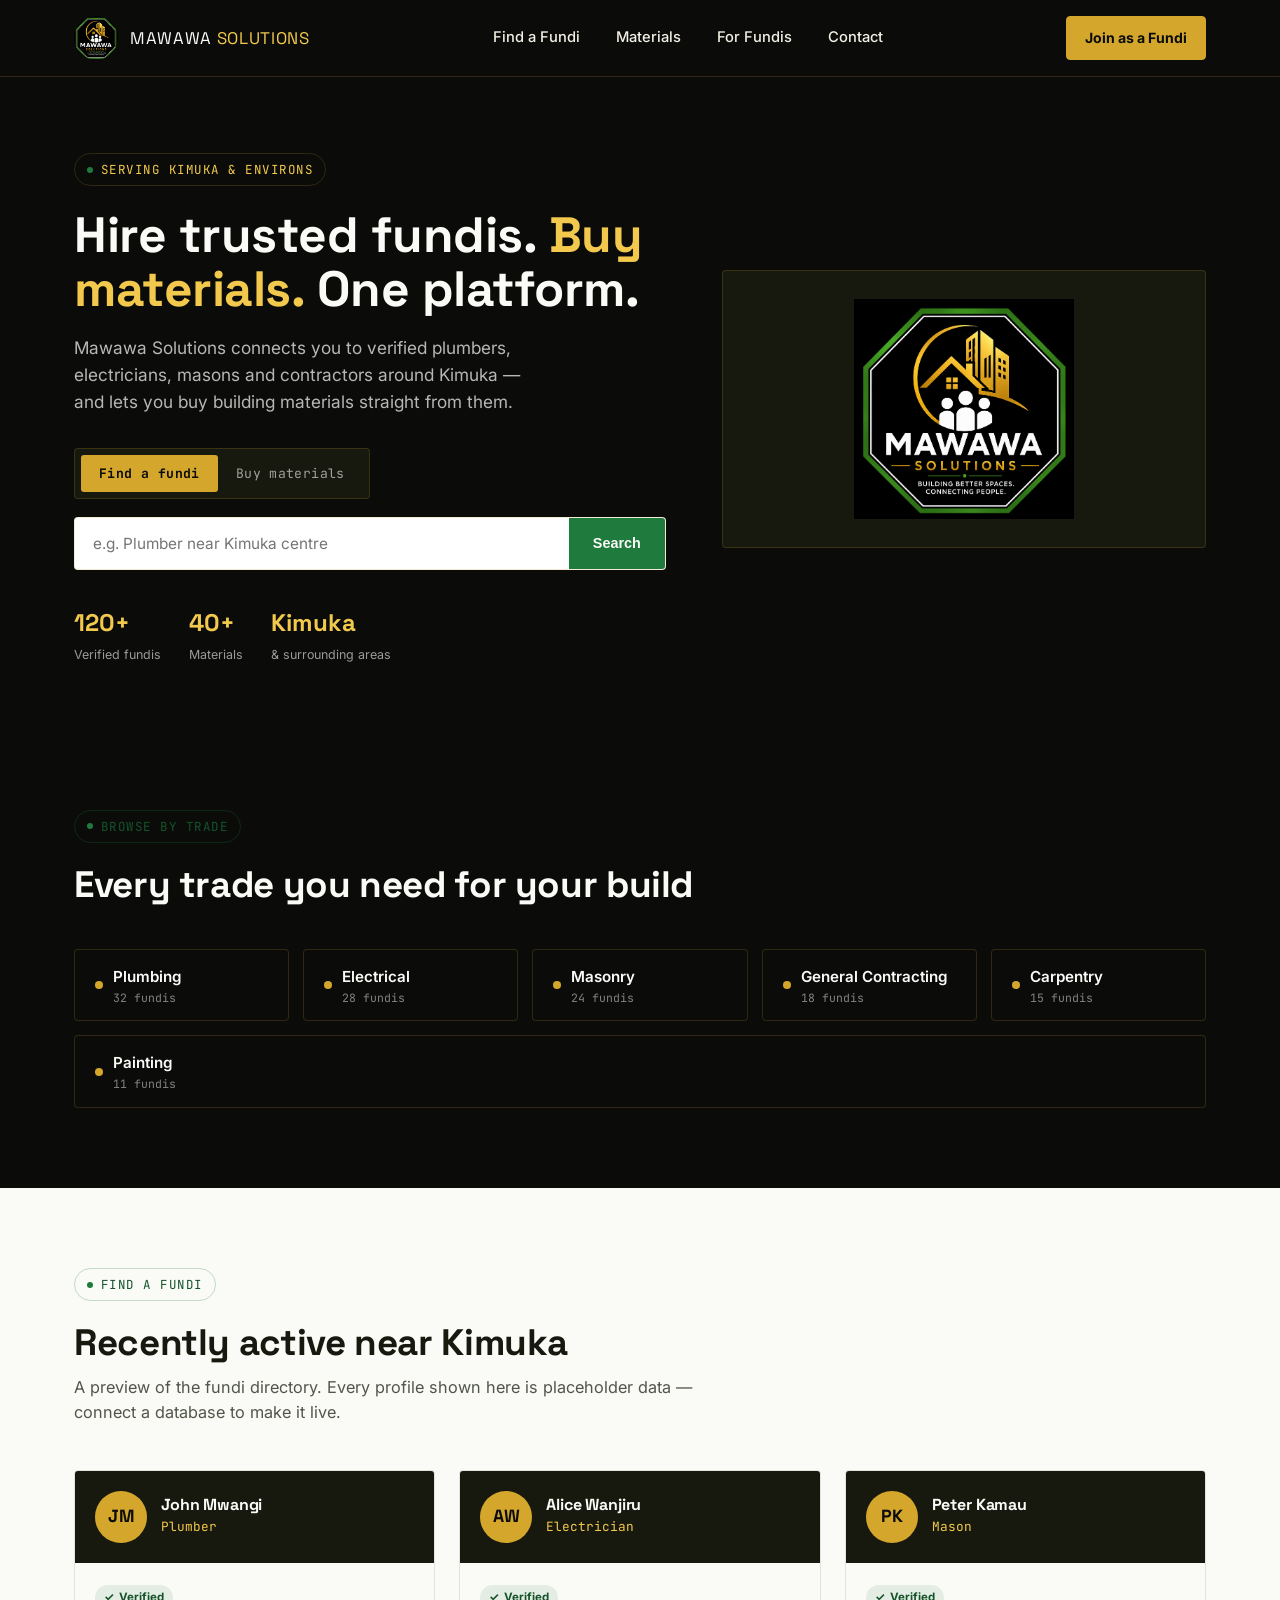
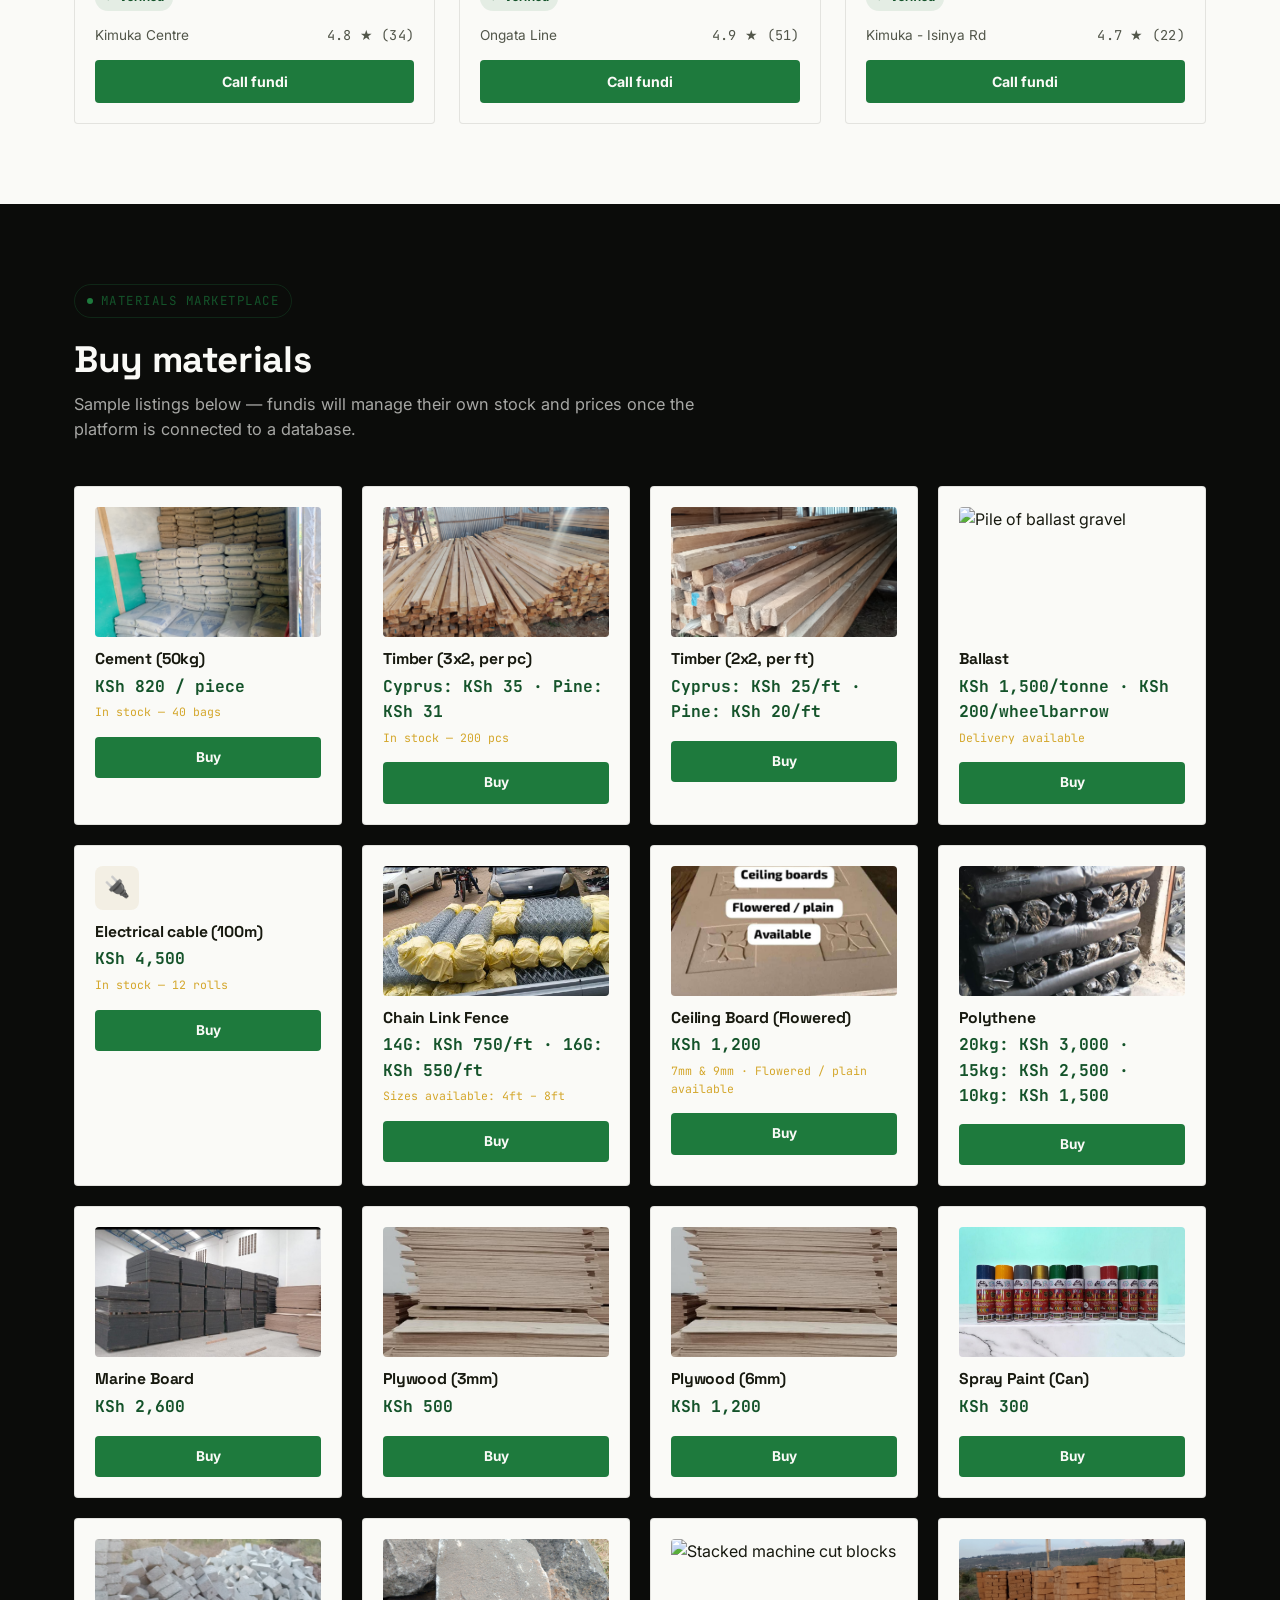
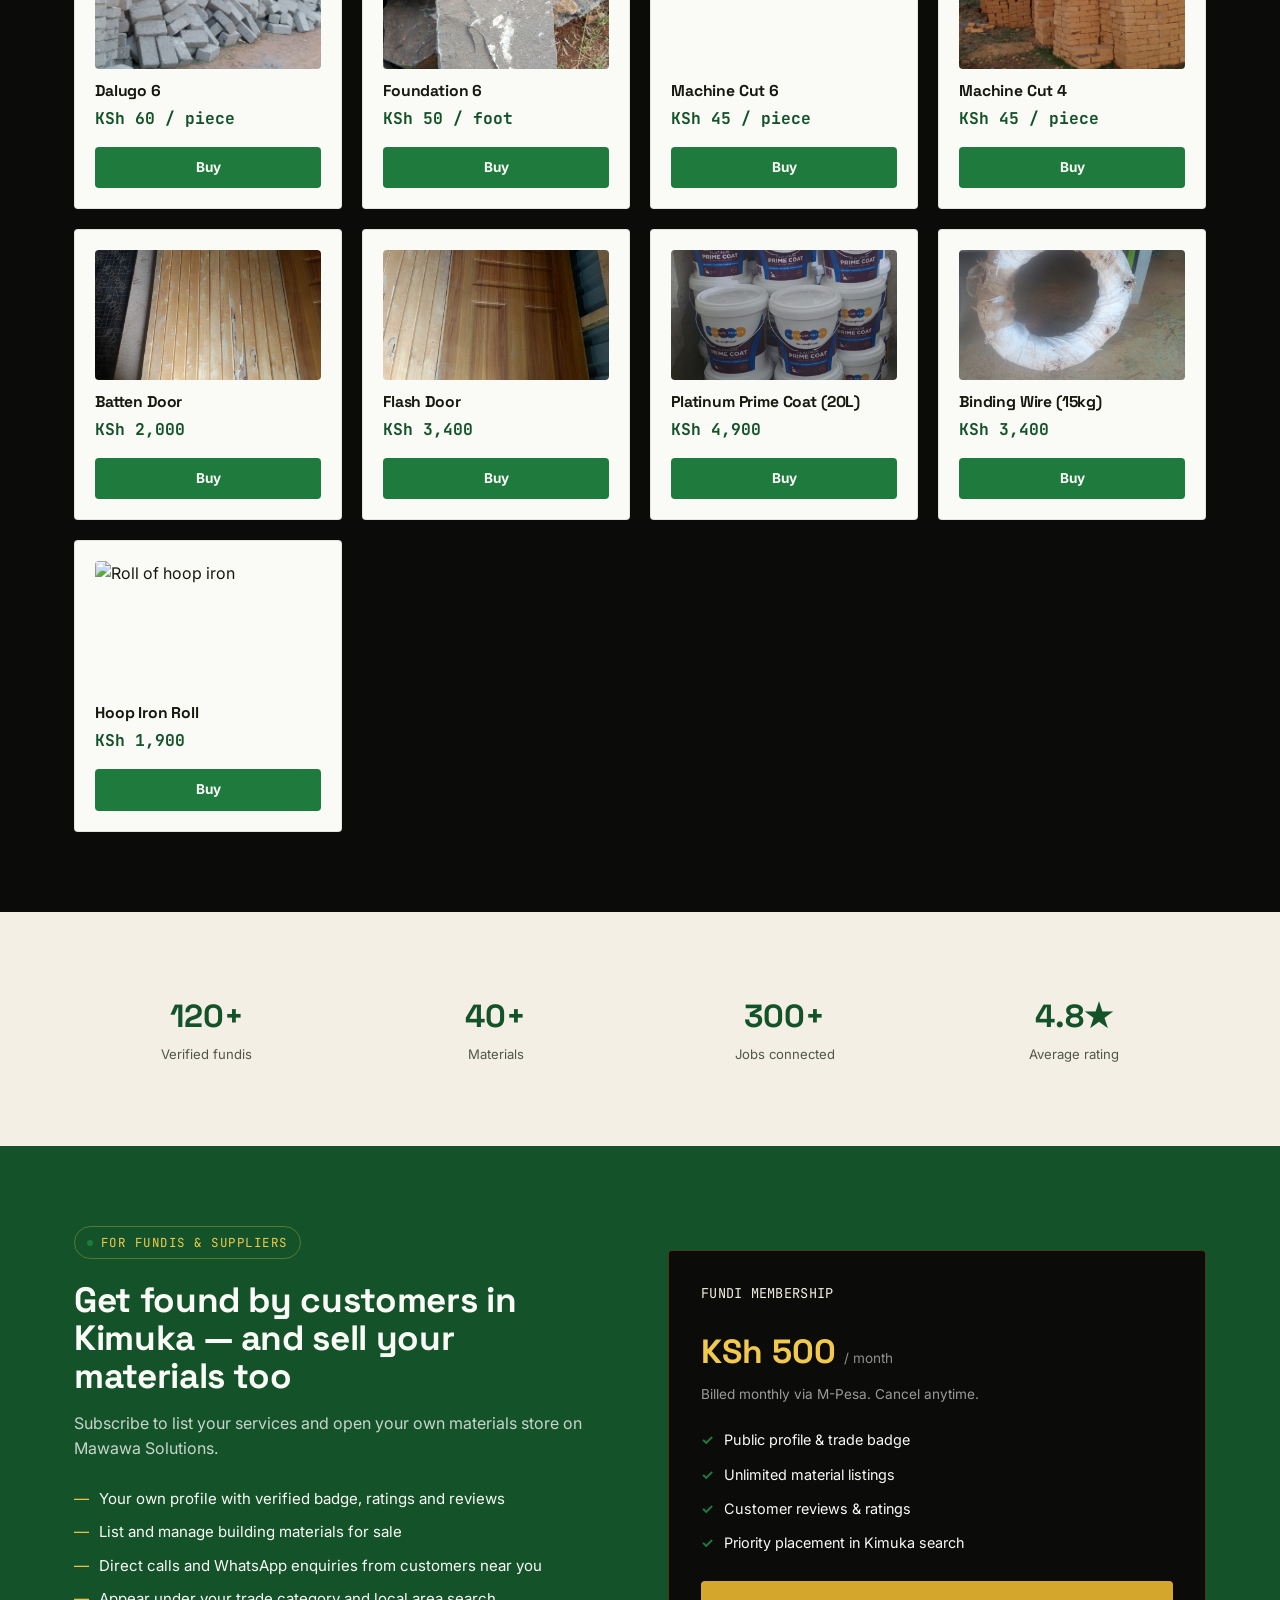
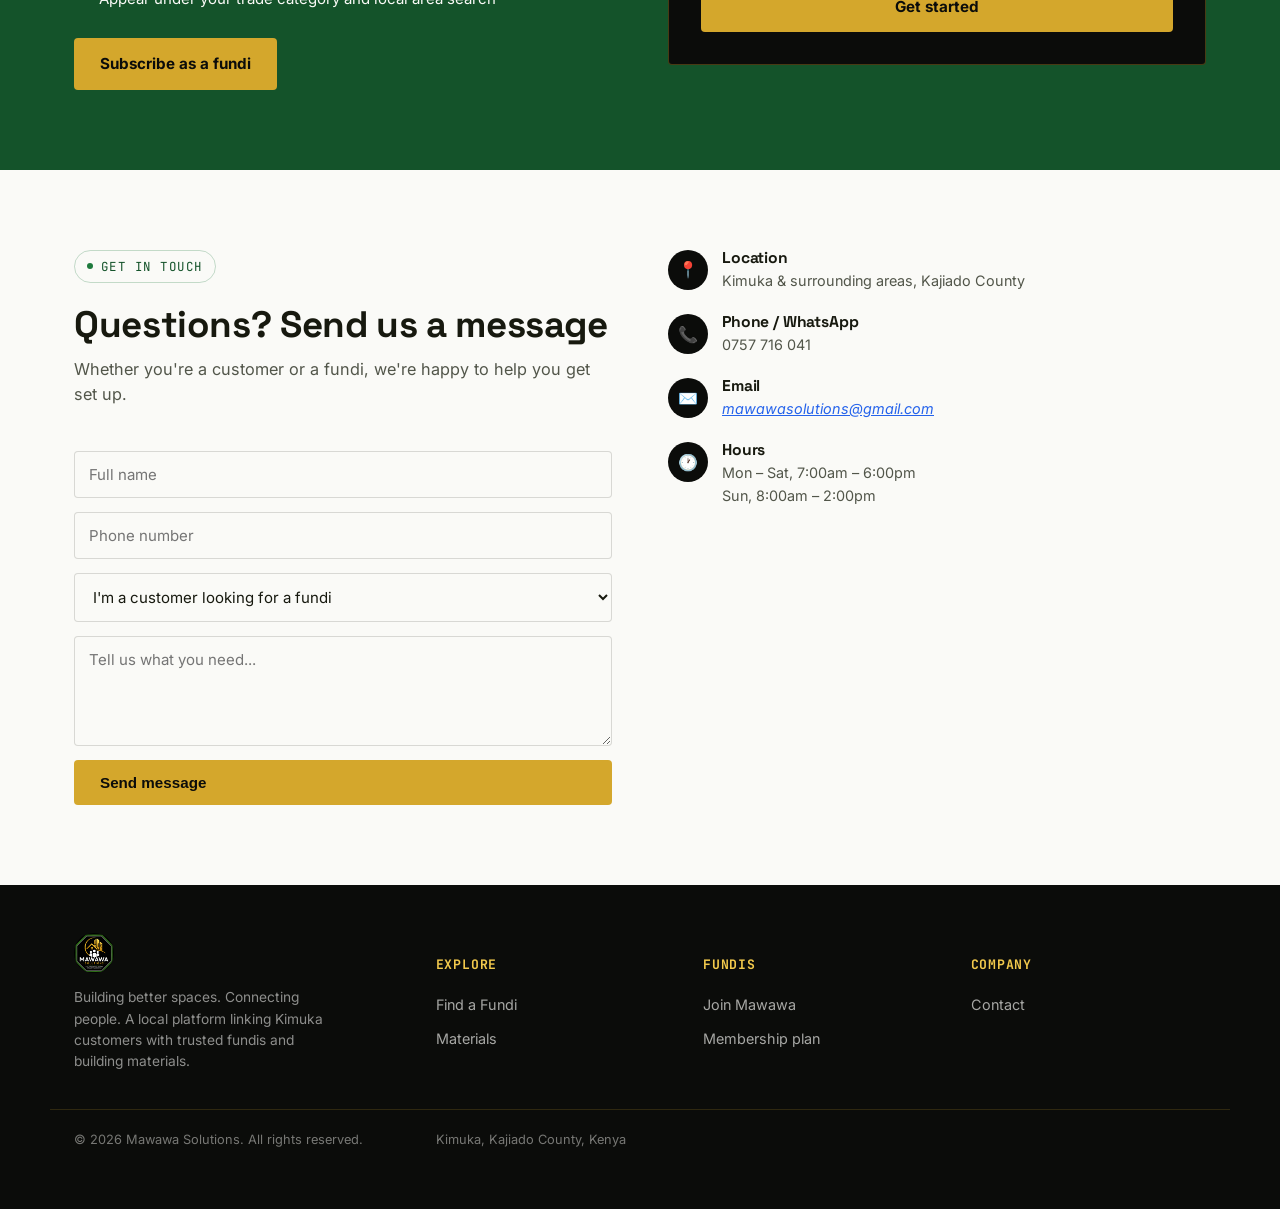
==== index.html @ 97bba00c "Add Hoop Iron Roll product section to index.html" ====
<!DOCTYPE html>
<html lang="en">
<head>
<meta charset="UTF-8">
<meta name="viewport" content="width=device-width, initial-scale=1.0">
<title>Mawawa Solutions | Find Fundis & Building Materials in Kimuka</title>
<meta name="description" content="Mawawa Solutions connects Kimuka and surrounding areas with verified plumbers, electricians, masons and contractors — and a marketplace to buy building materials directly from them.">
<link rel="icon" href="images/logo.png">
<link rel="preconnect" href="https://fonts.googleapis.com">
<link href="https://fonts.googleapis.com/css2?family=Space+Grotesk:wght@500;700&family=Inter:wght@400;500;600;700&family=JetBrains+Mono:wght@400;600&display=swap" rel="stylesheet">
<link rel="stylesheet" href="css/style.css">
</head>
<body>

<header class="site-header">
  <div class="wrap">
    <a href="#" class="brand">
      <img src="images/logo.png" alt="Mawawa Solutions logo">
      <span class="brand-name">MAWAWA <span>SOLUTIONS</span></span>
    </a>
    <nav class="nav-links">
      <a href="#fundis">Find a Fundi</a>
      <a href="#materials">Materials</a>
      <a href="#join">For Fundis</a>
      <a href="#contact">Contact</a>
    </nav>
    <a href="https://wa.me/254757716041?text=Hi%2C%20I%27d%20like%20to%20join%20Mawawa%20Solutions%20as%20a%20fundi" target="_blank" rel="noopener" class="nav-cta">Join as a Fundi</a>
  </div>
</header>

<!-- HERO -->
<section class="hero blueprint">
  <div class="wrap">
    <div>
      <span class="eyebrow">Serving Kimuka &amp; environs</span>
      <h1>Hire trusted fundis. <em>Buy materials.</em> One platform.</h1>
      <p class="lead">Mawawa Solutions connects you to verified plumbers, electricians, masons and contractors around Kimuka — and lets you buy building materials straight from them.</p>

      <div class="finder" role="tablist" aria-label="Search type">
        <button class="active" id="tab-fundi" role="tab" aria-selected="true">Find a fundi</button>
        <button id="tab-materials" role="tab" aria-selected="false">Buy materials</button>
      </div>
      <form class="search-box" role="search">
        <input id="search-input" type="text" placeholder="e.g. Plumber near Kimuka centre" aria-label="Search">
        <button type="submit">Search</button>
      </form>

      <div class="hero-stats">
        <div><strong>120+</strong><span>Verified fundis</span></div>
        <div><strong>40+</strong><span>Materials</span></div>
        <div><strong>Kimuka</strong><span>& surrounding areas</span></div>
      </div>
    </div>
    <div class="hero-art">
      <img src="images/logo.png" alt="">
    </div>
  </div>
</section>

<!-- TRADES -->
<section class="blueprint on-dark">
  <div class="wrap">
    <div class="section-head">
      <span class="eyebrow">Browse by trade</span>
      <h2>Every trade you need for your build</h2>
    </div>
    <div class="trades">
      <a class="trade-badge" href="#fundis"><span class="dot"></span><span><span class="name">Plumbing</span><span class="count">32 fundis</span></span></a>
      <a class="trade-badge" href="#fundis"><span class="dot"></span><span><span class="name">Electrical</span><span class="count">28 fundis</span></span></a>
      <a class="trade-badge" href="#fundis"><span class="dot"></span><span><span class="name">Masonry</span><span class="count">24 fundis</span></span></a>
      <a class="trade-badge" href="#fundis"><span class="dot"></span><span><span class="name">General Contracting</span><span class="count">18 fundis</span></span></a>
      <a class="trade-badge" href="#fundis"><span class="dot"></span><span><span class="name">Carpentry</span><span class="count">15 fundis</span></span></a>
      <a class="trade-badge" href="#fundis"><span class="dot"></span><span><span class="name">Painting</span><span class="count">11 fundis</span></span></a>
    </div>
  </div>
</section>

<!-- FUNDI DIRECTORY PREVIEW -->
<section id="fundis">
  <div class="wrap">
    <div class="section-head">
      <span class="eyebrow">Find a fundi</span>
      <h2>Recently active near Kimuka</h2>
      <p>A preview of the fundi directory. Every profile shown here is placeholder data — connect a database to make it live.</p>
    </div>
    <div class="grid-3">
      <div class="fundi-card">
        <a href="fundis/john-mwangi.html" class="fundi-top" style="text-decoration:none;color:inherit;">
          <div class="fundi-avatar">JM</div>
          <div><h3>John Mwangi</h3><span class="trade">Plumber</span></div>
        </a>
        <div class="fundi-body">
          <span class="badge-verified">Verified</span>
          <div class="meta"><span>Kimuka Centre</span><span class="mono">4.8 ★ (34)</span></div>
          <a class="contact" href="tel:+254700000000">Call fundi</a>
        </div>
      </div>
      <div class="fundi-card">
        <a href="fundis/alice-wanjiru.html" class="fundi-top" style="text-decoration:none;color:inherit;">
          <div class="fundi-avatar">AW</div>
          <div><h3>Alice Wanjiru</h3><span class="trade">Electrician</span></div>
        </a>
        <div class="fundi-body">
          <span class="badge-verified">Verified</span>
          <div class="meta"><span>Ongata Line</span><span class="mono">4.9 ★ (51)</span></div>
          <a class="contact" href="tel:+254700000000">Call fundi</a>
        </div>
      </div>
      <div class="fundi-card">
        <a href="fundis/peter-kamau.html" class="fundi-top" style="text-decoration:none;color:inherit;">
          <div class="fundi-avatar">PK</div>
          <div><h3>Peter Kamau</h3><span class="trade">Mason</span></div>
        </a>
        <div class="fundi-body">
          <span class="badge-verified">Verified</span>
          <div class="meta"><span>Kimuka - Isinya Rd</span><span class="mono">4.7 ★ (22)</span></div>
          <a class="contact" href="tel:+254700000000">Call fundi</a>
        </div>
      </div>
    </div>
  </div>
</section>

<!-- MATERIALS PREVIEW -->
<section id="materials" class="blueprint on-dark">
  <div class="wrap">
    <div class="section-head">
      <span class="eyebrow">Materials marketplace</span>
      <h2>Buy materials</h2>
      <p>Sample listings below — fundis will manage their own stock and prices once the platform is connected to a database.</p>
    </div>
    <div class="materials-grid">
      <div class="material-card">
        <img src="images/cement.jpg" alt="Stacked bags of cement" class="material-photo">
        <h3>Cement (50kg)</h3>
        <p class="price">KSh 820 / piece</p>
        <p class="stock">In stock — 40 bags</p>
        <a class="buy-btn" href="https://wa.me/254757716041?text=Hi%2C%20I%27m%20interested%20in%20Cement%20(50kg)" target="_blank" rel="noopener">Buy</a>
      </div>
      <div class="material-card">
        <img src="images/timber.jpg" alt="Stacked timber planks" class="material-photo">
        <h3>Timber (3x2, per pc)</h3>
        <p class="price">Cyprus: KSh 35 · Pine: KSh 31</p>
        <p class="stock">In stock — 200 pcs</p>
        <a class="buy-btn" href="https://wa.me/254757716041?text=Hi%2C%20I%27m%20interested%20in%20Timber%20(3x2)" target="_blank" rel="noopener">Buy</a>
      </div>
      <div class="material-card">
        <img src="images/timber-2x2.jpg" alt="Stacked 2x2 timber planks" class="material-photo">
        <h3>Timber (2x2, per ft)</h3>
        <p class="price">Cyprus: KSh 25/ft · Pine: KSh 20/ft</p>
        <a class="buy-btn" href="https://wa.me/254757716041?text=Hi%2C%20I%27m%20interested%20in%20Timber%20(2x2)" target="_blank" rel="noopener">Buy</a>
      </div>
      <div class="material-card">
        <img src="images/ballast.jpg" alt="Pile of ballast gravel" class="material-photo">
        <h3>Ballast</h3>
        <p class="price">KSh 1,500/tonne · KSh 200/wheelbarrow</p>
        <p class="stock">Delivery available</p>
        <a class="buy-btn" href="https://wa.me/254757716041?text=Hi%2C%20I%27m%20interested%20in%20Ballast" target="_blank" rel="noopener">Buy</a>
      </div>
      <div class="material-card">
        <div class="icon">🔌</div>
        <h3>Electrical cable (100m)</h3>
        <p class="price">KSh 4,500</p>
        <p class="stock">In stock — 12 rolls</p>
        <a class="buy-btn" href="https://wa.me/254757716041?text=Hi%2C%20I%27m%20interested%20in%20Electrical%20cable%20(100m)" target="_blank" rel="noopener">Buy</a>
      </div>
      <div class="material-card">
        <img src="images/chain-link.jpg" alt="Rolls of chain link fencing" class="material-photo">
        <h3>Chain Link Fence</h3>
        <p class="price">14G: KSh 750/ft · 16G: KSh 550/ft</p>
        <p class="stock">Sizes available: 4ft – 8ft</p>
        <a class="buy-btn" href="https://wa.me/254757716041?text=Hi%2C%20I%27m%20interested%20in%20Chain%20Link%20Fence" target="_blank" rel="noopener">Buy</a>
      </div>
      <div class="material-card">
        <img src="images/ceiling-board.jpg" alt="Flowered ceiling board" class="material-photo">
        <h3>Ceiling Board (Flowered)</h3>
        <p class="price">KSh 1,200</p>
        <p class="stock">7mm & 9mm · Flowered / plain available</p>
        <a class="buy-btn" href="https://wa.me/254757716041?text=Hi%2C%20I%27m%20interested%20in%20Ceiling%20Board%20(Flowered)" target="_blank" rel="noopener">Buy</a>
      </div>
      <div class="material-card">
        <img src="images/polythene.jpg" alt="Rolls of polythene sheeting" class="material-photo">
        <h3>Polythene</h3>
        <p class="price">20kg: KSh 3,000 · 15kg: KSh 2,500 · 10kg: KSh 1,500</p>
        <a class="buy-btn" href="https://wa.me/254757716041?text=Hi%2C%20I%27m%20interested%20in%20Polythene" target="_blank" rel="noopener">Buy</a>
      </div>
      <div class="material-card">
        <img src="images/marine-board.jpg" alt="Stacked marine boards" class="material-photo">
        <h3>Marine Board</h3>
        <p class="price">KSh 2,600</p>
        <a class="buy-btn" href="https://wa.me/254757716041?text=Hi%2C%20I%27m%20interested%20in%20Marine%20Board" target="_blank" rel="noopener">Buy</a>
      </div>
      <div class="material-card">
        <img src="images/plywood-3mm.jpg" alt="Stacked sheets of 3mm plywood" class="material-photo">
        <h3>Plywood (3mm)</h3>
        <p class="price">KSh 500</p>
        <a class="buy-btn" href="https://wa.me/254757716041?text=Hi%2C%20I%27m%20interested%20in%20Plywood%20(3mm)" target="_blank" rel="noopener">Buy</a>
      </div>
      <div class="material-card">
        <img src="images/plywood-6mm.jpg" alt="Stacked sheets of 6mm plywood" class="material-photo">
        <h3>Plywood (6mm)</h3>
        <p class="price">KSh 1,200</p>
        <a class="buy-btn" href="https://wa.me/254757716041?text=Hi%2C%20I%27m%20interested%20in%20Plywood%20(6mm)" target="_blank" rel="noopener">Buy</a>
      </div>
      <div class="material-card">
        <img src="images/spray-paint.jpg" alt="Assorted spray paint cans" class="material-photo">
        <h3>Spray Paint (Can)</h3>
        <p class="price">KSh 300</p>
        <a class="buy-btn" href="https://wa.me/254757716041?text=Hi%2C%20I%27m%20interested%20in%20Spray%20Paint" target="_blank" rel="noopener">Buy</a>
      </div>
      <div class="material-card">
        <img src="images/dalugo-6.jpg" alt="Stacked Dalugo 6 building blocks" class="material-photo">
        <h3>Dalugo 6</h3>
        <p class="price">KSh 60 / piece</p>
        <a class="buy-btn" href="https://wa.me/254757716041?text=Hi%2C%20I%27m%20interested%20in%20Dalugo%206" target="_blank" rel="noopener">Buy</a>
      </div>
      <div class="material-card">
        <img src="images/foundation-6.jpg" alt="Foundation stone" class="material-photo">
        <h3>Foundation 6</h3>
        <p class="price">KSh 50 / foot</p>
        <a class="buy-btn" href="https://wa.me/254757716041?text=Hi%2C%20I%27m%20interested%20in%20Foundation%206" target="_blank" rel="noopener">Buy</a>
      </div>
      <div class="material-card">
        <img src="images/machine-cut-6.jpg" alt="Stacked machine cut blocks" class="material-photo">
        <h3>Machine Cut 6</h3>
        <p class="price">KSh 45 / piece</p>
        <a class="buy-btn" href="https://wa.me/254757716041?text=Hi%2C%20I%27m%20interested%20in%20Machine%20Cut%206" target="_blank" rel="noopener">Buy</a>
      </div>
      <div class="material-card">
        <img src="images/machine-cut-4.jpg" alt="Stacked machine cut blocks" class="material-photo">
        <h3>Machine Cut 4</h3>
        <p class="price">KSh 45 / piece</p>
        <a class="buy-btn" href="https://wa.me/254757716041?text=Hi%2C%20I%27m%20interested%20in%20Machine%20Cut%204" target="_blank" rel="noopener">Buy</a>
      </div>
      <div class="material-card">
        <img src="images/batten-door.jpg" alt="Wooden batten door" class="material-photo">
        <h3>Batten Door</h3>
        <p class="price">KSh 2,000</p>
        <a class="buy-btn" href="https://wa.me/254757716041?text=Hi%2C%20I%27m%20interested%20in%20Batten%20Door" target="_blank" rel="noopener">Buy</a>
      </div>
      <div class="material-card">
        <img src="images/flash-door.jpg" alt="Glossy wood-finish flash door" class="material-photo">
        <h3>Flash Door</h3>
        <p class="price">KSh 3,400</p>
        <a class="buy-btn" href="https://wa.me/254757716041?text=Hi%2C%20I%27m%20interested%20in%20Flash%20Door" target="_blank" rel="noopener">Buy</a>
      </div>
      <div class="material-card">
        <img src="images/platinum-prime-coat.jpg" alt="Buckets of Platinum Prime Coat paint" class="material-photo">
        <h3>Platinum Prime Coat (20L)</h3>
        <p class="price">KSh 4,900</p>
        <a class="buy-btn" href="https://wa.me/254757716041?text=Hi%2C%20I%27m%20interested%20in%20Platinum%20Prime%20Coat%20(20L)" target="_blank" rel="noopener">Buy</a>
      </div>
      <div class="material-card">
        <img src="images/binding-wire.jpg" alt="Roll of binding wire" class="material-photo">
        <h3>Binding Wire (15kg)</h3>
        <p class="price">KSh 3,400</p>
        <a class="buy-btn" href="https://wa.me/254757716041?text=Hi%2C%20I%27m%20interested%20in%20Binding%20Wire%20(15kg)" target="_blank" rel="noopener">Buy</a>
      </div>
      <div class="material-card">
        <img src="images/hoop-iron.jpg" alt="Roll of hoop iron" class="material-photo">
        <h3>Hoop Iron Roll</h3>
        <p class="price">KSh 1,900</p>
        <a class="buy-btn" href="https://wa.me/254757716041?text=Hi%2C%20I%27m%20interested%20in%20Hoop%20Iron%20Roll" target="_blank" rel="noopener">Buy</a>
      </div>
    </div>
  </div>
</section>

<!-- TRUST STRIP -->
<section class="trust-strip">
  <div class="wrap">
    <div><strong>120+</strong><span>Verified fundis</span></div>
    <div><strong>40+</strong><span>Materials</span></div>
    <div><strong>300+</strong><span>Jobs connected</span></div>
    <div><strong>4.8★</strong><span>Average rating</span></div>
  </div>
</section>

<!-- JOIN AS FUNDI -->
<section id="join" class="join">
  <div class="wrap">
    <div>
      <span class="eyebrow" style="color:#F2C94C;border-color:rgba(242,201,76,0.3)">For fundis & suppliers</span>
      <h2>Get found by customers in Kimuka — and sell your materials too</h2>
      <p>Subscribe to list your services and open your own materials store on Mawawa Solutions.</p>
      <ul class="plan-list">
        <li>Your own profile with verified badge, ratings and reviews</li>
        <li>List and manage building materials for sale</li>
        <li>Direct calls and WhatsApp enquiries from customers near you</li>
        <li>Appear under your trade category and local area search</li>
      </ul>
      <a href="https://wa.me/254757716041?text=Hi%2C%20I%27d%20like%20to%20subscribe%20as%20a%20fundi%20on%20Mawawa%20Solutions" target="_blank" rel="noopener" class="btn-gold">Subscribe as a fundi</a>
    </div>
    <div class="plan-card">
      <span class="tag mono">FUNDI MEMBERSHIP</span>
      <div class="price-row"><strong>KSh 500</strong><span>/ month</span></div>
      <p style="color:rgba(250,250,247,0.6);font-size:0.85rem;margin-bottom:24px;">Billed monthly via M-Pesa. Cancel anytime.</p>
      <ul>
        <li>Public profile & trade badge</li>
        <li>Unlimited material listings</li>
        <li>Customer reviews & ratings</li>
        <li>Priority placement in Kimuka search</li>
      </ul>
      <a href="https://wa.me/254757716041?text=Hi%2C%20I%27d%20like%20to%20get%20started%20with%20the%20Fundi%20Membership%20on%20Mawawa%20Solutions" target="_blank" rel="noopener" class="btn-gold" style="width:100%;justify-content:center;">Get started</a>
    </div>
  </div>
</section>

<!-- CONTACT -->
<section id="contact" class="contact">
  <div class="wrap">
    <div>
      <div class="section-head">
        <span class="eyebrow">Get in touch</span>
        <h2>Questions? Send us a message</h2>
        <p>Whether you're a customer or a fundi, we're happy to help you get set up.</p>
      </div>
      <form class="contact-form">
        <input type="text" placeholder="Full name" required>
        <input type="tel" placeholder="Phone number" required>
        <select>
          <option>I'm a customer looking for a fundi</option>
          <option>I'm a customer looking for materials</option>
          <option>I'm a fundi / supplier wanting to join</option>
        </select>
        <textarea placeholder="Tell us what you need..."></textarea>
        <button type="submit" class="btn-gold">Send message</button>
      </form>
    </div>
    <div class="contact-info">
      <div class="item"><div class="ic">📍</div><div><h4>Location</h4><p>Kimuka &amp; surrounding areas, Kajiado County</p></div></div>
      <div class="item"><div class="ic">📞</div><div><h4>Phone / WhatsApp</h4><p>0757 716 041</p></div></div>
      <div class="item"><div class="ic">✉️</div><div><h4>Email</h4><p><a href="mailto:mawawasolutions@gmail.com" style="color:#2563EB;text-decoration:underline;font-style:italic;">mawawasolutions@gmail.com</a></p></div></div>
      <div class="item"><div class="ic">🕐</div><div><h4>Hours</h4><p>Mon – Sat, 7:00am – 6:00pm<br>Sun, 8:00am – 2:00pm</p></div></div>
    </div>
  </div>
</section>

<footer>
  <div class="wrap">
    <div class="foot-brand">
      <img src="images/logo.png" alt="Mawawa Solutions logo">
      <p>Building better spaces. Connecting people. A local platform linking Kimuka customers with trusted fundis and building materials.</p>
    </div>
    <div>
      <h5>Explore</h5>
      <ul><li><a href="#fundis">Find a Fundi</a></li><li><a href="#materials">Materials</a></li></ul>
    </div>
    <div>
      <h5>Fundis</h5>
      <ul><li><a href="#join">Join Mawawa</a></li><li><a href="#join">Membership plan</a></li></ul>
    </div>
    <div>
      <h5>Company</h5>
      <ul><li><a href="#contact">Contact</a></li></ul>
    </div>
  </div>
  <div class="wrap foot-bottom">
    <span>© 2026 Mawawa Solutions. All rights reserved.</span>
    <span>Kimuka, Kajiado County, Kenya</span>
  </div>
</footer>

<script src="js/main.js"></script>
</body>
</html>
---- css/style.css ----
/* =========================================================
   MAWAWA SOLUTIONS — Design Tokens
   Black / Gold / Green / White, blueprint-and-skyline motif
   ========================================================= */
:root{
  --black: #0B0C0A;
  --charcoal: #17190F;
  --charcoal-2: #1F2216;
  --gold: #D4A72C;
  --gold-light: #F2C94C;
  --green: #1E7A3D;
  --green-dark: #14532A;
  --white: #FAFAF7;
  --cream: #F3EFE4;
  --ink: #17190F;
  --line: rgba(212,167,44,0.18);

  --font-display: "Space Grotesk", sans-serif;
  --font-body: "Inter", sans-serif;
  --font-mono: "JetBrains Mono", monospace;

  --radius: 4px;
  --container: 1180px;
}

*,*::before,*::after{ box-sizing: border-box; }
html{ scroll-behavior: smooth; }
body{
  margin:0;
  background: var(--white);
  color: var(--ink);
  font-family: var(--font-body);
  line-height: 1.55;
  -webkit-font-smoothing: antialiased;
}
img{ max-width:100%; display:block; }
a{ color:inherit; text-decoration:none; }
ul{ margin:0; padding:0; list-style:none; }
h1,h2,h3,h4{ font-family: var(--font-display); margin:0; line-height:1.08; letter-spacing:-0.01em; }
p{ margin:0; }
.wrap{ max-width: var(--container); margin:0 auto; padding:0 24px; }
.mono{ font-family: var(--font-mono); letter-spacing: 0.02em; }

/* Focus visibility */
a:focus-visible, button:focus-visible, input:focus-visible, select:focus-visible{
  outline: 2px solid var(--gold-light);
  outline-offset: 3px;
}

/* Blueprint grid texture, used behind dark hero/sections */
.blueprint{
  background-color: var(--black);
}

/* Skyline divider echoing the logo mark */
.skyline{
  height: 46px;
  background: var(--black);
  -webkit-mask: url('data:image/svg+xml;utf8,<svg xmlns="http://www.w3.org/2000/svg" viewBox="0 0 1200 100" preserveAspectRatio="none"><path d="M0,100 L0,60 L40,60 L40,30 L80,30 L80,60 L120,60 L120,10 L150,10 L150,45 L190,45 L190,60 L230,60 L230,20 L260,20 L260,60 L310,60 L310,40 L340,40 L340,60 L390,60 L390,15 L420,15 L420,60 L470,60 L470,35 L500,35 L500,60 L560,60 L560,5 L595,5 L595,60 L650,60 L650,30 L680,30 L680,60 L730,60 L730,20 L765,20 L765,60 L820,60 L820,45 L850,45 L850,60 L900,60 L900,10 L935,10 L935,60 L990,60 L990,35 L1020,35 L1020,60 L1080,60 L1080,25 L1110,25 L1110,60 L1200,60 L1200,100 Z"/></svg>') center/cover no-repeat;
  mask: url('data:image/svg+xml;utf8,<svg xmlns="http://www.w3.org/2000/svg" viewBox="0 0 1200 100" preserveAspectRatio="none"><path d="M0,100 L0,60 L40,60 L40,30 L80,30 L80,60 L120,60 L120,10 L150,10 L150,45 L190,45 L190,60 L230,60 L230,20 L260,20 L260,60 L310,60 L310,40 L340,40 L340,60 L390,60 L390,15 L420,15 L420,60 L470,60 L470,35 L500,35 L500,60 L560,60 L560,5 L595,5 L595,60 L650,60 L650,30 L680,30 L680,60 L730,60 L730,20 L765,20 L765,60 L820,60 L820,45 L850,45 L850,60 L900,60 L900,10 L935,10 L935,60 L990,60 L990,35 L1020,35 L1020,60 L1080,60 L1080,25 L1110,25 L1110,60 L1200,60 L1200,100 Z"/></svg>') center/cover no-repeat;
}
.skyline.flip{ transform: rotate(180deg); }

/* =============== HEADER =============== */
.site-header{
  position: sticky; top:0; z-index: 50;
  background: var(--black);
  border-bottom: 1px solid var(--line);
}
.site-header .wrap{
  display:flex; align-items:center; justify-content:space-between;
  height: 76px;
}
.brand{ display:flex; align-items:center; gap:12px; }
.brand img{ height:44px; width:44px; border-radius:50%; }
.brand-name{ color: var(--white); font-family: var(--font-display); font-size:1.05rem; letter-spacing:0.04em; }
.brand-name span{ color: var(--gold-light); }
.nav-links{ display:flex; gap:32px; }
.nav-links a{
  color: var(--cream); font-size:0.92rem; font-weight:500;
  padding: 6px 2px; border-bottom: 2px solid transparent;
  transition: border-color .15s ease, color .15s ease;
}
.nav-links a:hover{ color: var(--gold-light); border-color: var(--gold); }
.nav-cta{
  display:inline-flex; align-items:center; gap:8px;
  background: var(--gold); color: var(--black); font-weight:700;
  padding: 10px 18px; border-radius: var(--radius); font-size:0.88rem;
  border:1px solid var(--gold);
  transition: background .15s ease, transform .15s ease;
}
.nav-cta:hover{ background: var(--gold-light); transform: translateY(-1px); }
.nav-toggle{ display:none; }

/* =============== HERO =============== */
.hero{ padding: 76px 0 64px; position:relative; overflow:hidden; }
.hero .wrap{ display:grid; grid-template-columns: 1.1fr 0.9fr; gap: 56px; align-items:center; }
.eyebrow{
  display:inline-flex; align-items:center; gap:8px;
  color: var(--gold-light); font-family: var(--font-mono);
  font-size: 0.78rem; letter-spacing: 0.12em; text-transform:uppercase;
  border:1px solid var(--line); padding:6px 12px; border-radius: 20px;
  margin-bottom: 22px;
}
.eyebrow::before{ content:""; width:6px; height:6px; background:var(--green); border-radius:50%; }
.hero h1{ color: var(--white); font-size: clamp(2.1rem, 4vw, 3.1rem); margin-bottom:20px; }
.hero h1 em{ font-style:normal; color: var(--gold-light); }
.hero p.lead{ color: rgba(250,250,247,0.72); font-size:1.08rem; max-width: 480px; margin-bottom: 32px; }

/* Toggle: Find a Fundi / Buy Materials */
.finder{
  background: var(--charcoal); border:1px solid var(--line); border-radius: var(--radius);
  padding: 6px; display:inline-flex; margin-bottom:18px;
}
.finder button{
  font-family: var(--font-mono); font-size:0.82rem; letter-spacing:0.03em;
  background: transparent; border:none; color: rgba(250,250,247,0.6);
  padding: 10px 18px; border-radius: 3px; cursor:pointer;
  transition: background .15s ease, color .15s ease;
}
.finder button.active{ background: var(--gold); color: var(--black); font-weight:700; }

.search-box{
  display:flex; background: var(--white); border-radius: var(--radius); overflow:hidden;
  border: 1px solid var(--line);
}
.search-box input{
  flex:1; border:none; padding:16px 18px; font-family: var(--font-body); font-size:0.96rem; outline:none;
}
.search-box button{
  background: var(--green); color: var(--white); border:none; padding: 0 24px;
  font-weight:700; font-size:0.9rem; cursor:pointer; transition: background .15s ease;
}
.search-box button:hover{ background: var(--green-dark); }

.hero-stats{ display:flex; gap:28px; margin-top:34px; }
.hero-stats div{ color: var(--white); }
.hero-stats strong{ display:block; font-family: var(--font-display); font-size:1.5rem; color: var(--gold-light); }
.hero-stats span{ font-size:0.78rem; color: rgba(250,250,247,0.6); }

.hero-art{
  border:1px solid var(--line); border-radius: var(--radius); padding: 28px;
  background: var(--charcoal);
  display:flex; align-items:center; justify-content:center;
}
.hero-art img{ width: 220px; }

/* =============== SECTION SHELL =============== */
section{ padding: 80px 0; }
.section-head{ max-width: 620px; margin-bottom: 44px; }
.section-head .eyebrow{ color: var(--green-dark); border-color: rgba(30,122,61,0.25); }
.section-head .eyebrow::before{ background: var(--green); }
.section-head h2{ font-size: clamp(1.7rem, 3vw, 2.3rem); margin-bottom: 12px; }
.section-head p{ color: #52564A; font-size:1.02rem; }
.on-dark .section-head h2{ color: var(--white); }
.on-dark .section-head p{ color: rgba(250,250,247,0.65); }

/* =============== HOW IT WORKS =============== */
.steps{ display:grid; grid-template-columns: repeat(3,1fr); gap:24px; }
.step{
  background: var(--cream); border:1px solid rgba(23,25,15,0.08); border-radius: var(--radius);
  padding: 28px; position:relative;
}
.step .num{
  font-family: var(--font-mono); color: var(--gold); font-size:0.8rem;
  border:1px solid var(--gold); display:inline-block; padding:2px 8px; border-radius:20px; margin-bottom:16px;
}
.step h3{ font-size:1.1rem; margin-bottom:10px; }
.step p{ color:#52564A; font-size:0.94rem; }

/* =============== TRADE BADGES =============== */
.trades{ display:flex; flex-wrap:wrap; gap:14px; }
.trade-badge{
  display:flex; align-items:center; gap:10px;
  background: var(--black); color: var(--white); border-radius: var(--radius);
  padding: 14px 20px; border:1px solid var(--line); flex: 1 1 200px;
  transition: border-color .15s ease, transform .15s ease;
}
.trade-badge:hover{ border-color: var(--gold); transform: translateY(-2px); }
.trade-badge .dot{ width:8px; height:8px; border-radius:50%; background: var(--gold); flex-shrink:0; }
.trade-badge span.name{ font-weight:600; font-size:0.95rem; }
.trade-badge span.count{ font-family: var(--font-mono); font-size:0.72rem; color: rgba(250,250,247,0.5); display:block; }

/* =============== FUNDI CARDS =============== */
.grid-3{ display:grid; grid-template-columns: repeat(3,1fr); gap:24px; }
.fundi-card{
  border:1px solid rgba(23,25,15,0.1); border-radius: var(--radius); overflow:hidden;
  background: var(--white); transition: box-shadow .15s ease, transform .15s ease;
}
.fundi-card:hover{ box-shadow: 0 10px 28px rgba(23,25,15,0.1); transform: translateY(-3px); }
.fundi-top{
  background: var(--charcoal); padding:20px; display:flex; gap:14px; align-items:center;
  cursor: pointer; transition: background .15s ease;
}
.fundi-top:hover{ background: var(--charcoal-2); }
.fundi-avatar{
  width:52px; height:52px; border-radius:50%; background: var(--gold);
  display:flex; align-items:center; justify-content:center; font-family: var(--font-display);
  color: var(--black); font-weight:700; font-size:1.1rem; flex-shrink:0;
}
.fundi-top h3{ color: var(--white); font-size:1rem; }
.fundi-top .trade{ color: var(--gold-light); font-size:0.8rem; font-family: var(--font-mono); }
.fundi-body{ padding:20px; }
.fundi-body .meta{ display:flex; justify-content:space-between; font-size:0.85rem; color:#52564A; margin-bottom:14px; }
.badge-verified{
  display:inline-flex; align-items:center; gap:5px; background: rgba(30,122,61,0.1); color: var(--green-dark);
  font-size:0.72rem; font-weight:700; padding:4px 9px; border-radius:20px; margin-bottom:14px;
}
.badge-verified::before{ content:"✓"; }
.fundi-body a.contact{
  display:block; text-align:center; background: var(--green); color:var(--white);
  padding:11px; border-radius: var(--radius); font-weight:700; font-size:0.88rem;
}
.fundi-body a.contact:hover{ background: var(--green-dark); }

/* =============== MATERIALS =============== */
.materials-grid{ display:grid; grid-template-columns: repeat(4,1fr); gap:20px; }
.material-card{
  border:1px solid rgba(23,25,15,0.1); border-radius: var(--radius); padding:20px;
  background: var(--white);
}
.material-card .icon{
  width:44px; height:44px; border-radius:8px; background: var(--cream);
  display:flex; align-items:center; justify-content:center; margin-bottom:14px; font-size:1.3rem;
}
.material-photo{
  width:100%; height:130px; object-fit:cover; border-radius: var(--radius); margin-bottom:14px;
}
.material-card h3{ font-size:0.98rem; margin-bottom:6px; }
.material-card .seller{ font-size:0.78rem; color:#767a6b; margin-bottom:10px; }
.material-card .price{ font-family: var(--font-mono); color: var(--green-dark); font-weight:700; font-size:1.02rem; }
.material-card .stock{ font-size:0.72rem; color: var(--gold); font-family: var(--font-mono); margin-top:4px; }
.material-card .buy-btn{
  display:block; text-align:center; background: var(--green); color: var(--white);
  padding:10px; border-radius: var(--radius); font-weight:700; font-size:0.85rem;
  margin-top:16px; transition: background .15s ease;
}
.material-card .buy-btn:hover{ background: var(--green-dark); }

/* =============== SUBSCRIBE / JOIN =============== */
.join{ background: var(--green-dark); position:relative; }
.join .wrap{ display:grid; grid-template-columns: 1fr 1fr; gap:56px; align-items:center; }
.join h2{ color: var(--white); font-size: clamp(1.7rem,3vw,2.2rem); margin-bottom:16px; }
.join p{ color: rgba(250,250,247,0.78); margin-bottom:26px; }
.plan-list{ display:flex; flex-direction:column; gap:10px; margin-bottom:28px; }
.plan-list li{ display:flex; gap:10px; color: var(--white); font-size:0.94rem; align-items:flex-start; }
.plan-list li::before{ content:"—"; color: var(--gold-light); flex-shrink:0; }
.btn-gold{
  display:inline-flex; background: var(--gold); color: var(--black); font-weight:700;
  padding: 14px 26px; border-radius: var(--radius); font-size:0.95rem; border:none; cursor:pointer;
  transition: background .15s ease, transform .15s ease;
}
.btn-gold:hover{ background: var(--gold-light); transform: translateY(-1px); }
.plan-card{
  background: var(--black); border:1px solid rgba(212,167,44,0.3); border-radius: var(--radius);
  padding: 32px;
}
.plan-card .price-row{ display:flex; align-items:baseline; gap:8px; margin-bottom:6px; }
.plan-card .price-row strong{ font-family: var(--font-display); font-size:2.1rem; color: var(--gold-light); }
.plan-card .price-row span{ color: rgba(250,250,247,0.55); font-size:0.85rem; }
.plan-card .tag{ color: var(--cream); font-size:0.85rem; margin-bottom:22px; display:block; }
.plan-card ul{ display:flex; flex-direction:column; gap:12px; margin-bottom:26px; }
.plan-card ul li{ color: var(--white); font-size:0.9rem; display:flex; gap:10px; }
.plan-card ul li::before{ content:"✓"; color: var(--green); font-weight:700; }

/* =============== TESTIMONIAL / TRUST =============== */
.trust-strip{ background: var(--cream); }
.trust-strip .wrap{ display:grid; grid-template-columns: repeat(4,1fr); gap:24px; text-align:center; }
.trust-strip strong{ display:block; font-family:var(--font-display); font-size:2rem; color: var(--green-dark); }
.trust-strip span{ font-size:0.82rem; color:#52564A; }

/* =============== CONTACT =============== */
.contact .wrap{ display:grid; grid-template-columns: 1fr 1fr; gap:56px; }
.contact-form{ display:flex; flex-direction:column; gap:14px; }
.contact-form input, .contact-form select, .contact-form textarea{
  padding:13px 14px; border:1px solid rgba(23,25,15,0.15); border-radius: var(--radius);
  font-family: var(--font-body); font-size:0.94rem; background: var(--white); color: var(--ink);
}
.contact-form textarea{ resize:vertical; min-height:110px; }
.contact-info{ display:flex; flex-direction:column; gap:22px; }
.contact-info .item{ display:flex; gap:14px; }
.contact-info .item .ic{
  width:40px; height:40px; border-radius:50%; background: var(--black); color: var(--gold-light);
  display:flex; align-items:center; justify-content:center; flex-shrink:0; font-size:1rem;
}
.contact-info h4{ font-size:0.98rem; margin-bottom:3px; }
.contact-info p{ color:#52564A; font-size:0.9rem; }

/* =============== FUNDI PROFILE PAGE =============== */
.profile-hero{ background: var(--black); padding: 48px 0; }
.profile-hero .wrap{ display:flex; align-items:center; gap:24px; flex-wrap:wrap; }
.profile-avatar-lg{
  width:88px; height:88px; border-radius:50%; background: var(--gold);
  display:flex; align-items:center; justify-content:center; font-family: var(--font-display);
  color: var(--black); font-weight:700; font-size:1.8rem; flex-shrink:0;
}
.profile-hero h1{ color: var(--white); font-size: clamp(1.6rem,3vw,2.2rem); margin-bottom:6px; }
.profile-hero .trade-line{ color: var(--gold-light); font-family: var(--font-mono); font-size:0.95rem; margin-bottom:10px; }
.profile-hero .meta-row{ display:flex; gap:18px; flex-wrap:wrap; color: rgba(250,250,247,0.7); font-size:0.9rem; }
.profile-actions{ margin-left:auto; display:flex; gap:12px; flex-wrap:wrap; }
.back-link{ display:inline-block; color: var(--gold-light); font-family: var(--font-mono); font-size:0.82rem; margin-bottom:18px; }
.back-link:hover{ text-decoration:underline; }

.gallery-grid{ display:grid; grid-template-columns: repeat(3,1fr); gap:18px; }
.gallery-item{
  aspect-ratio: 4/3; border-radius: var(--radius); border:1px solid rgba(23,25,15,0.1);
  background: linear-gradient(135deg, var(--cream), #E8E2D0);
  display:flex; flex-direction:column; align-items:center; justify-content:center; gap:8px;
  color:#8a8c7d; font-size:0.8rem;
}
.gallery-item .ph-icon{ font-size:1.8rem; }

.about-block{ max-width:680px; }
.about-block p{ color:#52564A; font-size:1rem; margin-bottom:14px; }

.review-card{
  border:1px solid rgba(23,25,15,0.1); border-radius: var(--radius); padding:20px; background: var(--white);
  margin-bottom:14px;
}
.review-card .stars{ color: var(--gold); font-family: var(--font-mono); font-size:0.85rem; margin-bottom:8px; }
.review-card p{ color:#3a3c31; font-size:0.94rem; margin-bottom:8px; }
.review-card .who{ color:#767a6b; font-size:0.8rem; font-family: var(--font-mono); }

.review-form{
  border:1px solid rgba(23,25,15,0.1); border-radius: var(--radius); padding:26px;
  background: var(--cream); margin-top:26px;
}
.review-form h3{ font-size:1.05rem; margin-bottom:6px; }
.review-form .hint{ color:#767a6b; font-size:0.82rem; margin-bottom:18px; }
.star-picker{ display:flex; gap:6px; margin-bottom:18px; }
.star-picker button{
  background:none; border:none; font-size:1.6rem; cursor:pointer; color:#ccc6b0;
  padding:0; line-height:1; transition: color .1s ease, transform .1s ease;
}
.star-picker button.filled{ color: var(--gold); }
.star-picker button:hover{ transform: scale(1.12); }
.review-form input, .review-form textarea{
  width:100%; padding:12px 14px; border:1px solid rgba(23,25,15,0.15); border-radius: var(--radius);
  font-family: var(--font-body); font-size:0.92rem; background: var(--white); color: var(--ink);
  margin-bottom:14px; box-sizing:border-box;
}
.review-form textarea{ resize:vertical; min-height:90px; }
.review-form .note{ font-size:0.76rem; color:#8a8c7d; margin-top:10px; }

/* =============== FOOTER =============== */
footer{ background: var(--black); padding: 48px 0 24px; }
footer .wrap{ display:grid; grid-template-columns: 1.4fr 1fr 1fr 1fr; gap:32px; margin-bottom:36px; }
.foot-brand img{ height:40px; margin-bottom:14px; border-radius: 50%; }
.foot-brand p{ color: rgba(250,250,247,0.55); font-size:0.86rem; max-width:260px; }
footer h5{ color: var(--gold-light); font-size:0.82rem; letter-spacing:0.06em; text-transform:uppercase; margin-bottom:16px; font-family: var(--font-mono); }
footer ul{ display:flex; flex-direction:column; gap:10px; }
footer a{ color: rgba(250,250,247,0.65); font-size:0.9rem; }
footer a:hover{ color: var(--gold-light); }
.foot-bottom{
  border-top:1px solid var(--line); padding-top:20px; display:flex; justify-content:space-between;
  color: rgba(250,250,247,0.45); font-size:0.8rem; flex-wrap:wrap; gap:10px;
}

/* =============== RESPONSIVE =============== */
@media (max-width: 900px){
  .nav-links{ display:none; }
  .hero .wrap{ grid-template-columns:1fr; }
  .hero-art{ order:-1; }
  .steps, .grid-3{ grid-template-columns:1fr; }
  .materials-grid{ grid-template-columns: repeat(2,1fr); }
  .join .wrap{ grid-template-columns:1fr; }
  .trust-strip .wrap{ grid-template-columns: repeat(2,1fr); gap:32px; }
  .contact .wrap{ grid-template-columns:1fr; }
  footer .wrap{ grid-template-columns: 1fr 1fr; }
}
@media (max-width: 520px){
  .materials-grid{ grid-template-columns: 1fr; }
  .hero-stats{ flex-wrap:wrap; gap:20px; }
  footer .wrap{ grid-template-columns: 1fr; }
}

@media (prefers-reduced-motion: reduce){
  *{ transition: none !important; scroll-behavior:auto !important; }
}
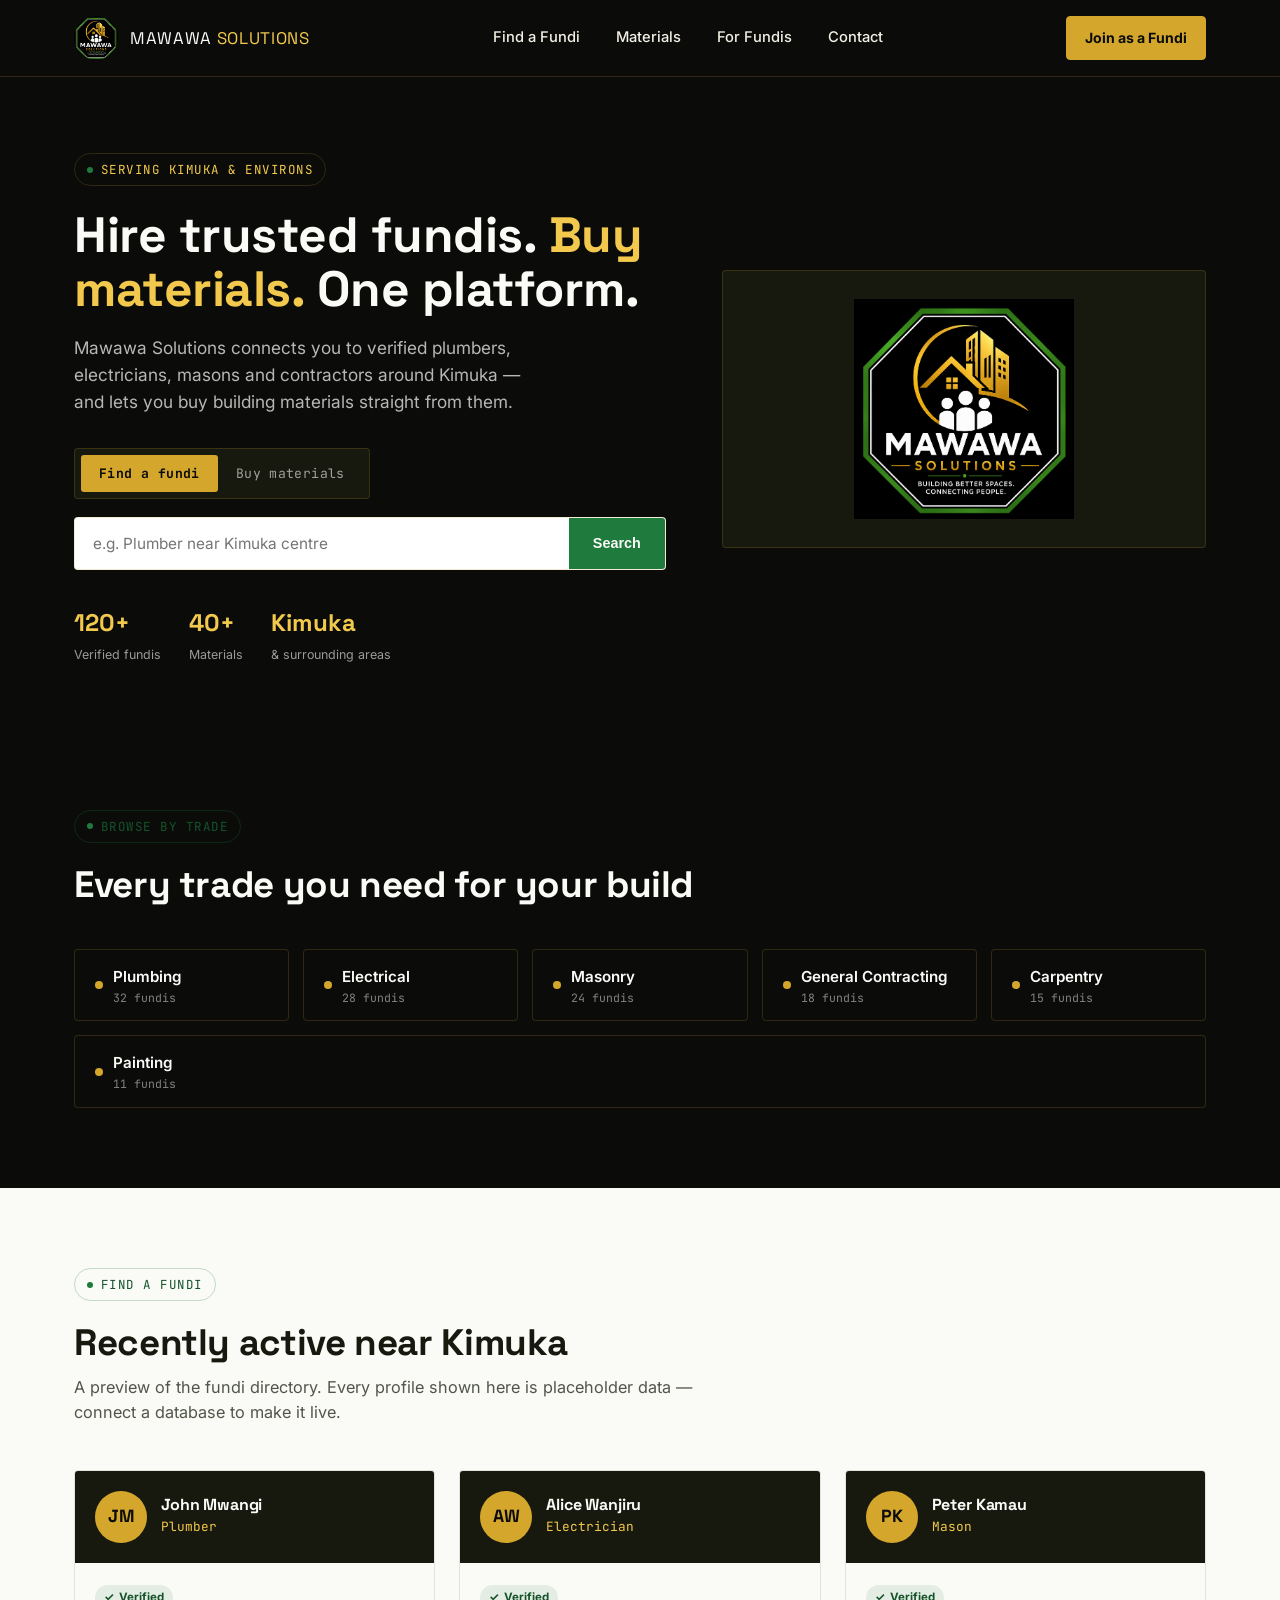
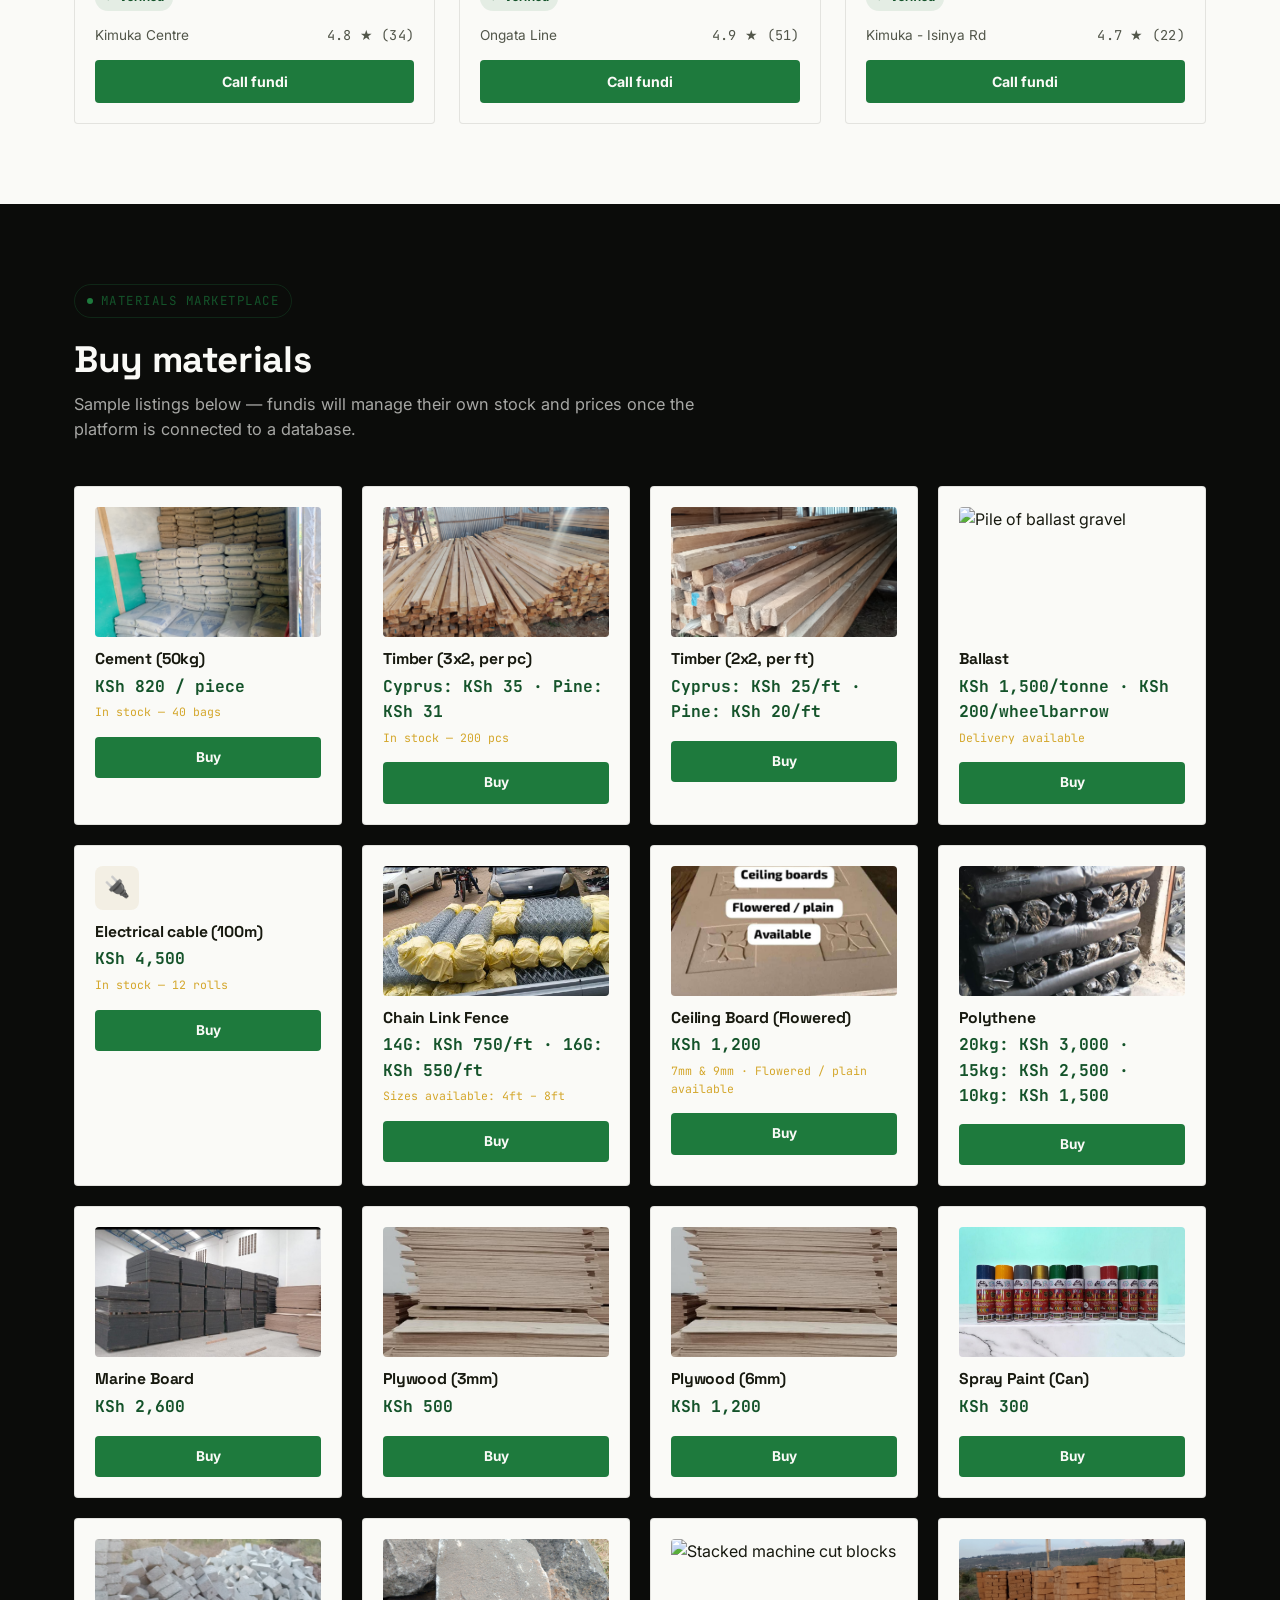
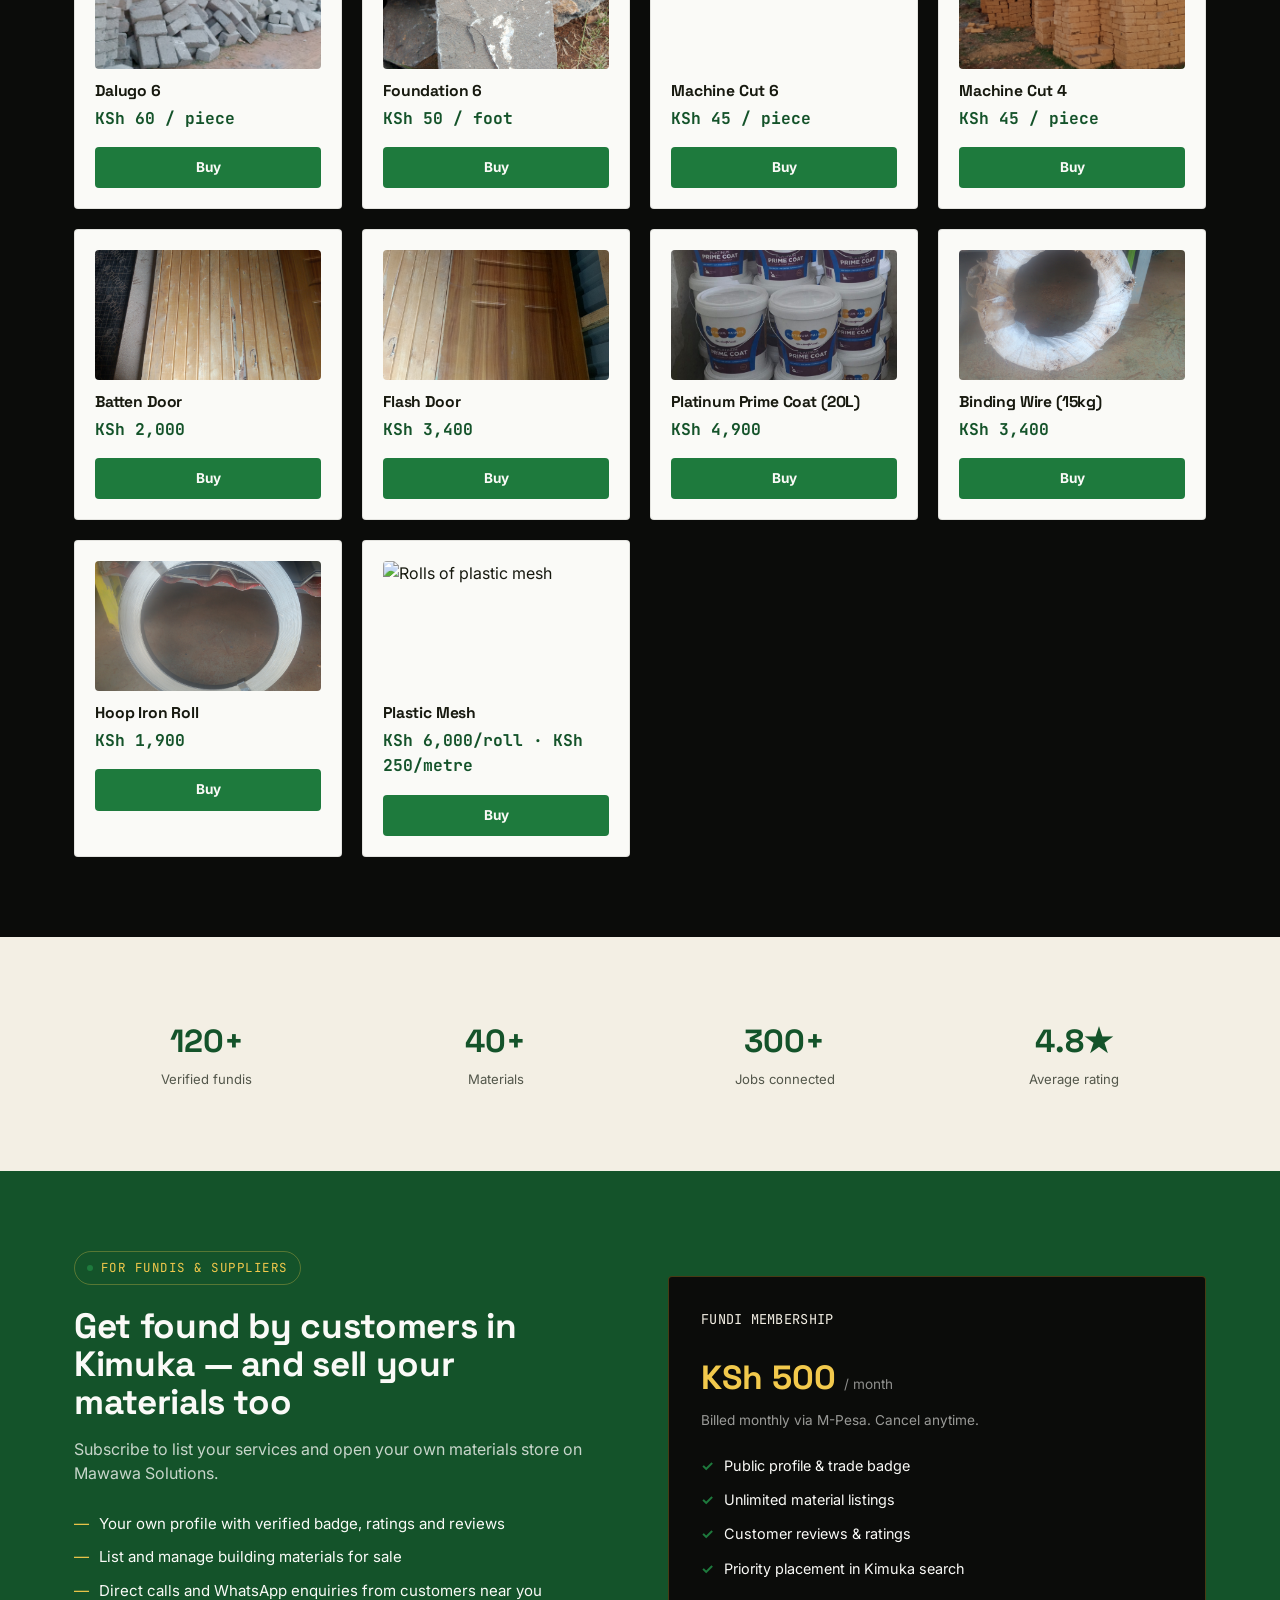
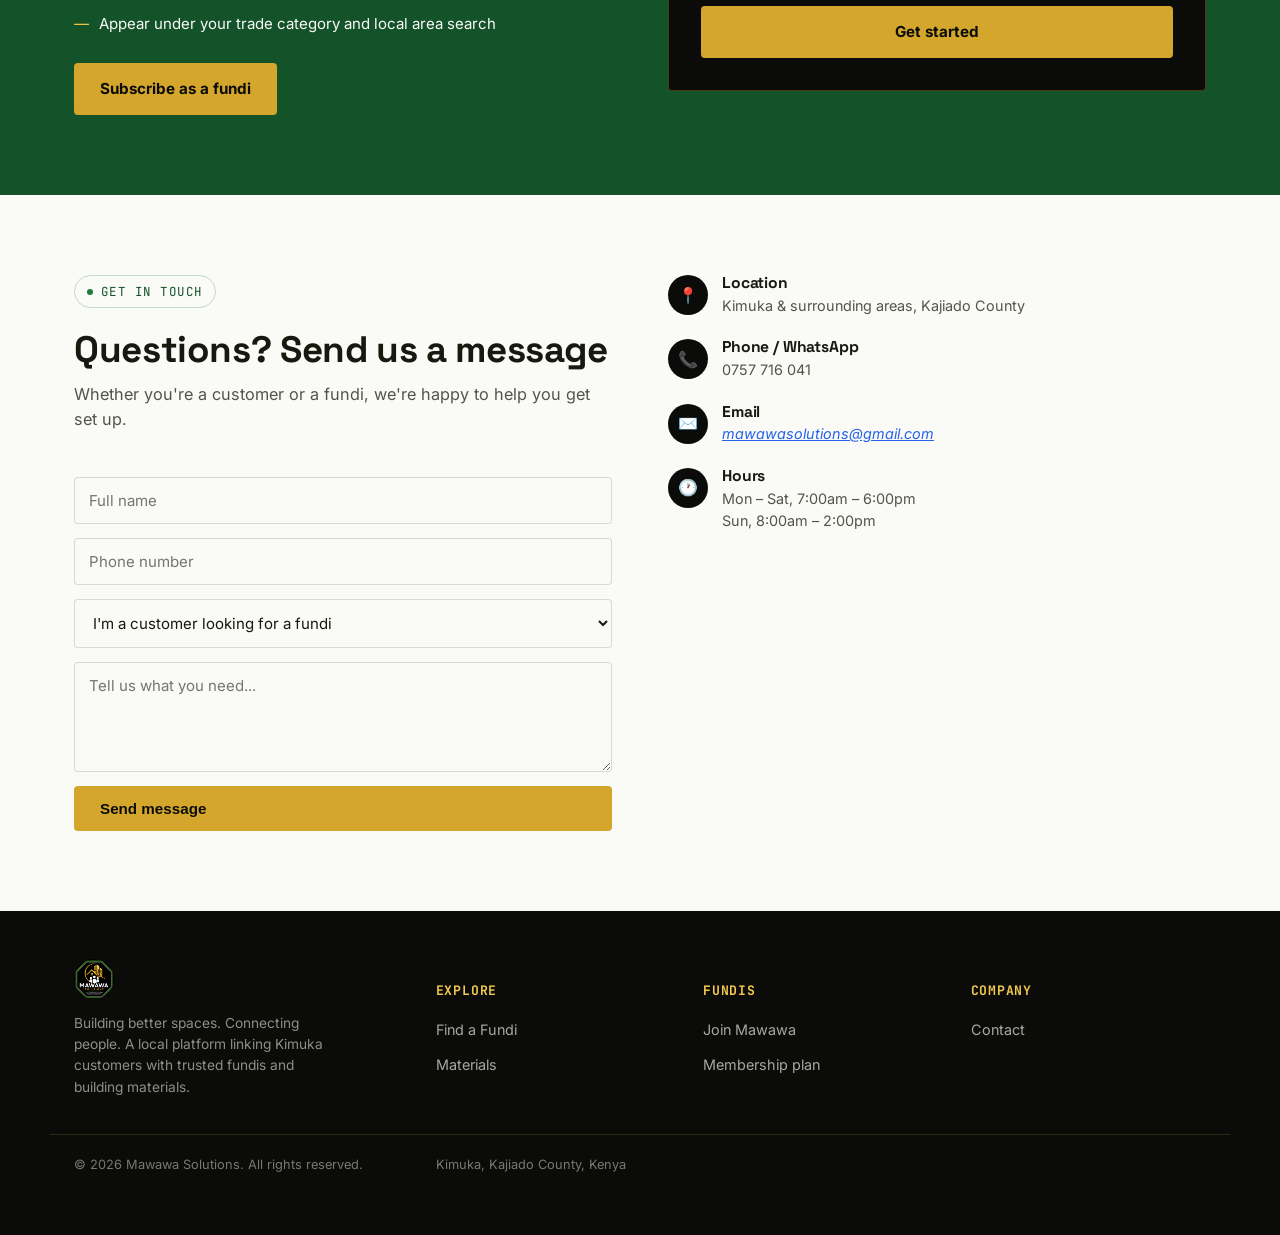
==== commit 4e5d0f10: "Add Plastic Mesh product section to index.html" ====
--- a/index.html
+++ b/index.html
@@ -262,6 +262,12 @@
         <p class="price">KSh 1,900</p>
         <a class="buy-btn" href="https://wa.me/254757716041?text=Hi%2C%20I%27m%20interested%20in%20Hoop%20Iron%20Roll" target="_blank" rel="noopener">Buy</a>
       </div>
+      <div class="material-card">
+        <img src="images/plastic-mesh.jpg" alt="Rolls of plastic mesh" class="material-photo">
+        <h3>Plastic Mesh</h3>
+        <p class="price">KSh 6,000/roll · KSh 250/metre</p>
+        <a class="buy-btn" href="https://wa.me/254757716041?text=Hi%2C%20I%27m%20interested%20in%20Plastic%20Mesh" target="_blank" rel="noopener">Buy</a>
+      </div>
     </div>
   </div>
 </section>
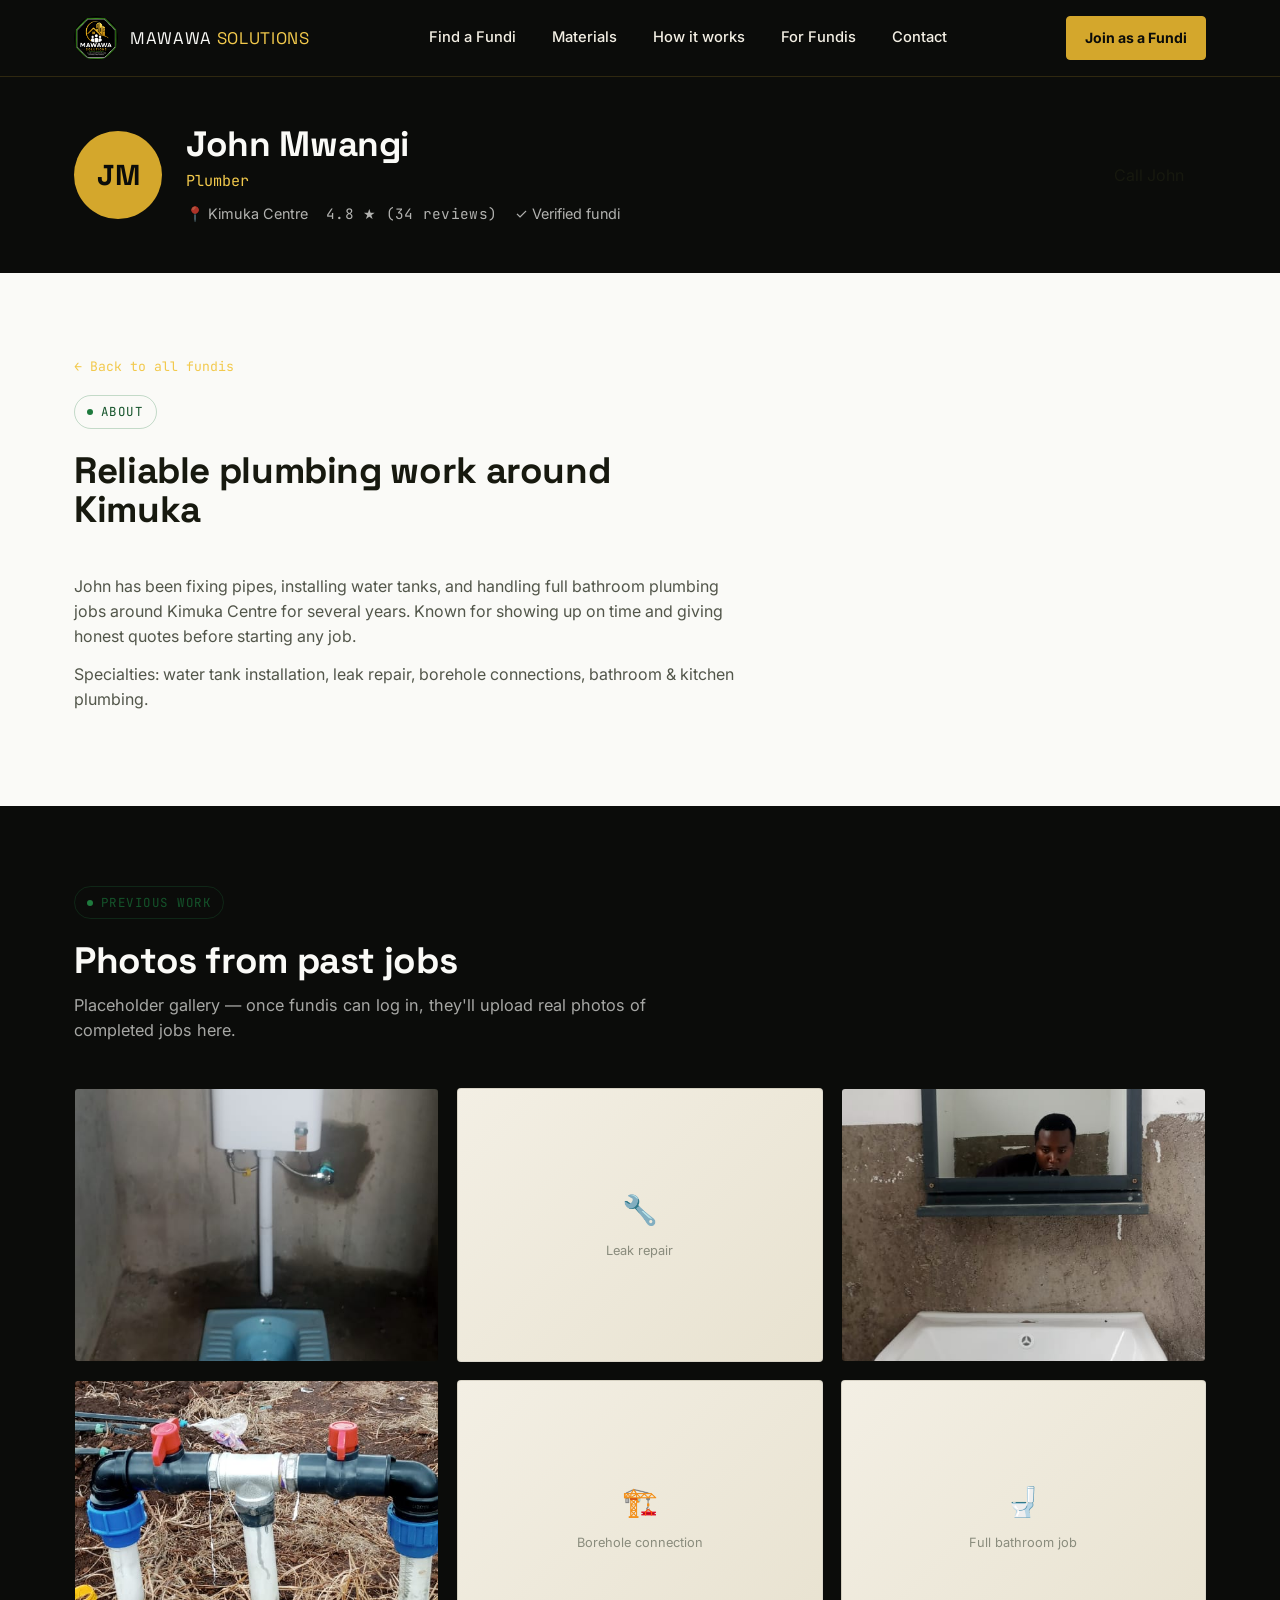
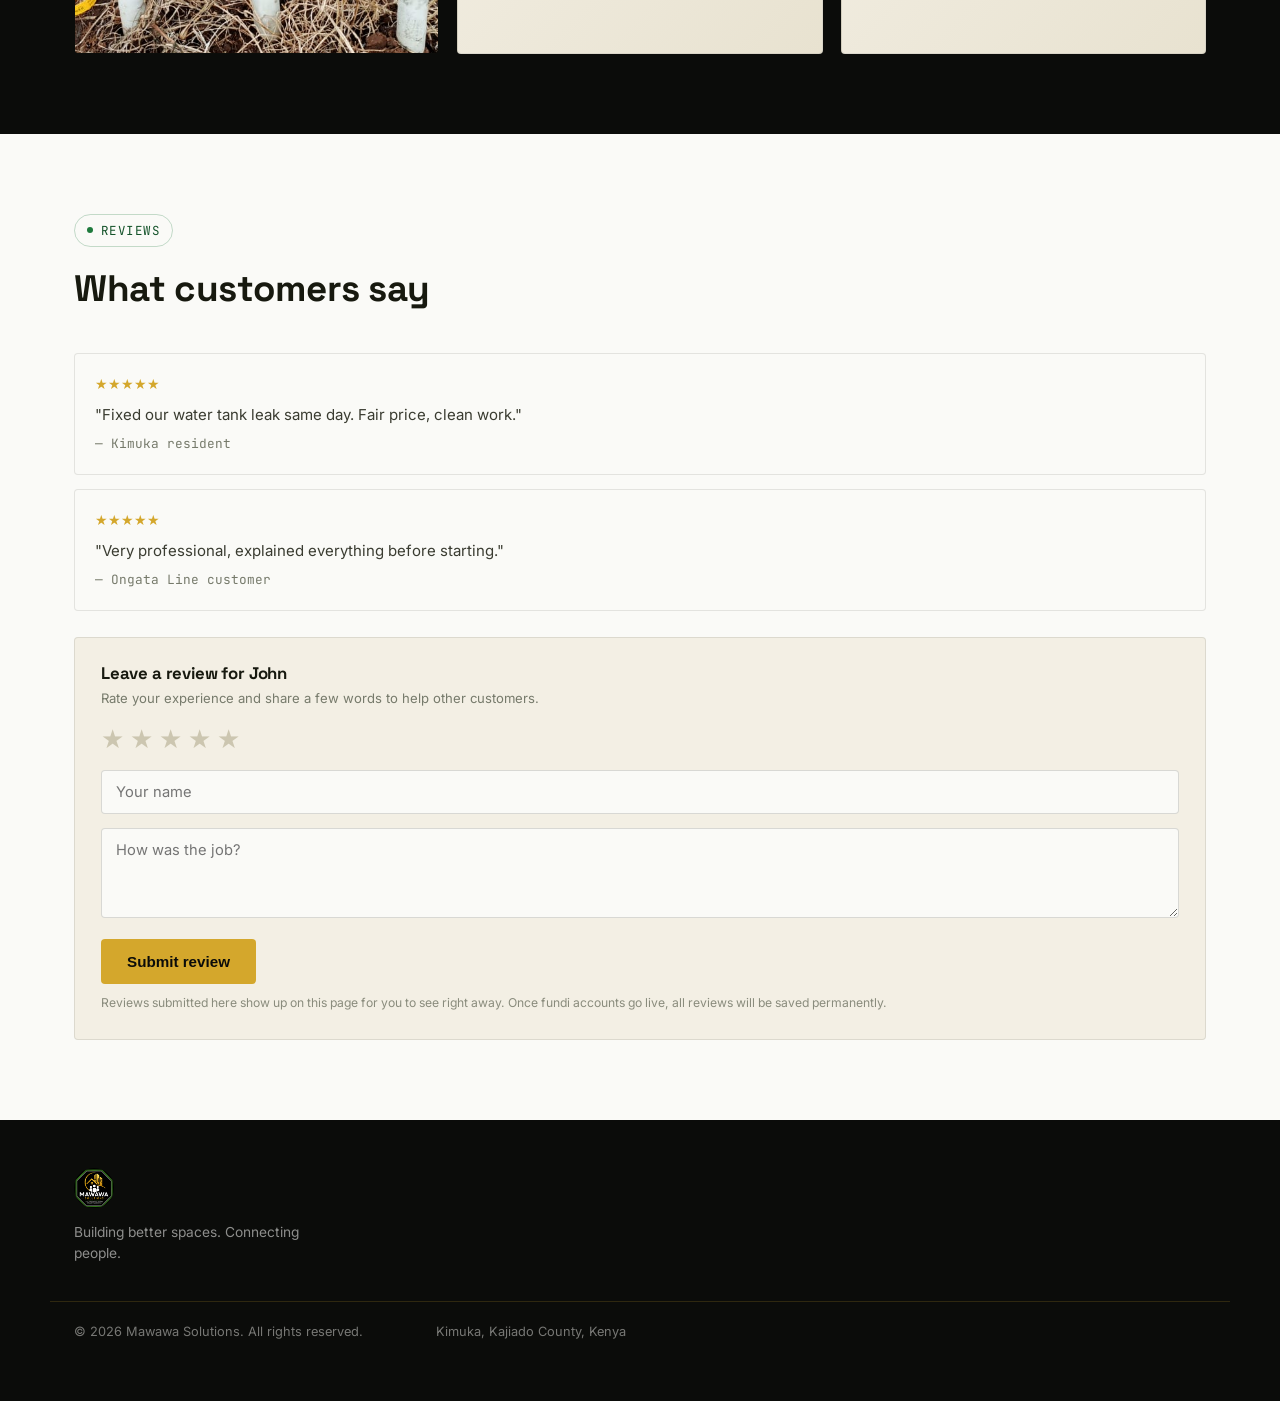
==== commit 9ecb3ee5: "Update index.html for improved content and links" ====
--- a/index.html
+++ b/index.html
@@ -3,362 +3,155 @@
 <head>
 <meta charset="UTF-8">
 <meta name="viewport" content="width=device-width, initial-scale=1.0">
-<title>Mawawa Solutions | Find Fundis & Building Materials in Kimuka</title>
-<meta name="description" content="Mawawa Solutions connects Kimuka and surrounding areas with verified plumbers, electricians, masons and contractors — and a marketplace to buy building materials directly from them.">
-<link rel="icon" href="images/logo.png">
+<title>John Mwangi — Plumber | Mawawa Solutions</title>
+<link rel="icon" href="../images/logo.png">
 <link rel="preconnect" href="https://fonts.googleapis.com">
 <link href="https://fonts.googleapis.com/css2?family=Space+Grotesk:wght@500;700&family=Inter:wght@400;500;600;700&family=JetBrains+Mono:wght@400;600&display=swap" rel="stylesheet">
-<link rel="stylesheet" href="css/style.css">
+<link rel="stylesheet" href="../css/style.css">
 </head>
 <body>
 
 <header class="site-header">
   <div class="wrap">
-    <a href="#" class="brand">
-      <img src="images/logo.png" alt="Mawawa Solutions logo">
+    <a href="../index.html" class="brand">
+      <img src="../images/logo.png" alt="Mawawa Solutions logo">
       <span class="brand-name">MAWAWA <span>SOLUTIONS</span></span>
     </a>
     <nav class="nav-links">
-      <a href="#fundis">Find a Fundi</a>
-      <a href="#materials">Materials</a>
-      <a href="#join">For Fundis</a>
-      <a href="#contact">Contact</a>
+      <a href="../index.html#fundis">Find a Fundi</a>
+      <a href="../index.html#materials">Materials</a>
+      <a href="../index.html#how">How it works</a>
+      <a href="../index.html#join">For Fundis</a>
+      <a href="../index.html#contact">Contact</a>
     </nav>
     <a href="https://wa.me/254757716041?text=Hi%2C%20I%27d%20like%20to%20join%20Mawawa%20Solutions%20as%20a%20fundi" target="_blank" rel="noopener" class="nav-cta">Join as a Fundi</a>
   </div>
 </header>
 
-<!-- HERO -->
-<section class="hero blueprint">
+<section class="profile-hero">
   <div class="wrap">
+    <div class="profile-avatar-lg">JM</div>
     <div>
-      <span class="eyebrow">Serving Kimuka &amp; environs</span>
-      <h1>Hire trusted fundis. <em>Buy materials.</em> One platform.</h1>
-      <p class="lead">Mawawa Solutions connects you to verified plumbers, electricians, masons and contractors around Kimuka — and lets you buy building materials straight from them.</p>
-
-      <div class="finder" role="tablist" aria-label="Search type">
-        <button class="active" id="tab-fundi" role="tab" aria-selected="true">Find a fundi</button>
-        <button id="tab-materials" role="tab" aria-selected="false">Buy materials</button>
-      </div>
-      <form class="search-box" role="search">
-        <input id="search-input" type="text" placeholder="e.g. Plumber near Kimuka centre" aria-label="Search">
-        <button type="submit">Search</button>
-      </form>
-
-      <div class="hero-stats">
-        <div><strong>120+</strong><span>Verified fundis</span></div>
-        <div><strong>40+</strong><span>Materials</span></div>
-        <div><strong>Kimuka</strong><span>& surrounding areas</span></div>
+      <h1>John Mwangi</h1>
+      <p class="trade-line">Plumber</p>
+      <div class="meta-row">
+        <span>📍 Kimuka Centre</span>
+        <span class="mono">4.8 ★ (34 reviews)</span>
+        <span>✓ Verified fundi</span>
       </div>
     </div>
-    <div class="hero-art">
-      <img src="images/logo.png" alt="">
+    <div class="profile-actions">
+      <a class="contact" style="padding:12px 22px;" href="tel:+254700000000">Call John</a>
     </div>
   </div>
 </section>
 
-<!-- TRADES -->
-<section class="blueprint on-dark">
+<section>
   <div class="wrap">
+    <a class="back-link" href="../index.html#fundis">← Back to all fundis</a>
     <div class="section-head">
-      <span class="eyebrow">Browse by trade</span>
-      <h2>Every trade you need for your build</h2>
+      <span class="eyebrow">About</span>
+      <h2>Reliable plumbing work around Kimuka</h2>
     </div>
-    <div class="trades">
-      <a class="trade-badge" href="#fundis"><span class="dot"></span><span><span class="name">Plumbing</span><span class="count">32 fundis</span></span></a>
-      <a class="trade-badge" href="#fundis"><span class="dot"></span><span><span class="name">Electrical</span><span class="count">28 fundis</span></span></a>
-      <a class="trade-badge" href="#fundis"><span class="dot"></span><span><span class="name">Masonry</span><span class="count">24 fundis</span></span></a>
-      <a class="trade-badge" href="#fundis"><span class="dot"></span><span><span class="name">General Contracting</span><span class="count">18 fundis</span></span></a>
-      <a class="trade-badge" href="#fundis"><span class="dot"></span><span><span class="name">Carpentry</span><span class="count">15 fundis</span></span></a>
-      <a class="trade-badge" href="#fundis"><span class="dot"></span><span><span class="name">Painting</span><span class="count">11 fundis</span></span></a>
+    <div class="about-block">
+      <p>John has been fixing pipes, installing water tanks, and handling full bathroom plumbing jobs around Kimuka Centre for several years. Known for showing up on time and giving honest quotes before starting any job.</p>
+      <p>Specialties: water tank installation, leak repair, borehole connections, bathroom & kitchen plumbing.</p>
     </div>
   </div>
 </section>
 
-<!-- FUNDI DIRECTORY PREVIEW -->
-<section id="fundis">
+<section class="blueprint on-dark">
   <div class="wrap">
     <div class="section-head">
-      <span class="eyebrow">Find a fundi</span>
-      <h2>Recently active near Kimuka</h2>
-      <p>A preview of the fundi directory. Every profile shown here is placeholder data — connect a database to make it live.</p>
+      <span class="eyebrow">Previous work</span>
+      <h2>Photos from past jobs</h2>
+      <p>Placeholder gallery — once fundis can log in, they'll upload real photos of completed jobs here.</p>
     </div>
-    <div class="grid-3">
-      <div class="fundi-card">
-        <a href="fundis/john-mwangi.html" class="fundi-top" style="text-decoration:none;color:inherit;">
-          <div class="fundi-avatar">JM</div>
-          <div><h3>John Mwangi</h3><span class="trade">Plumber</span></div>
-        </a>
-        <div class="fundi-body">
-          <span class="badge-verified">Verified</span>
-          <div class="meta"><span>Kimuka Centre</span><span class="mono">4.8 ★ (34)</span></div>
-          <a class="contact" href="tel:+254700000000">Call fundi</a>
-        </div>
-      </div>
-      <div class="fundi-card">
-        <a href="fundis/alice-wanjiru.html" class="fundi-top" style="text-decoration:none;color:inherit;">
-          <div class="fundi-avatar">AW</div>
-          <div><h3>Alice Wanjiru</h3><span class="trade">Electrician</span></div>
-        </a>
-        <div class="fundi-body">
-          <span class="badge-verified">Verified</span>
-          <div class="meta"><span>Ongata Line</span><span class="mono">4.9 ★ (51)</span></div>
-          <a class="contact" href="tel:+254700000000">Call fundi</a>
-        </div>
-      </div>
-      <div class="fundi-card">
-        <a href="fundis/peter-kamau.html" class="fundi-top" style="text-decoration:none;color:inherit;">
-          <div class="fundi-avatar">PK</div>
-          <div><h3>Peter Kamau</h3><span class="trade">Mason</span></div>
-        </a>
-        <div class="fundi-body">
-          <span class="badge-verified">Verified</span>
-          <div class="meta"><span>Kimuka - Isinya Rd</span><span class="mono">4.7 ★ (22)</span></div>
-          <a class="contact" href="tel:+254700000000">Call fundi</a>
-        </div>
-      </div>
+    <div class="gallery-grid">
+      <img src="../images/john-toilet-install.jpg" alt="Toilet and cistern installation by John Mwangi" class="gallery-photo">
+      <div class="gallery-item"><span class="ph-icon">🔧</span>Leak repair</div>
+      <img src="../images/john-sink-install.jpg" alt="Sink installation by John Mwangi" class="gallery-photo">
+      <img src="../images/john-irrigation-install.jpg" alt="Irrigation pipe and valve installation by John Mwangi" class="gallery-photo">
+      <div class="gallery-item"><span class="ph-icon">🏗️</span>Borehole connection</div>
+      <div class="gallery-item"><span class="ph-icon">🚽</span>Full bathroom job</div>
     </div>
   </div>
 </section>
 
-<!-- MATERIALS PREVIEW -->
-<section id="materials" class="blueprint on-dark">
+<section>
   <div class="wrap">
     <div class="section-head">
-      <span class="eyebrow">Materials marketplace</span>
-      <h2>Buy materials</h2>
-      <p>Sample listings below — fundis will manage their own stock and prices once the platform is connected to a database.</p>
+      <span class="eyebrow">Reviews</span>
+      <h2>What customers say</h2>
     </div>
-    <div class="materials-grid">
-      <div class="material-card">
-        <img src="images/cement.jpg" alt="Stacked bags of cement" class="material-photo">
-        <h3>Cement (50kg)</h3>
-        <p class="price">KSh 820 / piece</p>
-        <p class="stock">In stock — 40 bags</p>
-        <a class="buy-btn" href="https://wa.me/254757716041?text=Hi%2C%20I%27m%20interested%20in%20Cement%20(50kg)" target="_blank" rel="noopener">Buy</a>
-      </div>
-      <div class="material-card">
-        <img src="images/timber.jpg" alt="Stacked timber planks" class="material-photo">
-        <h3>Timber (3x2, per pc)</h3>
-        <p class="price">Cyprus: KSh 35 · Pine: KSh 31</p>
-        <p class="stock">In stock — 200 pcs</p>
-        <a class="buy-btn" href="https://wa.me/254757716041?text=Hi%2C%20I%27m%20interested%20in%20Timber%20(3x2)" target="_blank" rel="noopener">Buy</a>
-      </div>
-      <div class="material-card">
-        <img src="images/timber-2x2.jpg" alt="Stacked 2x2 timber planks" class="material-photo">
-        <h3>Timber (2x2, per ft)</h3>
-        <p class="price">Cyprus: KSh 25/ft · Pine: KSh 20/ft</p>
-        <a class="buy-btn" href="https://wa.me/254757716041?text=Hi%2C%20I%27m%20interested%20in%20Timber%20(2x2)" target="_blank" rel="noopener">Buy</a>
-      </div>
-      <div class="material-card">
-        <img src="images/ballast.jpg" alt="Pile of ballast gravel" class="material-photo">
-        <h3>Ballast</h3>
-        <p class="price">KSh 1,500/tonne · KSh 200/wheelbarrow</p>
-        <p class="stock">Delivery available</p>
-        <a class="buy-btn" href="https://wa.me/254757716041?text=Hi%2C%20I%27m%20interested%20in%20Ballast" target="_blank" rel="noopener">Buy</a>
-      </div>
-      <div class="material-card">
-        <div class="icon">🔌</div>
-        <h3>Electrical cable (100m)</h3>
-        <p class="price">KSh 4,500</p>
-        <p class="stock">In stock — 12 rolls</p>
-        <a class="buy-btn" href="https://wa.me/254757716041?text=Hi%2C%20I%27m%20interested%20in%20Electrical%20cable%20(100m)" target="_blank" rel="noopener">Buy</a>
-      </div>
-      <div class="material-card">
-        <img src="images/chain-link.jpg" alt="Rolls of chain link fencing" class="material-photo">
-        <h3>Chain Link Fence</h3>
-        <p class="price">14G: KSh 750/ft · 16G: KSh 550/ft</p>
-        <p class="stock">Sizes available: 4ft – 8ft</p>
-        <a class="buy-btn" href="https://wa.me/254757716041?text=Hi%2C%20I%27m%20interested%20in%20Chain%20Link%20Fence" target="_blank" rel="noopener">Buy</a>
-      </div>
-      <div class="material-card">
-        <img src="images/ceiling-board.jpg" alt="Flowered ceiling board" class="material-photo">
-        <h3>Ceiling Board (Flowered)</h3>
-        <p class="price">KSh 1,200</p>
-        <p class="stock">7mm & 9mm · Flowered / plain available</p>
-        <a class="buy-btn" href="https://wa.me/254757716041?text=Hi%2C%20I%27m%20interested%20in%20Ceiling%20Board%20(Flowered)" target="_blank" rel="noopener">Buy</a>
-      </div>
-      <div class="material-card">
-        <img src="images/polythene.jpg" alt="Rolls of polythene sheeting" class="material-photo">
-        <h3>Polythene</h3>
-        <p class="price">20kg: KSh 3,000 · 15kg: KSh 2,500 · 10kg: KSh 1,500</p>
-        <a class="buy-btn" href="https://wa.me/254757716041?text=Hi%2C%20I%27m%20interested%20in%20Polythene" target="_blank" rel="noopener">Buy</a>
-      </div>
-      <div class="material-card">
-        <img src="images/marine-board.jpg" alt="Stacked marine boards" class="material-photo">
-        <h3>Marine Board</h3>
-        <p class="price">KSh 2,600</p>
-        <a class="buy-btn" href="https://wa.me/254757716041?text=Hi%2C%20I%27m%20interested%20in%20Marine%20Board" target="_blank" rel="noopener">Buy</a>
-      </div>
-      <div class="material-card">
-        <img src="images/plywood-3mm.jpg" alt="Stacked sheets of 3mm plywood" class="material-photo">
-        <h3>Plywood (3mm)</h3>
-        <p class="price">KSh 500</p>
-        <a class="buy-btn" href="https://wa.me/254757716041?text=Hi%2C%20I%27m%20interested%20in%20Plywood%20(3mm)" target="_blank" rel="noopener">Buy</a>
-      </div>
-      <div class="material-card">
-        <img src="images/plywood-6mm.jpg" alt="Stacked sheets of 6mm plywood" class="material-photo">
-        <h3>Plywood (6mm)</h3>
-        <p class="price">KSh 1,200</p>
-        <a class="buy-btn" href="https://wa.me/254757716041?text=Hi%2C%20I%27m%20interested%20in%20Plywood%20(6mm)" target="_blank" rel="noopener">Buy</a>
-      </div>
-      <div class="material-card">
-        <img src="images/spray-paint.jpg" alt="Assorted spray paint cans" class="material-photo">
-        <h3>Spray Paint (Can)</h3>
-        <p class="price">KSh 300</p>
-        <a class="buy-btn" href="https://wa.me/254757716041?text=Hi%2C%20I%27m%20interested%20in%20Spray%20Paint" target="_blank" rel="noopener">Buy</a>
-      </div>
-      <div class="material-card">
-        <img src="images/dalugo-6.jpg" alt="Stacked Dalugo 6 building blocks" class="material-photo">
-        <h3>Dalugo 6</h3>
-        <p class="price">KSh 60 / piece</p>
-        <a class="buy-btn" href="https://wa.me/254757716041?text=Hi%2C%20I%27m%20interested%20in%20Dalugo%206" target="_blank" rel="noopener">Buy</a>
-      </div>
-      <div class="material-card">
-        <img src="images/foundation-6.jpg" alt="Foundation stone" class="material-photo">
-        <h3>Foundation 6</h3>
-        <p class="price">KSh 50 / foot</p>
-        <a class="buy-btn" href="https://wa.me/254757716041?text=Hi%2C%20I%27m%20interested%20in%20Foundation%206" target="_blank" rel="noopener">Buy</a>
-      </div>
-      <div class="material-card">
-        <img src="images/machine-cut-6.jpg" alt="Stacked machine cut blocks" class="material-photo">
-        <h3>Machine Cut 6</h3>
-        <p class="price">KSh 45 / piece</p>
-        <a class="buy-btn" href="https://wa.me/254757716041?text=Hi%2C%20I%27m%20interested%20in%20Machine%20Cut%206" target="_blank" rel="noopener">Buy</a>
-      </div>
-      <div class="material-card">
-        <img src="images/machine-cut-4.jpg" alt="Stacked machine cut blocks" class="material-photo">
-        <h3>Machine Cut 4</h3>
-        <p class="price">KSh 45 / piece</p>
-        <a class="buy-btn" href="https://wa.me/254757716041?text=Hi%2C%20I%27m%20interested%20in%20Machine%20Cut%204" target="_blank" rel="noopener">Buy</a>
-      </div>
-      <div class="material-card">
-        <img src="images/batten-door.jpg" alt="Wooden batten door" class="material-photo">
-        <h3>Batten Door</h3>
-        <p class="price">KSh 2,000</p>
-        <a class="buy-btn" href="https://wa.me/254757716041?text=Hi%2C%20I%27m%20interested%20in%20Batten%20Door" target="_blank" rel="noopener">Buy</a>
-      </div>
-      <div class="material-card">
-        <img src="images/flash-door.jpg" alt="Glossy wood-finish flash door" class="material-photo">
-        <h3>Flash Door</h3>
-        <p class="price">KSh 3,400</p>
-        <a class="buy-btn" href="https://wa.me/254757716041?text=Hi%2C%20I%27m%20interested%20in%20Flash%20Door" target="_blank" rel="noopener">Buy</a>
-      </div>
-      <div class="material-card">
-        <img src="images/platinum-prime-coat.jpg" alt="Buckets of Platinum Prime Coat paint" class="material-photo">
-        <h3>Platinum Prime Coat (20L)</h3>
-        <p class="price">KSh 4,900</p>
-        <a class="buy-btn" href="https://wa.me/254757716041?text=Hi%2C%20I%27m%20interested%20in%20Platinum%20Prime%20Coat%20(20L)" target="_blank" rel="noopener">Buy</a>
-      </div>
-      <div class="material-card">
-        <img src="images/binding-wire.jpg" alt="Roll of binding wire" class="material-photo">
-        <h3>Binding Wire (15kg)</h3>
-        <p class="price">KSh 3,400</p>
-        <a class="buy-btn" href="https://wa.me/254757716041?text=Hi%2C%20I%27m%20interested%20in%20Binding%20Wire%20(15kg)" target="_blank" rel="noopener">Buy</a>
-      </div>
-      <div class="material-card">
-        <img src="images/hoop-iron.jpg" alt="Roll of hoop iron" class="material-photo">
-        <h3>Hoop Iron Roll</h3>
-        <p class="price">KSh 1,900</p>
-        <a class="buy-btn" href="https://wa.me/254757716041?text=Hi%2C%20I%27m%20interested%20in%20Hoop%20Iron%20Roll" target="_blank" rel="noopener">Buy</a>
-      </div>
-      <div class="material-card">
-        <img src="images/plastic-mesh.jpg" alt="Rolls of plastic mesh" class="material-photo">
-        <h3>Plastic Mesh</h3>
-        <p class="price">KSh 6,000/roll · KSh 250/metre</p>
-        <a class="buy-btn" href="https://wa.me/254757716041?text=Hi%2C%20I%27m%20interested%20in%20Plastic%20Mesh" target="_blank" rel="noopener">Buy</a>
-      </div>
+    <div class="review-card">
+      <div class="stars">★★★★★</div>
+      <p>"Fixed our water tank leak same day. Fair price, clean work."</p>
+      <div class="who">— Kimuka resident</div>
+    </div>
+    <div class="review-card">
+      <div class="stars">★★★★★</div>
+      <p>"Very professional, explained everything before starting."</p>
+      <div class="who">— Ongata Line customer</div>
+    </div>
+
+    <div class="review-form">
+      <h3>Leave a review for John</h3>
+      <p class="hint">Rate your experience and share a few words to help other customers.</p>
+      <form id="review-form">
+        <div class="star-picker" id="star-picker">
+          <button type="button" data-star="1">★</button>
+          <button type="button" data-star="2">★</button>
+          <button type="button" data-star="3">★</button>
+          <button type="button" data-star="4">★</button>
+          <button type="button" data-star="5">★</button>
+        </div>
+        <input type="text" id="reviewer-name" placeholder="Your name" required>
+        <textarea id="reviewer-text" placeholder="How was the job?" required></textarea>
+        <button type="submit" class="btn-gold">Submit review</button>
+      </form>
+      <p class="note">Reviews submitted here show up on this page for you to see right away. Once fundi accounts go live, all reviews will be saved permanently.</p>
     </div>
   </div>
 </section>
 
-<!-- TRUST STRIP -->
-<section class="trust-strip">
-  <div class="wrap">
-    <div><strong>120+</strong><span>Verified fundis</span></div>
-    <div><strong>40+</strong><span>Materials</span></div>
-    <div><strong>300+</strong><span>Jobs connected</span></div>
-    <div><strong>4.8★</strong><span>Average rating</span></div>
-  </div>
-</section>
+<script>
+  const starButtons = document.querySelectorAll('#star-picker button');
+  let selectedRating = 0;
+  starButtons.forEach(btn => {
+    btn.addEventListener('click', () => {
+      selectedRating = parseInt(btn.dataset.star);
+      starButtons.forEach(b => b.classList.toggle('filled', parseInt(b.dataset.star) <= selectedRating));
+    });
+  });
 
-<!-- JOIN AS FUNDI -->
-<section id="join" class="join">
-  <div class="wrap">
-    <div>
-      <span class="eyebrow" style="color:#F2C94C;border-color:rgba(242,201,76,0.3)">For fundis & suppliers</span>
-      <h2>Get found by customers in Kimuka — and sell your materials too</h2>
-      <p>Subscribe to list your services and open your own materials store on Mawawa Solutions.</p>
-      <ul class="plan-list">
-        <li>Your own profile with verified badge, ratings and reviews</li>
-        <li>List and manage building materials for sale</li>
-        <li>Direct calls and WhatsApp enquiries from customers near you</li>
-        <li>Appear under your trade category and local area search</li>
-      </ul>
-      <a href="https://wa.me/254757716041?text=Hi%2C%20I%27d%20like%20to%20subscribe%20as%20a%20fundi%20on%20Mawawa%20Solutions" target="_blank" rel="noopener" class="btn-gold">Subscribe as a fundi</a>
-    </div>
-    <div class="plan-card">
-      <span class="tag mono">FUNDI MEMBERSHIP</span>
-      <div class="price-row"><strong>KSh 500</strong><span>/ month</span></div>
-      <p style="color:rgba(250,250,247,0.6);font-size:0.85rem;margin-bottom:24px;">Billed monthly via M-Pesa. Cancel anytime.</p>
-      <ul>
-        <li>Public profile & trade badge</li>
-        <li>Unlimited material listings</li>
-        <li>Customer reviews & ratings</li>
-        <li>Priority placement in Kimuka search</li>
-      </ul>
-      <a href="https://wa.me/254757716041?text=Hi%2C%20I%27d%20like%20to%20get%20started%20with%20the%20Fundi%20Membership%20on%20Mawawa%20Solutions" target="_blank" rel="noopener" class="btn-gold" style="width:100%;justify-content:center;">Get started</a>
-    </div>
-  </div>
-</section>
+  document.getElementById('review-form').addEventListener('submit', (e) => {
+    e.preventDefault();
+    const name = document.getElementById('reviewer-name').value.trim();
+    const text = document.getElementById('reviewer-text').value.trim();
+    if (!selectedRating) { alert('Please select a star rating.'); return; }
+    if (!name || !text) return;
 
-<!-- CONTACT -->
-<section id="contact" class="contact">
-  <div class="wrap">
-    <div>
-      <div class="section-head">
-        <span class="eyebrow">Get in touch</span>
-        <h2>Questions? Send us a message</h2>
-        <p>Whether you're a customer or a fundi, we're happy to help you get set up.</p>
-      </div>
-      <form class="contact-form">
-        <input type="text" placeholder="Full name" required>
-        <input type="tel" placeholder="Phone number" required>
-        <select>
-          <option>I'm a customer looking for a fundi</option>
-          <option>I'm a customer looking for materials</option>
-          <option>I'm a fundi / supplier wanting to join</option>
-        </select>
-        <textarea placeholder="Tell us what you need..."></textarea>
-        <button type="submit" class="btn-gold">Send message</button>
-      </form>
-    </div>
-    <div class="contact-info">
-      <div class="item"><div class="ic">📍</div><div><h4>Location</h4><p>Kimuka &amp; surrounding areas, Kajiado County</p></div></div>
-      <div class="item"><div class="ic">📞</div><div><h4>Phone / WhatsApp</h4><p>0757 716 041</p></div></div>
-      <div class="item"><div class="ic">✉️</div><div><h4>Email</h4><p><a href="mailto:mawawasolutions@gmail.com" style="color:#2563EB;text-decoration:underline;font-style:italic;">mawawasolutions@gmail.com</a></p></div></div>
-      <div class="item"><div class="ic">🕐</div><div><h4>Hours</h4><p>Mon – Sat, 7:00am – 6:00pm<br>Sun, 8:00am – 2:00pm</p></div></div>
-    </div>
-  </div>
-</section>
+    const card = document.createElement('div');
+    card.className = 'review-card';
+    card.innerHTML = `
+      <div class="stars">${'★'.repeat(selectedRating)}${'☆'.repeat(5 - selectedRating)}</div>
+      <p>"${text.replace(/</g,'&lt;')}"</p>
+      <div class="who">— ${name.replace(/</g,'&lt;')}</div>
+    `;
+    document.querySelector('.review-form').insertAdjacentElement('beforebegin', card);
+
+    e.target.reset();
+    selectedRating = 0;
+    starButtons.forEach(b => b.classList.remove('filled'));
+  });
+</script>
 
 <footer>
   <div class="wrap">
     <div class="foot-brand">
-      <img src="images/logo.png" alt="Mawawa Solutions logo">
-      <p>Building better spaces. Connecting people. A local platform linking Kimuka customers with trusted fundis and building materials.</p>
-    </div>
-    <div>
-      <h5>Explore</h5>
-      <ul><li><a href="#fundis">Find a Fundi</a></li><li><a href="#materials">Materials</a></li></ul>
-    </div>
-    <div>
-      <h5>Fundis</h5>
-      <ul><li><a href="#join">Join Mawawa</a></li><li><a href="#join">Membership plan</a></li></ul>
-    </div>
-    <div>
-      <h5>Company</h5>
-      <ul><li><a href="#contact">Contact</a></li></ul>
+      <img src="../images/logo.png" alt="Mawawa Solutions logo">
+      <p>Building better spaces. Connecting people.</p>
     </div>
   </div>
   <div class="wrap foot-bottom">
@@ -367,6 +160,5 @@
   </div>
 </footer>
 
-<script src="js/main.js"></script>
 </body>
 </html>
--- a/css/style.css
+++ b/css/style.css
@@ -309,6 +309,10 @@
   color:#8a8c7d; font-size:0.8rem;
 }
 .gallery-item .ph-icon{ font-size:1.8rem; }
+.gallery-grid img.gallery-photo{
+  aspect-ratio: 4/3; border-radius: var(--radius); border:1px solid rgba(23,25,15,0.1);
+  width:100%; height:100%; object-fit:cover;
+}
 
 .about-block{ max-width:680px; }
 .about-block p{ color:#52564A; font-size:1rem; margin-bottom:14px; }
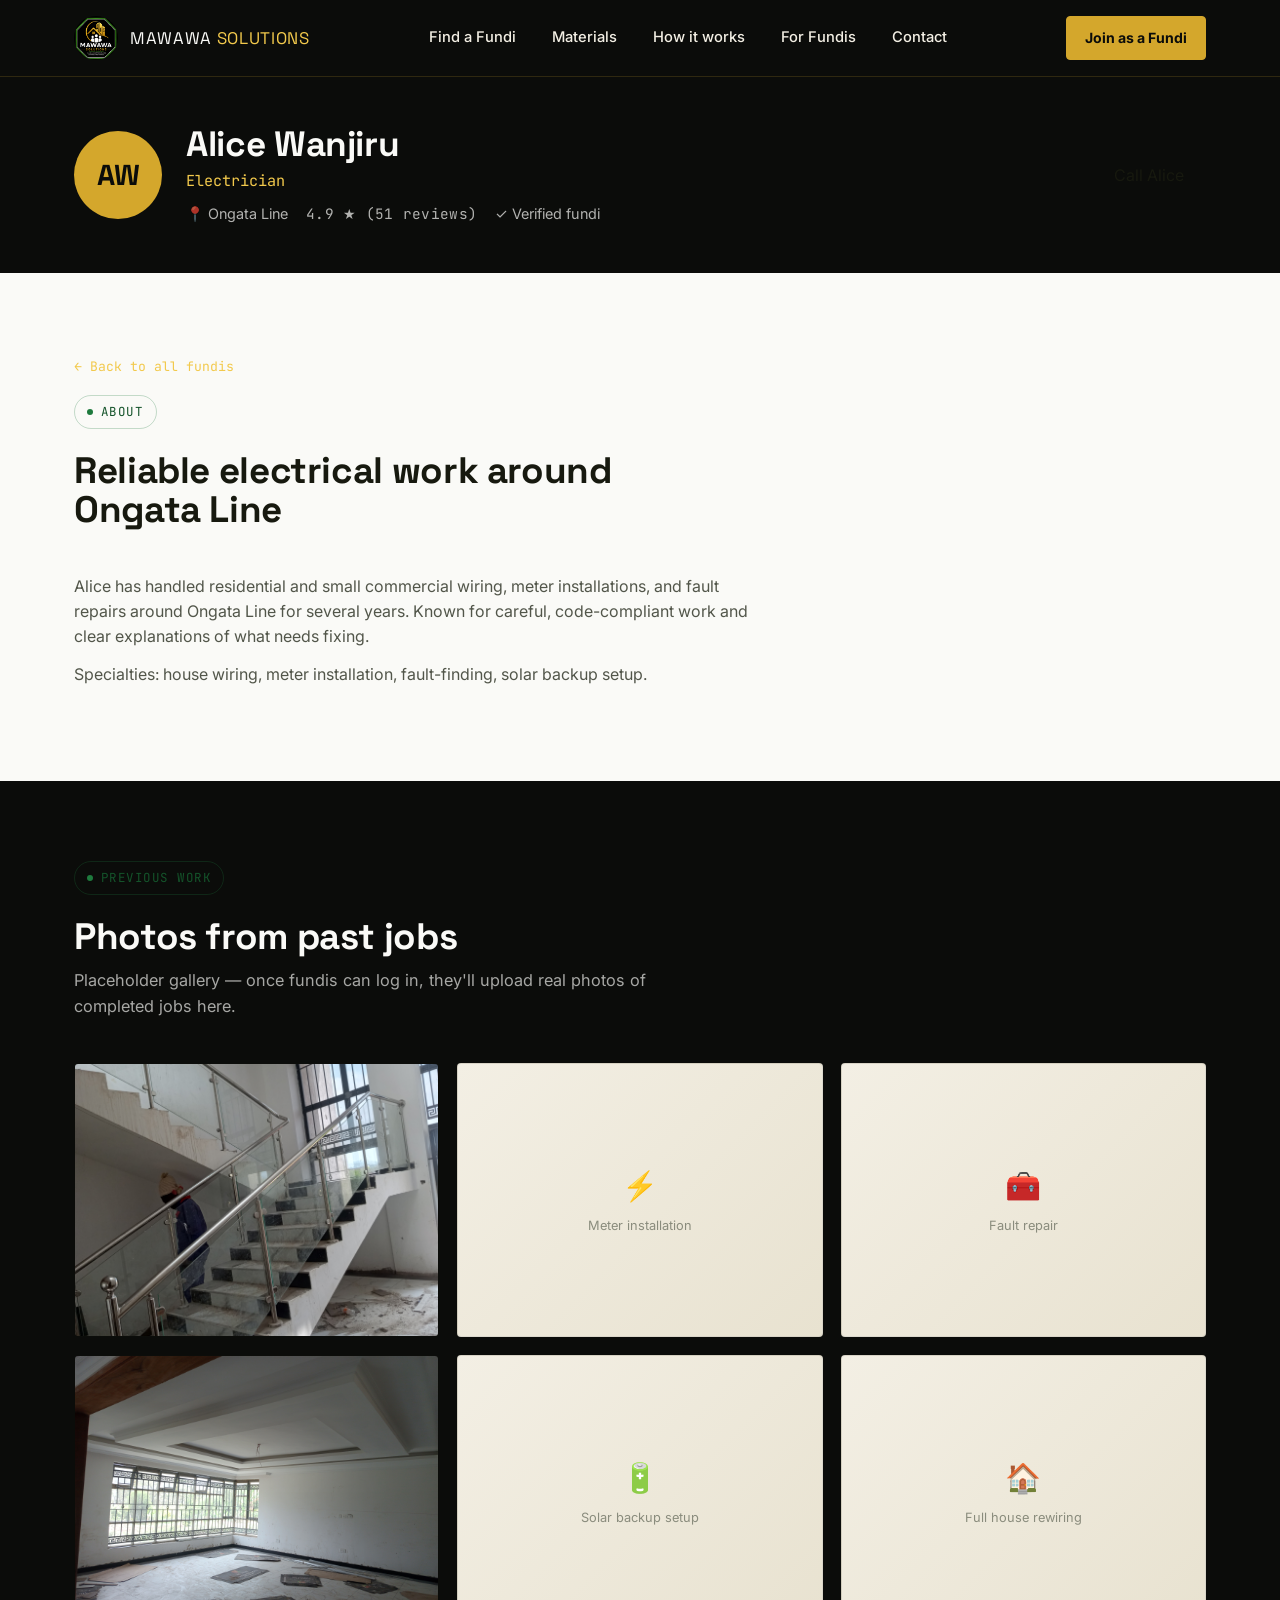
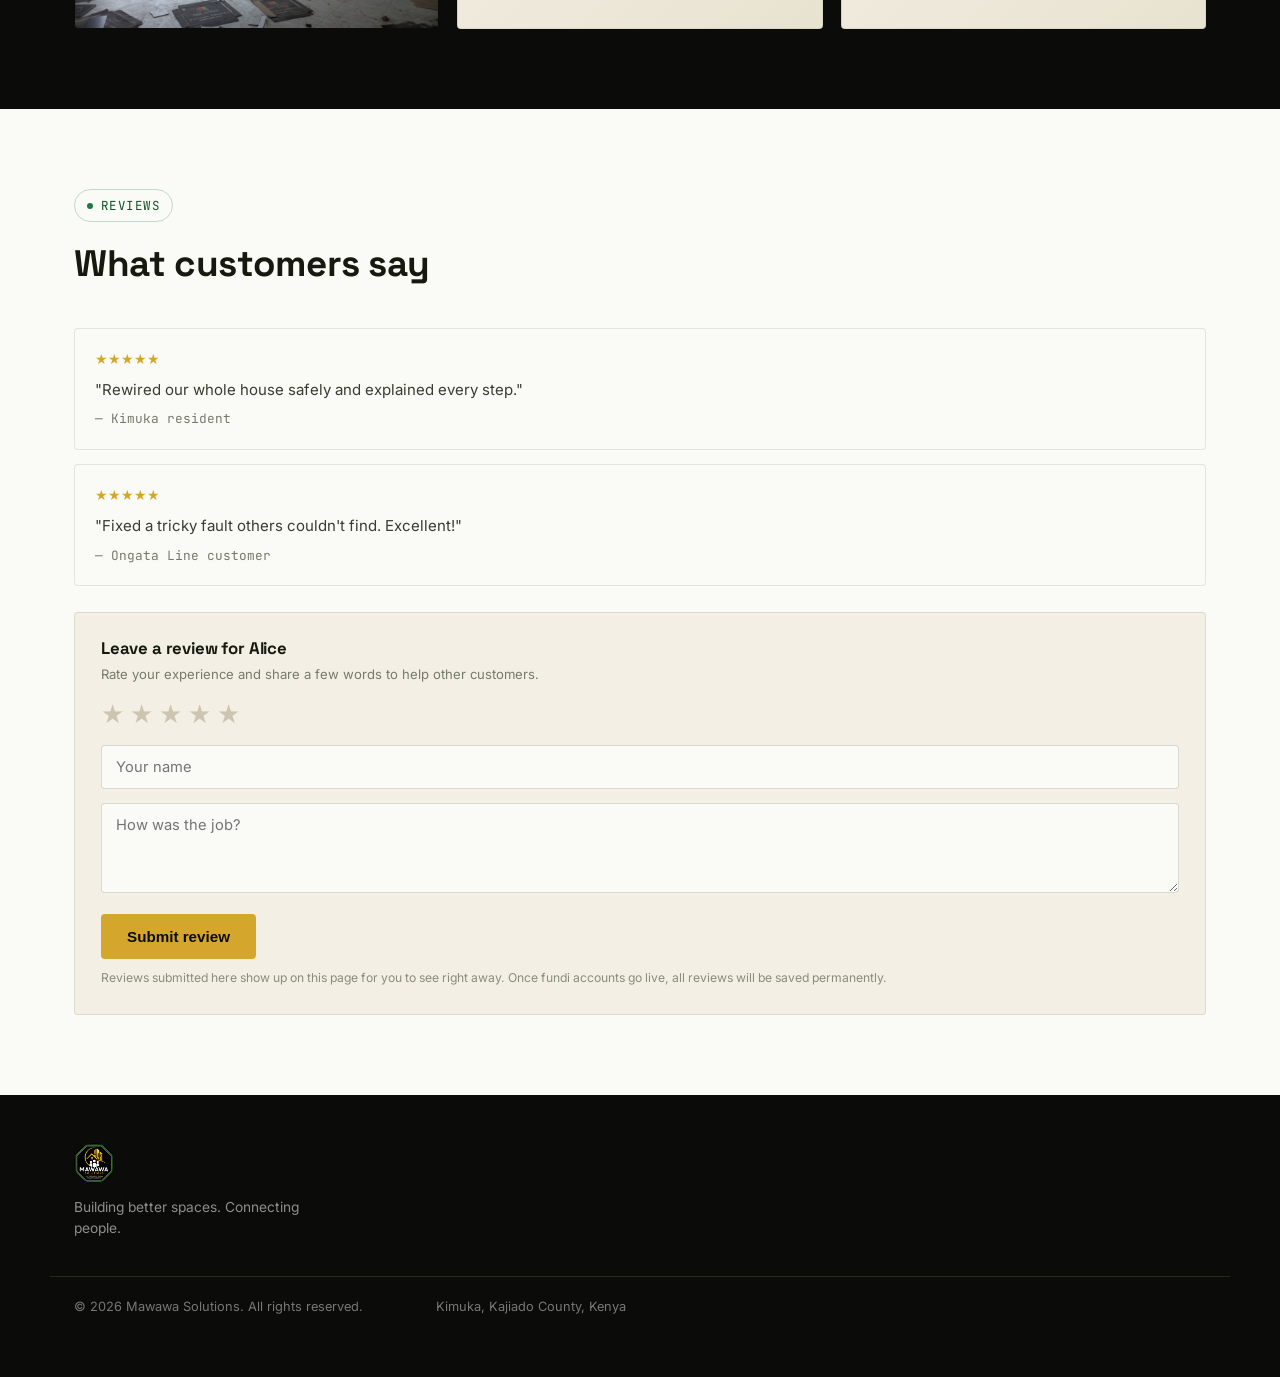
==== commit 0f0743fb: "Update index.html" ====
--- a/index.html
+++ b/index.html
@@ -3,7 +3,7 @@
 <head>
 <meta charset="UTF-8">
 <meta name="viewport" content="width=device-width, initial-scale=1.0">
-<title>John Mwangi — Plumber | Mawawa Solutions</title>
+<title>Alice Wanjiru — Electrician | Mawawa Solutions</title>
 <link rel="icon" href="../images/logo.png">
 <link rel="preconnect" href="https://fonts.googleapis.com">
 <link href="https://fonts.googleapis.com/css2?family=Space+Grotesk:wght@500;700&family=Inter:wght@400;500;600;700&family=JetBrains+Mono:wght@400;600&display=swap" rel="stylesheet">
@@ -30,18 +30,18 @@
 
 <section class="profile-hero">
   <div class="wrap">
-    <div class="profile-avatar-lg">JM</div>
+    <div class="profile-avatar-lg">AW</div>
     <div>
-      <h1>John Mwangi</h1>
-      <p class="trade-line">Plumber</p>
+      <h1>Alice Wanjiru</h1>
+      <p class="trade-line">Electrician</p>
       <div class="meta-row">
-        <span>📍 Kimuka Centre</span>
-        <span class="mono">4.8 ★ (34 reviews)</span>
+        <span>📍 Ongata Line</span>
+        <span class="mono">4.9 ★ (51 reviews)</span>
         <span>✓ Verified fundi</span>
       </div>
     </div>
     <div class="profile-actions">
-      <a class="contact" style="padding:12px 22px;" href="tel:+254700000000">Call John</a>
+      <a class="contact" style="padding:12px 22px;" href="tel:+254700000000">Call Alice</a>
     </div>
   </div>
 </section>
@@ -51,11 +51,11 @@
     <a class="back-link" href="../index.html#fundis">← Back to all fundis</a>
     <div class="section-head">
       <span class="eyebrow">About</span>
-      <h2>Reliable plumbing work around Kimuka</h2>
+      <h2>Reliable electrical work around Ongata Line</h2>
     </div>
     <div class="about-block">
-      <p>John has been fixing pipes, installing water tanks, and handling full bathroom plumbing jobs around Kimuka Centre for several years. Known for showing up on time and giving honest quotes before starting any job.</p>
-      <p>Specialties: water tank installation, leak repair, borehole connections, bathroom & kitchen plumbing.</p>
+      <p>Alice has handled residential and small commercial wiring, meter installations, and fault repairs around Ongata Line for several years. Known for careful, code-compliant work and clear explanations of what needs fixing.</p>
+      <p>Specialties: house wiring, meter installation, fault-finding, solar backup setup.</p>
     </div>
   </div>
 </section>
@@ -68,12 +68,12 @@
       <p>Placeholder gallery — once fundis can log in, they'll upload real photos of completed jobs here.</p>
     </div>
     <div class="gallery-grid">
-      <img src="../images/john-toilet-install.jpg" alt="Toilet and cistern installation by John Mwangi" class="gallery-photo">
-      <div class="gallery-item"><span class="ph-icon">🔧</span>Leak repair</div>
-      <img src="../images/john-sink-install.jpg" alt="Sink installation by John Mwangi" class="gallery-photo">
-      <img src="../images/john-irrigation-install.jpg" alt="Irrigation pipe and valve installation by John Mwangi" class="gallery-photo">
-      <div class="gallery-item"><span class="ph-icon">🏗️</span>Borehole connection</div>
-      <div class="gallery-item"><span class="ph-icon">🚽</span>Full bathroom job</div>
+      <img src="../images/alice-staircase-install.jpg" alt="Staircase railing installation" class="gallery-photo">
+      <div class="gallery-item"><span class="ph-icon">⚡</span>Meter installation</div>
+      <div class="gallery-item"><span class="ph-icon">🧰</span>Fault repair</div>
+      <img src="../images/alice-lighting-install.jpg" alt="Ceiling lighting point installation by Alice Wanjiru" class="gallery-photo">
+      <div class="gallery-item"><span class="ph-icon">🔋</span>Solar backup setup</div>
+      <div class="gallery-item"><span class="ph-icon">🏠</span>Full house rewiring</div>
     </div>
   </div>
 </section>
@@ -86,17 +86,17 @@
     </div>
     <div class="review-card">
       <div class="stars">★★★★★</div>
-      <p>"Fixed our water tank leak same day. Fair price, clean work."</p>
+      <p>"Rewired our whole house safely and explained every step."</p>
       <div class="who">— Kimuka resident</div>
     </div>
     <div class="review-card">
       <div class="stars">★★★★★</div>
-      <p>"Very professional, explained everything before starting."</p>
+      <p>"Fixed a tricky fault others couldn't find. Excellent!"</p>
       <div class="who">— Ongata Line customer</div>
     </div>
 
     <div class="review-form">
-      <h3>Leave a review for John</h3>
+      <h3>Leave a review for Alice</h3>
       <p class="hint">Rate your experience and share a few words to help other customers.</p>
       <form id="review-form">
         <div class="star-picker" id="star-picker">
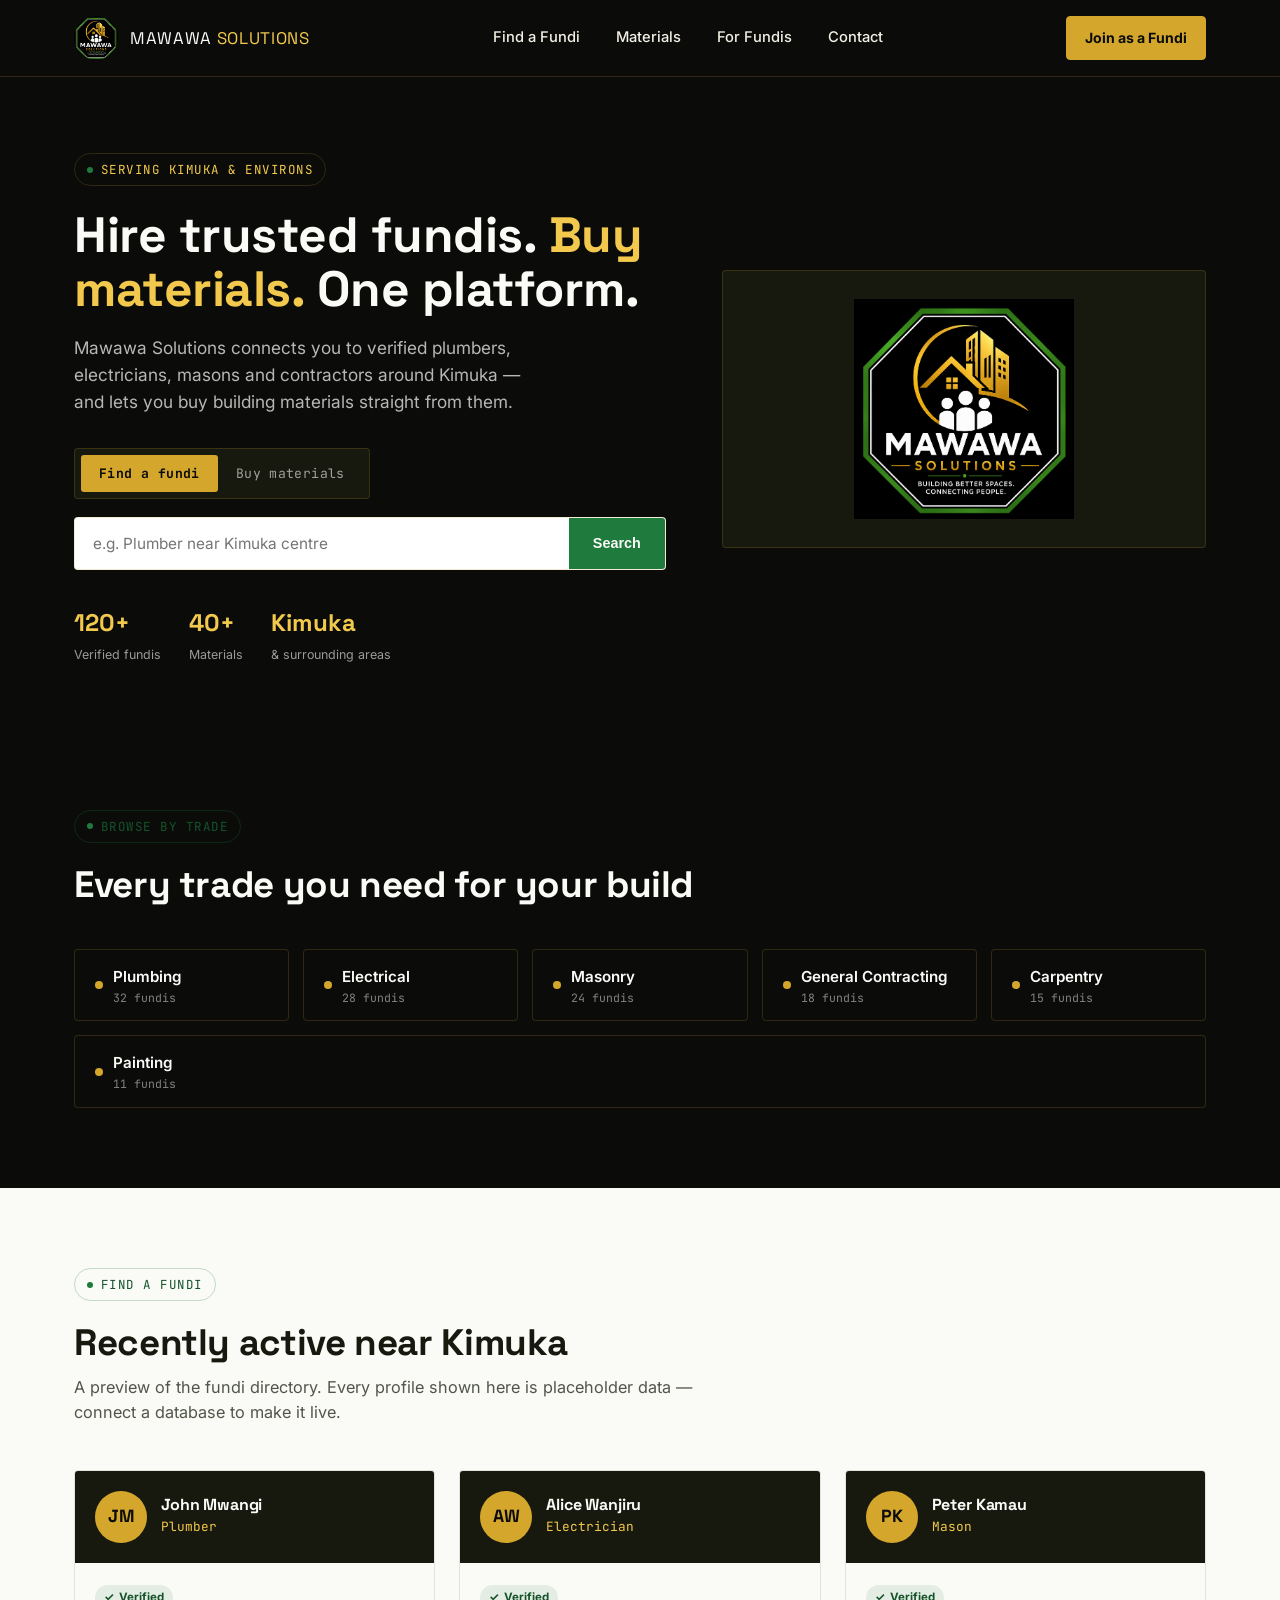
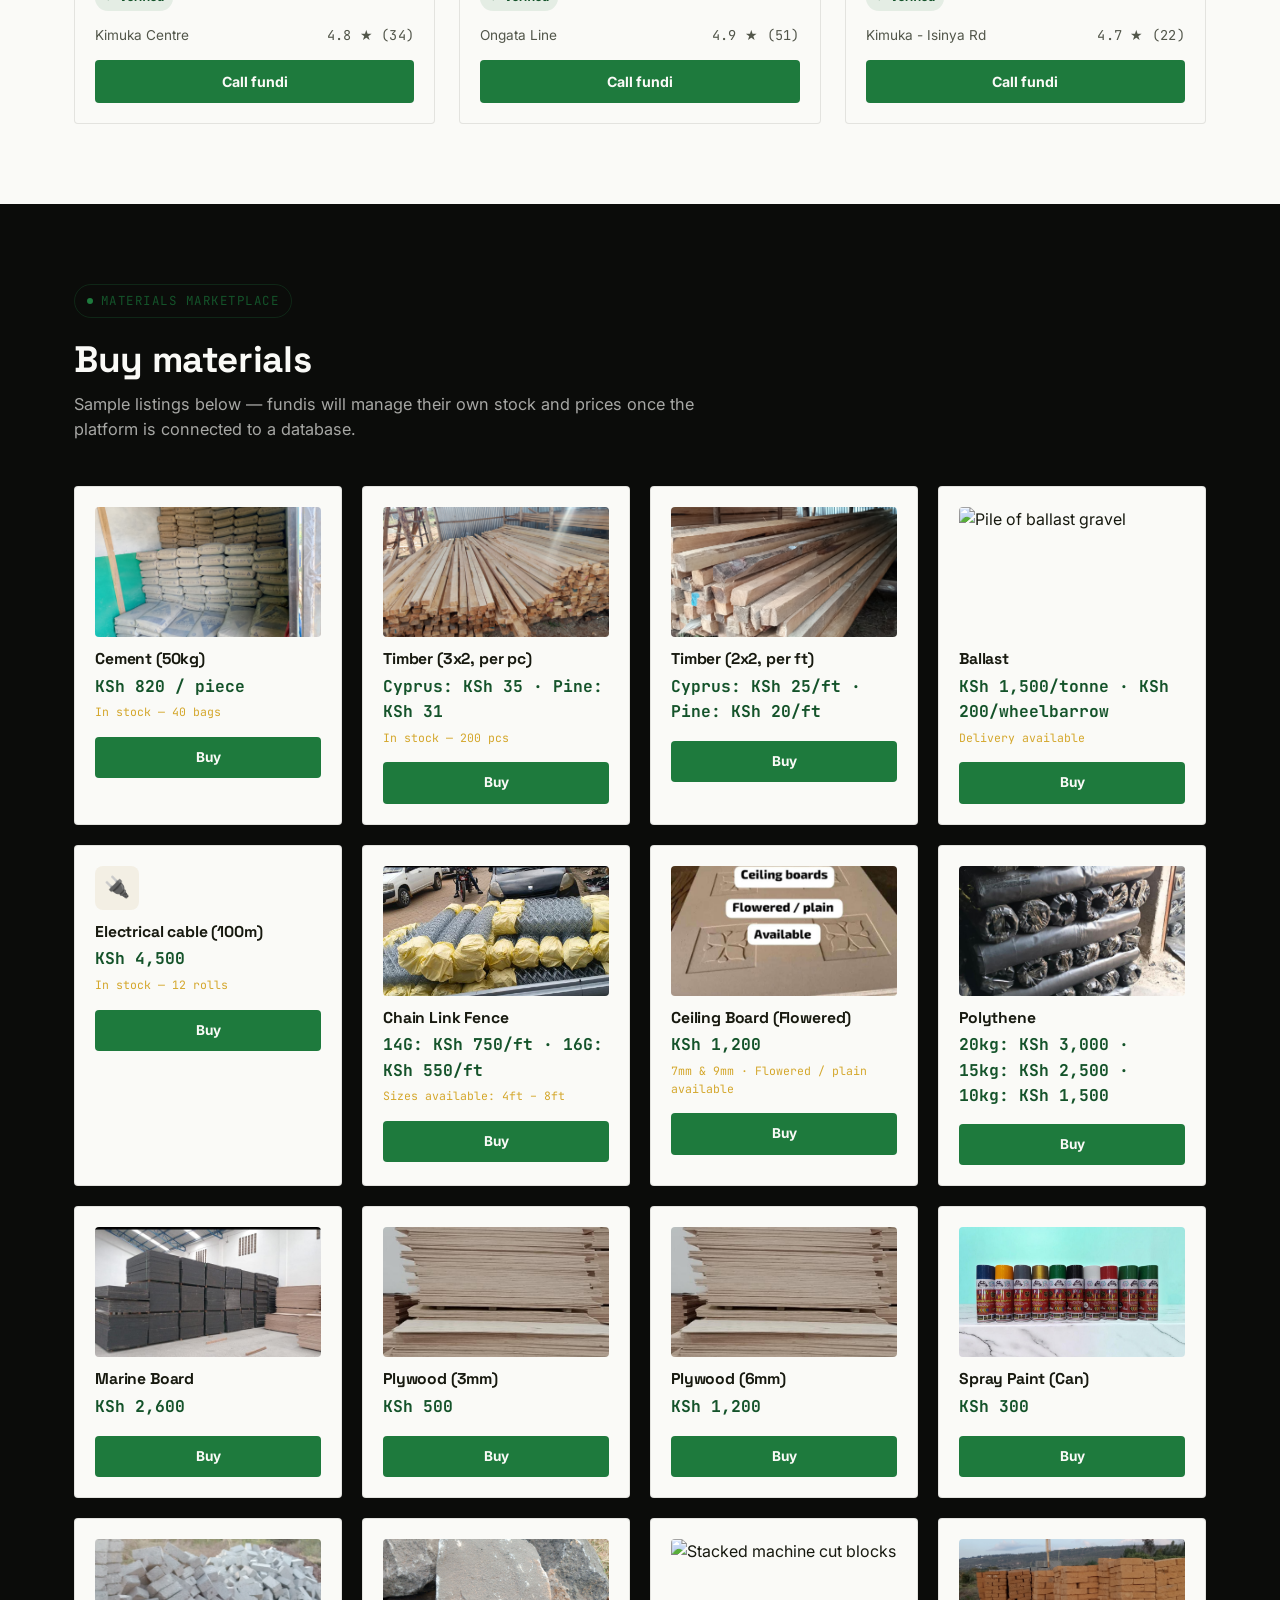
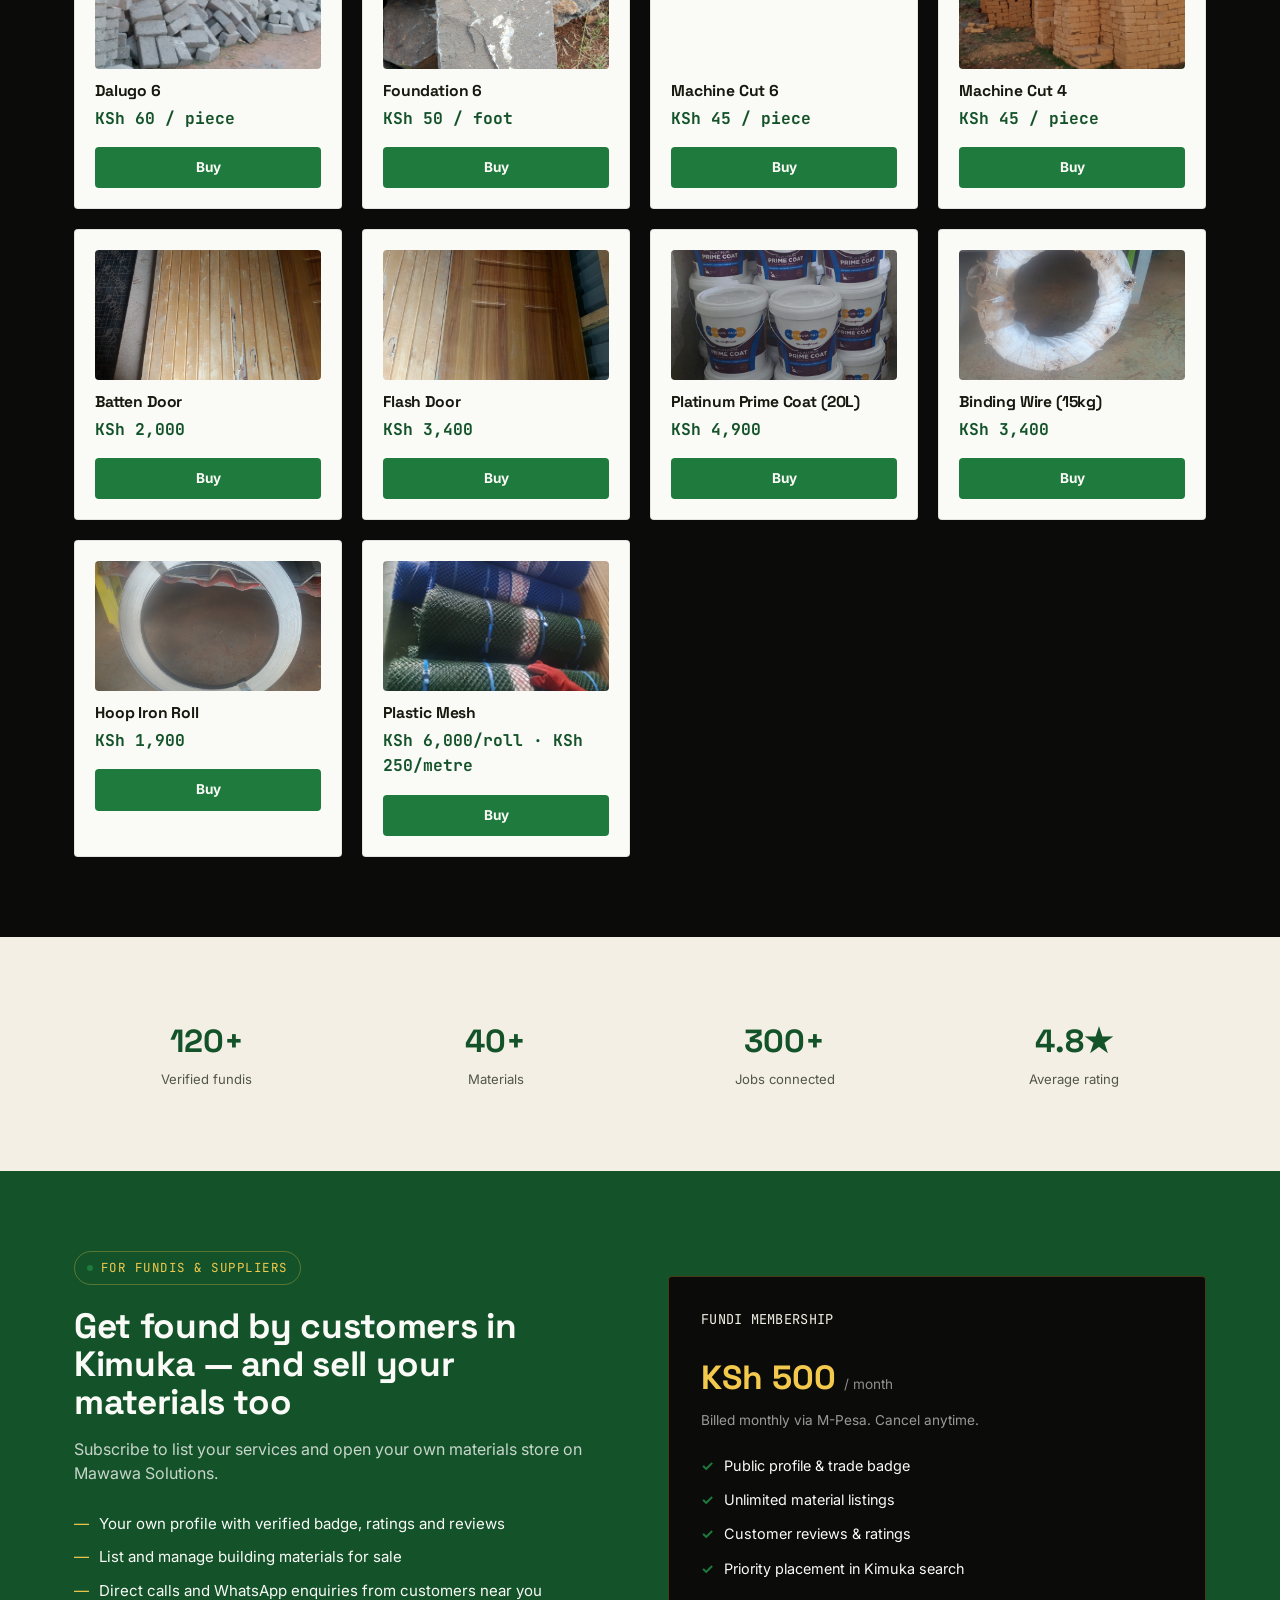
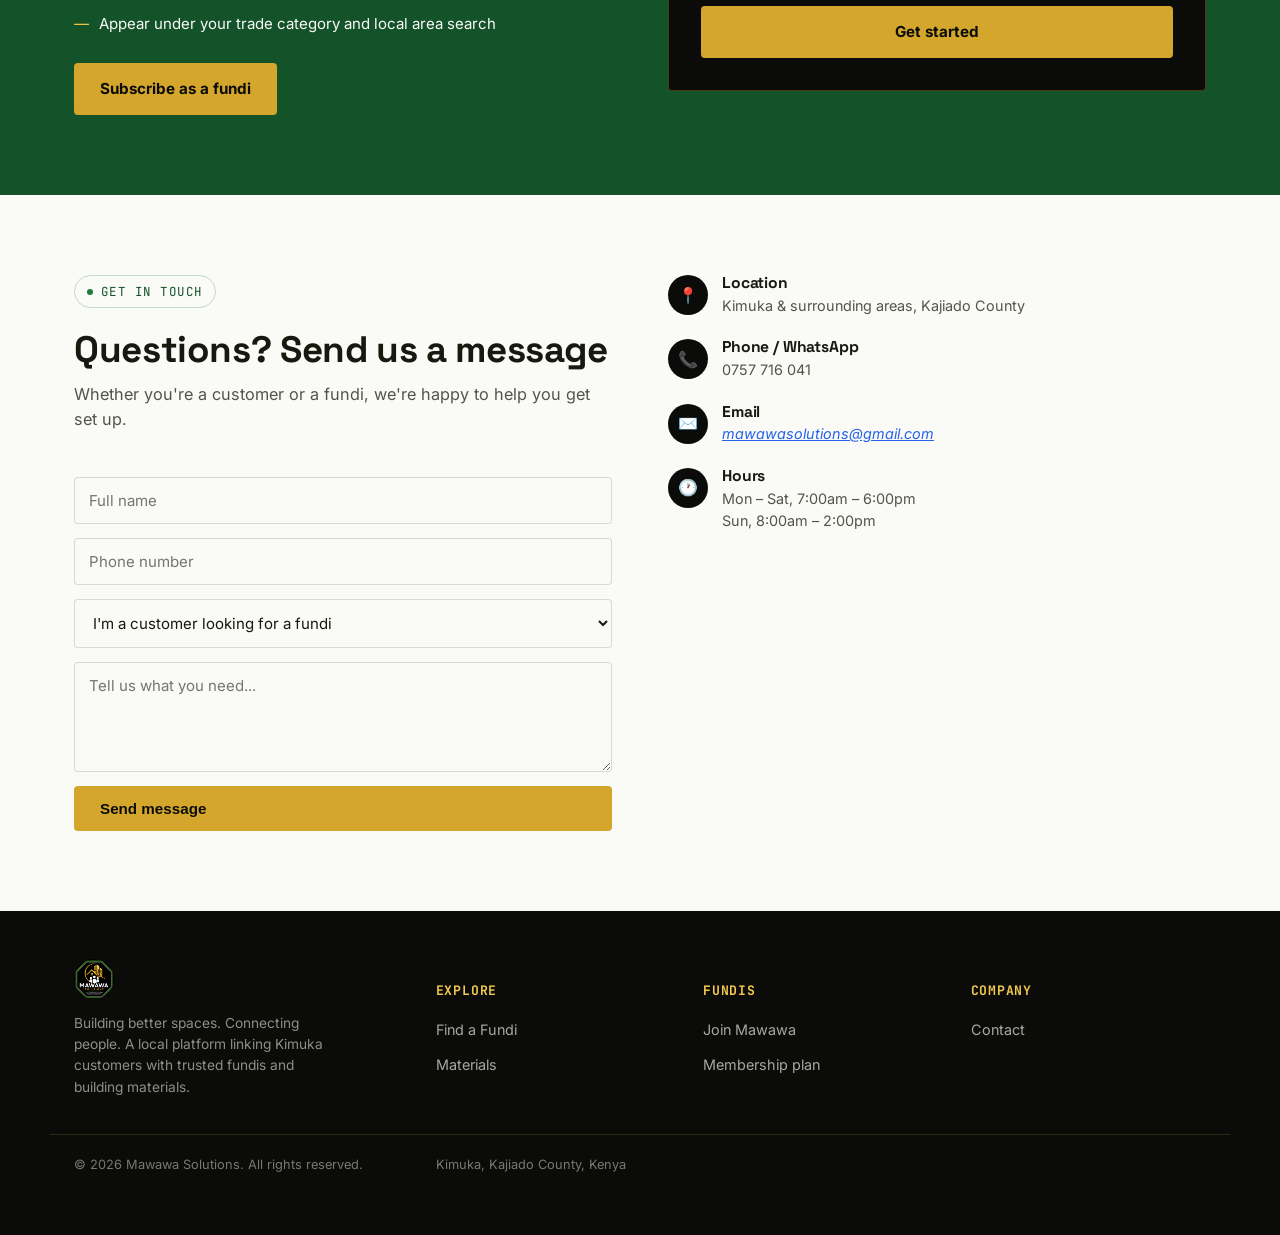
==== commit 76bf46fd: "Revise index.html for SEO and content updates Updated title, meta description, and links for improve" ====
--- a/index.html
+++ b/index.html
@@ -3,155 +3,362 @@
 <head>
 <meta charset="UTF-8">
 <meta name="viewport" content="width=device-width, initial-scale=1.0">
-<title>Alice Wanjiru — Electrician | Mawawa Solutions</title>
-<link rel="icon" href="../images/logo.png">
+<title>Mawawa Solutions | Find Fundis & Building Materials in Kimuka</title>
+<meta name="description" content="Mawawa Solutions connects Kimuka and surrounding areas with verified plumbers, electricians, masons and contractors — and a marketplace to buy building materials directly from them.">
+<link rel="icon" href="images/logo.png">
 <link rel="preconnect" href="https://fonts.googleapis.com">
 <link href="https://fonts.googleapis.com/css2?family=Space+Grotesk:wght@500;700&family=Inter:wght@400;500;600;700&family=JetBrains+Mono:wght@400;600&display=swap" rel="stylesheet">
-<link rel="stylesheet" href="../css/style.css">
+<link rel="stylesheet" href="css/style.css">
 </head>
 <body>
 
 <header class="site-header">
   <div class="wrap">
-    <a href="../index.html" class="brand">
-      <img src="../images/logo.png" alt="Mawawa Solutions logo">
+    <a href="#" class="brand">
+      <img src="images/logo.png" alt="Mawawa Solutions logo">
       <span class="brand-name">MAWAWA <span>SOLUTIONS</span></span>
     </a>
     <nav class="nav-links">
-      <a href="../index.html#fundis">Find a Fundi</a>
-      <a href="../index.html#materials">Materials</a>
-      <a href="../index.html#how">How it works</a>
-      <a href="../index.html#join">For Fundis</a>
-      <a href="../index.html#contact">Contact</a>
+      <a href="#fundis">Find a Fundi</a>
+      <a href="#materials">Materials</a>
+      <a href="#join">For Fundis</a>
+      <a href="#contact">Contact</a>
     </nav>
     <a href="https://wa.me/254757716041?text=Hi%2C%20I%27d%20like%20to%20join%20Mawawa%20Solutions%20as%20a%20fundi" target="_blank" rel="noopener" class="nav-cta">Join as a Fundi</a>
   </div>
 </header>
 
-<section class="profile-hero">
-  <div class="wrap">
-    <div class="profile-avatar-lg">AW</div>
-    <div>
-      <h1>Alice Wanjiru</h1>
-      <p class="trade-line">Electrician</p>
-      <div class="meta-row">
-        <span>📍 Ongata Line</span>
-        <span class="mono">4.9 ★ (51 reviews)</span>
-        <span>✓ Verified fundi</span>
-      </div>
-    </div>
-    <div class="profile-actions">
-      <a class="contact" style="padding:12px 22px;" href="tel:+254700000000">Call Alice</a>
-    </div>
-  </div>
-</section>
-
-<section>
-  <div class="wrap">
-    <a class="back-link" href="../index.html#fundis">← Back to all fundis</a>
+<!-- HERO -->
+<section class="hero blueprint">
+  <div class="wrap">
+    <div>
+      <span class="eyebrow">Serving Kimuka &amp; environs</span>
+      <h1>Hire trusted fundis. <em>Buy materials.</em> One platform.</h1>
+      <p class="lead">Mawawa Solutions connects you to verified plumbers, electricians, masons and contractors around Kimuka — and lets you buy building materials straight from them.</p>
+
+      <div class="finder" role="tablist" aria-label="Search type">
+        <button class="active" id="tab-fundi" role="tab" aria-selected="true">Find a fundi</button>
+        <button id="tab-materials" role="tab" aria-selected="false">Buy materials</button>
+      </div>
+      <form class="search-box" role="search">
+        <input id="search-input" type="text" placeholder="e.g. Plumber near Kimuka centre" aria-label="Search">
+        <button type="submit">Search</button>
+      </form>
+
+      <div class="hero-stats">
+        <div><strong>120+</strong><span>Verified fundis</span></div>
+        <div><strong>40+</strong><span>Materials</span></div>
+        <div><strong>Kimuka</strong><span>& surrounding areas</span></div>
+      </div>
+    </div>
+    <div class="hero-art">
+      <img src="images/logo.png" alt="">
+    </div>
+  </div>
+</section>
+
+<!-- TRADES -->
+<section class="blueprint on-dark">
+  <div class="wrap">
     <div class="section-head">
-      <span class="eyebrow">About</span>
-      <h2>Reliable electrical work around Ongata Line</h2>
-    </div>
-    <div class="about-block">
-      <p>Alice has handled residential and small commercial wiring, meter installations, and fault repairs around Ongata Line for several years. Known for careful, code-compliant work and clear explanations of what needs fixing.</p>
-      <p>Specialties: house wiring, meter installation, fault-finding, solar backup setup.</p>
-    </div>
-  </div>
-</section>
-
-<section class="blueprint on-dark">
+      <span class="eyebrow">Browse by trade</span>
+      <h2>Every trade you need for your build</h2>
+    </div>
+    <div class="trades">
+      <a class="trade-badge" href="#fundis"><span class="dot"></span><span><span class="name">Plumbing</span><span class="count">32 fundis</span></span></a>
+      <a class="trade-badge" href="#fundis"><span class="dot"></span><span><span class="name">Electrical</span><span class="count">28 fundis</span></span></a>
+      <a class="trade-badge" href="#fundis"><span class="dot"></span><span><span class="name">Masonry</span><span class="count">24 fundis</span></span></a>
+      <a class="trade-badge" href="#fundis"><span class="dot"></span><span><span class="name">General Contracting</span><span class="count">18 fundis</span></span></a>
+      <a class="trade-badge" href="#fundis"><span class="dot"></span><span><span class="name">Carpentry</span><span class="count">15 fundis</span></span></a>
+      <a class="trade-badge" href="#fundis"><span class="dot"></span><span><span class="name">Painting</span><span class="count">11 fundis</span></span></a>
+    </div>
+  </div>
+</section>
+
+<!-- FUNDI DIRECTORY PREVIEW -->
+<section id="fundis">
   <div class="wrap">
     <div class="section-head">
-      <span class="eyebrow">Previous work</span>
-      <h2>Photos from past jobs</h2>
-      <p>Placeholder gallery — once fundis can log in, they'll upload real photos of completed jobs here.</p>
-    </div>
-    <div class="gallery-grid">
-      <img src="../images/alice-staircase-install.jpg" alt="Staircase railing installation" class="gallery-photo">
-      <div class="gallery-item"><span class="ph-icon">⚡</span>Meter installation</div>
-      <div class="gallery-item"><span class="ph-icon">🧰</span>Fault repair</div>
-      <img src="../images/alice-lighting-install.jpg" alt="Ceiling lighting point installation by Alice Wanjiru" class="gallery-photo">
-      <div class="gallery-item"><span class="ph-icon">🔋</span>Solar backup setup</div>
-      <div class="gallery-item"><span class="ph-icon">🏠</span>Full house rewiring</div>
-    </div>
-  </div>
-</section>
-
-<section>
+      <span class="eyebrow">Find a fundi</span>
+      <h2>Recently active near Kimuka</h2>
+      <p>A preview of the fundi directory. Every profile shown here is placeholder data — connect a database to make it live.</p>
+    </div>
+    <div class="grid-3">
+      <div class="fundi-card">
+        <a href="fundis/john-mwangi.html" class="fundi-top" style="text-decoration:none;color:inherit;">
+          <div class="fundi-avatar">JM</div>
+          <div><h3>John Mwangi</h3><span class="trade">Plumber</span></div>
+        </a>
+        <div class="fundi-body">
+          <span class="badge-verified">Verified</span>
+          <div class="meta"><span>Kimuka Centre</span><span class="mono">4.8 ★ (34)</span></div>
+          <a class="contact" href="tel:+254700000000">Call fundi</a>
+        </div>
+      </div>
+      <div class="fundi-card">
+        <a href="fundis/alice-wanjiru.html" class="fundi-top" style="text-decoration:none;color:inherit;">
+          <div class="fundi-avatar">AW</div>
+          <div><h3>Alice Wanjiru</h3><span class="trade">Electrician</span></div>
+        </a>
+        <div class="fundi-body">
+          <span class="badge-verified">Verified</span>
+          <div class="meta"><span>Ongata Line</span><span class="mono">4.9 ★ (51)</span></div>
+          <a class="contact" href="tel:+254700000000">Call fundi</a>
+        </div>
+      </div>
+      <div class="fundi-card">
+        <a href="fundis/peter-kamau.html" class="fundi-top" style="text-decoration:none;color:inherit;">
+          <div class="fundi-avatar">PK</div>
+          <div><h3>Peter Kamau</h3><span class="trade">Mason</span></div>
+        </a>
+        <div class="fundi-body">
+          <span class="badge-verified">Verified</span>
+          <div class="meta"><span>Kimuka - Isinya Rd</span><span class="mono">4.7 ★ (22)</span></div>
+          <a class="contact" href="tel:+254700000000">Call fundi</a>
+        </div>
+      </div>
+    </div>
+  </div>
+</section>
+
+<!-- MATERIALS PREVIEW -->
+<section id="materials" class="blueprint on-dark">
   <div class="wrap">
     <div class="section-head">
-      <span class="eyebrow">Reviews</span>
-      <h2>What customers say</h2>
-    </div>
-    <div class="review-card">
-      <div class="stars">★★★★★</div>
-      <p>"Rewired our whole house safely and explained every step."</p>
-      <div class="who">— Kimuka resident</div>
-    </div>
-    <div class="review-card">
-      <div class="stars">★★★★★</div>
-      <p>"Fixed a tricky fault others couldn't find. Excellent!"</p>
-      <div class="who">— Ongata Line customer</div>
-    </div>
-
-    <div class="review-form">
-      <h3>Leave a review for Alice</h3>
-      <p class="hint">Rate your experience and share a few words to help other customers.</p>
-      <form id="review-form">
-        <div class="star-picker" id="star-picker">
-          <button type="button" data-star="1">★</button>
-          <button type="button" data-star="2">★</button>
-          <button type="button" data-star="3">★</button>
-          <button type="button" data-star="4">★</button>
-          <button type="button" data-star="5">★</button>
-        </div>
-        <input type="text" id="reviewer-name" placeholder="Your name" required>
-        <textarea id="reviewer-text" placeholder="How was the job?" required></textarea>
-        <button type="submit" class="btn-gold">Submit review</button>
+      <span class="eyebrow">Materials marketplace</span>
+      <h2>Buy materials</h2>
+      <p>Sample listings below — fundis will manage their own stock and prices once the platform is connected to a database.</p>
+    </div>
+    <div class="materials-grid">
+      <div class="material-card">
+        <img src="images/cement.jpg" alt="Stacked bags of cement" class="material-photo">
+        <h3>Cement (50kg)</h3>
+        <p class="price">KSh 820 / piece</p>
+        <p class="stock">In stock — 40 bags</p>
+        <a class="buy-btn" href="https://wa.me/254757716041?text=Hi%2C%20I%27m%20interested%20in%20Cement%20(50kg)" target="_blank" rel="noopener">Buy</a>
+      </div>
+      <div class="material-card">
+        <img src="images/timber.jpg" alt="Stacked timber planks" class="material-photo">
+        <h3>Timber (3x2, per pc)</h3>
+        <p class="price">Cyprus: KSh 35 · Pine: KSh 31</p>
+        <p class="stock">In stock — 200 pcs</p>
+        <a class="buy-btn" href="https://wa.me/254757716041?text=Hi%2C%20I%27m%20interested%20in%20Timber%20(3x2)" target="_blank" rel="noopener">Buy</a>
+      </div>
+      <div class="material-card">
+        <img src="images/timber-2x2.jpg" alt="Stacked 2x2 timber planks" class="material-photo">
+        <h3>Timber (2x2, per ft)</h3>
+        <p class="price">Cyprus: KSh 25/ft · Pine: KSh 20/ft</p>
+        <a class="buy-btn" href="https://wa.me/254757716041?text=Hi%2C%20I%27m%20interested%20in%20Timber%20(2x2)" target="_blank" rel="noopener">Buy</a>
+      </div>
+      <div class="material-card">
+        <img src="images/ballast.jpg" alt="Pile of ballast gravel" class="material-photo">
+        <h3>Ballast</h3>
+        <p class="price">KSh 1,500/tonne · KSh 200/wheelbarrow</p>
+        <p class="stock">Delivery available</p>
+        <a class="buy-btn" href="https://wa.me/254757716041?text=Hi%2C%20I%27m%20interested%20in%20Ballast" target="_blank" rel="noopener">Buy</a>
+      </div>
+      <div class="material-card">
+        <div class="icon">🔌</div>
+        <h3>Electrical cable (100m)</h3>
+        <p class="price">KSh 4,500</p>
+        <p class="stock">In stock — 12 rolls</p>
+        <a class="buy-btn" href="https://wa.me/254757716041?text=Hi%2C%20I%27m%20interested%20in%20Electrical%20cable%20(100m)" target="_blank" rel="noopener">Buy</a>
+      </div>
+      <div class="material-card">
+        <img src="images/chain-link.jpg" alt="Rolls of chain link fencing" class="material-photo">
+        <h3>Chain Link Fence</h3>
+        <p class="price">14G: KSh 750/ft · 16G: KSh 550/ft</p>
+        <p class="stock">Sizes available: 4ft – 8ft</p>
+        <a class="buy-btn" href="https://wa.me/254757716041?text=Hi%2C%20I%27m%20interested%20in%20Chain%20Link%20Fence" target="_blank" rel="noopener">Buy</a>
+      </div>
+      <div class="material-card">
+        <img src="images/ceiling-board.jpg" alt="Flowered ceiling board" class="material-photo">
+        <h3>Ceiling Board (Flowered)</h3>
+        <p class="price">KSh 1,200</p>
+        <p class="stock">7mm & 9mm · Flowered / plain available</p>
+        <a class="buy-btn" href="https://wa.me/254757716041?text=Hi%2C%20I%27m%20interested%20in%20Ceiling%20Board%20(Flowered)" target="_blank" rel="noopener">Buy</a>
+      </div>
+      <div class="material-card">
+        <img src="images/polythene.jpg" alt="Rolls of polythene sheeting" class="material-photo">
+        <h3>Polythene</h3>
+        <p class="price">20kg: KSh 3,000 · 15kg: KSh 2,500 · 10kg: KSh 1,500</p>
+        <a class="buy-btn" href="https://wa.me/254757716041?text=Hi%2C%20I%27m%20interested%20in%20Polythene" target="_blank" rel="noopener">Buy</a>
+      </div>
+      <div class="material-card">
+        <img src="images/marine-board.jpg" alt="Stacked marine boards" class="material-photo">
+        <h3>Marine Board</h3>
+        <p class="price">KSh 2,600</p>
+        <a class="buy-btn" href="https://wa.me/254757716041?text=Hi%2C%20I%27m%20interested%20in%20Marine%20Board" target="_blank" rel="noopener">Buy</a>
+      </div>
+      <div class="material-card">
+        <img src="images/plywood-3mm.jpg" alt="Stacked sheets of 3mm plywood" class="material-photo">
+        <h3>Plywood (3mm)</h3>
+        <p class="price">KSh 500</p>
+        <a class="buy-btn" href="https://wa.me/254757716041?text=Hi%2C%20I%27m%20interested%20in%20Plywood%20(3mm)" target="_blank" rel="noopener">Buy</a>
+      </div>
+      <div class="material-card">
+        <img src="images/plywood-6mm.jpg" alt="Stacked sheets of 6mm plywood" class="material-photo">
+        <h3>Plywood (6mm)</h3>
+        <p class="price">KSh 1,200</p>
+        <a class="buy-btn" href="https://wa.me/254757716041?text=Hi%2C%20I%27m%20interested%20in%20Plywood%20(6mm)" target="_blank" rel="noopener">Buy</a>
+      </div>
+      <div class="material-card">
+        <img src="images/spray-paint.jpg" alt="Assorted spray paint cans" class="material-photo">
+        <h3>Spray Paint (Can)</h3>
+        <p class="price">KSh 300</p>
+        <a class="buy-btn" href="https://wa.me/254757716041?text=Hi%2C%20I%27m%20interested%20in%20Spray%20Paint" target="_blank" rel="noopener">Buy</a>
+      </div>
+      <div class="material-card">
+        <img src="images/dalugo-6.jpg" alt="Stacked Dalugo 6 building blocks" class="material-photo">
+        <h3>Dalugo 6</h3>
+        <p class="price">KSh 60 / piece</p>
+        <a class="buy-btn" href="https://wa.me/254757716041?text=Hi%2C%20I%27m%20interested%20in%20Dalugo%206" target="_blank" rel="noopener">Buy</a>
+      </div>
+      <div class="material-card">
+        <img src="images/foundation-6.jpg" alt="Foundation stone" class="material-photo">
+        <h3>Foundation 6</h3>
+        <p class="price">KSh 50 / foot</p>
+        <a class="buy-btn" href="https://wa.me/254757716041?text=Hi%2C%20I%27m%20interested%20in%20Foundation%206" target="_blank" rel="noopener">Buy</a>
+      </div>
+      <div class="material-card">
+        <img src="images/machine-cut-6.jpg" alt="Stacked machine cut blocks" class="material-photo">
+        <h3>Machine Cut 6</h3>
+        <p class="price">KSh 45 / piece</p>
+        <a class="buy-btn" href="https://wa.me/254757716041?text=Hi%2C%20I%27m%20interested%20in%20Machine%20Cut%206" target="_blank" rel="noopener">Buy</a>
+      </div>
+      <div class="material-card">
+        <img src="images/machine-cut-4.jpg" alt="Stacked machine cut blocks" class="material-photo">
+        <h3>Machine Cut 4</h3>
+        <p class="price">KSh 45 / piece</p>
+        <a class="buy-btn" href="https://wa.me/254757716041?text=Hi%2C%20I%27m%20interested%20in%20Machine%20Cut%204" target="_blank" rel="noopener">Buy</a>
+      </div>
+      <div class="material-card">
+        <img src="images/batten-door.jpg" alt="Wooden batten door" class="material-photo">
+        <h3>Batten Door</h3>
+        <p class="price">KSh 2,000</p>
+        <a class="buy-btn" href="https://wa.me/254757716041?text=Hi%2C%20I%27m%20interested%20in%20Batten%20Door" target="_blank" rel="noopener">Buy</a>
+      </div>
+      <div class="material-card">
+        <img src="images/flash-door.jpg" alt="Glossy wood-finish flash door" class="material-photo">
+        <h3>Flash Door</h3>
+        <p class="price">KSh 3,400</p>
+        <a class="buy-btn" href="https://wa.me/254757716041?text=Hi%2C%20I%27m%20interested%20in%20Flash%20Door" target="_blank" rel="noopener">Buy</a>
+      </div>
+      <div class="material-card">
+        <img src="images/platinum-prime-coat.jpg" alt="Buckets of Platinum Prime Coat paint" class="material-photo">
+        <h3>Platinum Prime Coat (20L)</h3>
+        <p class="price">KSh 4,900</p>
+        <a class="buy-btn" href="https://wa.me/254757716041?text=Hi%2C%20I%27m%20interested%20in%20Platinum%20Prime%20Coat%20(20L)" target="_blank" rel="noopener">Buy</a>
+      </div>
+      <div class="material-card">
+        <img src="images/binding-wire.jpg" alt="Roll of binding wire" class="material-photo">
+        <h3>Binding Wire (15kg)</h3>
+        <p class="price">KSh 3,400</p>
+        <a class="buy-btn" href="https://wa.me/254757716041?text=Hi%2C%20I%27m%20interested%20in%20Binding%20Wire%20(15kg)" target="_blank" rel="noopener">Buy</a>
+      </div>
+      <div class="material-card">
+        <img src="images/hoop-iron.jpg" alt="Roll of hoop iron" class="material-photo">
+        <h3>Hoop Iron Roll</h3>
+        <p class="price">KSh 1,900</p>
+        <a class="buy-btn" href="https://wa.me/254757716041?text=Hi%2C%20I%27m%20interested%20in%20Hoop%20Iron%20Roll" target="_blank" rel="noopener">Buy</a>
+      </div>
+      <div class="material-card">
+        <img src="images/plastic-mesh.jpg" alt="Rolls of plastic mesh" class="material-photo">
+        <h3>Plastic Mesh</h3>
+        <p class="price">KSh 6,000/roll · KSh 250/metre</p>
+        <a class="buy-btn" href="https://wa.me/254757716041?text=Hi%2C%20I%27m%20interested%20in%20Plastic%20Mesh" target="_blank" rel="noopener">Buy</a>
+      </div>
+    </div>
+  </div>
+</section>
+
+<!-- TRUST STRIP -->
+<section class="trust-strip">
+  <div class="wrap">
+    <div><strong>120+</strong><span>Verified fundis</span></div>
+    <div><strong>40+</strong><span>Materials</span></div>
+    <div><strong>300+</strong><span>Jobs connected</span></div>
+    <div><strong>4.8★</strong><span>Average rating</span></div>
+  </div>
+</section>
+
+<!-- JOIN AS FUNDI -->
+<section id="join" class="join">
+  <div class="wrap">
+    <div>
+      <span class="eyebrow" style="color:#F2C94C;border-color:rgba(242,201,76,0.3)">For fundis & suppliers</span>
+      <h2>Get found by customers in Kimuka — and sell your materials too</h2>
+      <p>Subscribe to list your services and open your own materials store on Mawawa Solutions.</p>
+      <ul class="plan-list">
+        <li>Your own profile with verified badge, ratings and reviews</li>
+        <li>List and manage building materials for sale</li>
+        <li>Direct calls and WhatsApp enquiries from customers near you</li>
+        <li>Appear under your trade category and local area search</li>
+      </ul>
+      <a href="https://wa.me/254757716041?text=Hi%2C%20I%27d%20like%20to%20subscribe%20as%20a%20fundi%20on%20Mawawa%20Solutions" target="_blank" rel="noopener" class="btn-gold">Subscribe as a fundi</a>
+    </div>
+    <div class="plan-card">
+      <span class="tag mono">FUNDI MEMBERSHIP</span>
+      <div class="price-row"><strong>KSh 500</strong><span>/ month</span></div>
+      <p style="color:rgba(250,250,247,0.6);font-size:0.85rem;margin-bottom:24px;">Billed monthly via M-Pesa. Cancel anytime.</p>
+      <ul>
+        <li>Public profile & trade badge</li>
+        <li>Unlimited material listings</li>
+        <li>Customer reviews & ratings</li>
+        <li>Priority placement in Kimuka search</li>
+      </ul>
+      <a href="https://wa.me/254757716041?text=Hi%2C%20I%27d%20like%20to%20get%20started%20with%20the%20Fundi%20Membership%20on%20Mawawa%20Solutions" target="_blank" rel="noopener" class="btn-gold" style="width:100%;justify-content:center;">Get started</a>
+    </div>
+  </div>
+</section>
+
+<!-- CONTACT -->
+<section id="contact" class="contact">
+  <div class="wrap">
+    <div>
+      <div class="section-head">
+        <span class="eyebrow">Get in touch</span>
+        <h2>Questions? Send us a message</h2>
+        <p>Whether you're a customer or a fundi, we're happy to help you get set up.</p>
+      </div>
+      <form class="contact-form">
+        <input type="text" placeholder="Full name" required>
+        <input type="tel" placeholder="Phone number" required>
+        <select>
+          <option>I'm a customer looking for a fundi</option>
+          <option>I'm a customer looking for materials</option>
+          <option>I'm a fundi / supplier wanting to join</option>
+        </select>
+        <textarea placeholder="Tell us what you need..."></textarea>
+        <button type="submit" class="btn-gold">Send message</button>
       </form>
-      <p class="note">Reviews submitted here show up on this page for you to see right away. Once fundi accounts go live, all reviews will be saved permanently.</p>
-    </div>
-  </div>
-</section>
-
-<script>
-  const starButtons = document.querySelectorAll('#star-picker button');
-  let selectedRating = 0;
-  starButtons.forEach(btn => {
-    btn.addEventListener('click', () => {
-      selectedRating = parseInt(btn.dataset.star);
-      starButtons.forEach(b => b.classList.toggle('filled', parseInt(b.dataset.star) <= selectedRating));
-    });
-  });
-
-  document.getElementById('review-form').addEventListener('submit', (e) => {
-    e.preventDefault();
-    const name = document.getElementById('reviewer-name').value.trim();
-    const text = document.getElementById('reviewer-text').value.trim();
-    if (!selectedRating) { alert('Please select a star rating.'); return; }
-    if (!name || !text) return;
-
-    const card = document.createElement('div');
-    card.className = 'review-card';
-    card.innerHTML = `
-      <div class="stars">${'★'.repeat(selectedRating)}${'☆'.repeat(5 - selectedRating)}</div>
-      <p>"${text.replace(/</g,'&lt;')}"</p>
-      <div class="who">— ${name.replace(/</g,'&lt;')}</div>
-    `;
-    document.querySelector('.review-form').insertAdjacentElement('beforebegin', card);
-
-    e.target.reset();
-    selectedRating = 0;
-    starButtons.forEach(b => b.classList.remove('filled'));
-  });
-</script>
+    </div>
+    <div class="contact-info">
+      <div class="item"><div class="ic">📍</div><div><h4>Location</h4><p>Kimuka &amp; surrounding areas, Kajiado County</p></div></div>
+      <div class="item"><div class="ic">📞</div><div><h4>Phone / WhatsApp</h4><p>0757 716 041</p></div></div>
+      <div class="item"><div class="ic">✉️</div><div><h4>Email</h4><p><a href="mailto:mawawasolutions@gmail.com" style="color:#2563EB;text-decoration:underline;font-style:italic;">mawawasolutions@gmail.com</a></p></div></div>
+      <div class="item"><div class="ic">🕐</div><div><h4>Hours</h4><p>Mon – Sat, 7:00am – 6:00pm<br>Sun, 8:00am – 2:00pm</p></div></div>
+    </div>
+  </div>
+</section>
 
 <footer>
   <div class="wrap">
     <div class="foot-brand">
-      <img src="../images/logo.png" alt="Mawawa Solutions logo">
-      <p>Building better spaces. Connecting people.</p>
+      <img src="images/logo.png" alt="Mawawa Solutions logo">
+      <p>Building better spaces. Connecting people. A local platform linking Kimuka customers with trusted fundis and building materials.</p>
+    </div>
+    <div>
+      <h5>Explore</h5>
+      <ul><li><a href="#fundis">Find a Fundi</a></li><li><a href="#materials">Materials</a></li></ul>
+    </div>
+    <div>
+      <h5>Fundis</h5>
+      <ul><li><a href="#join">Join Mawawa</a></li><li><a href="#join">Membership plan</a></li></ul>
+    </div>
+    <div>
+      <h5>Company</h5>
+      <ul><li><a href="#contact">Contact</a></li></ul>
     </div>
   </div>
   <div class="wrap foot-bottom">
@@ -160,5 +367,6 @@
   </div>
 </footer>
 
+<script src="js/main.js"></script>
 </body>
 </html>
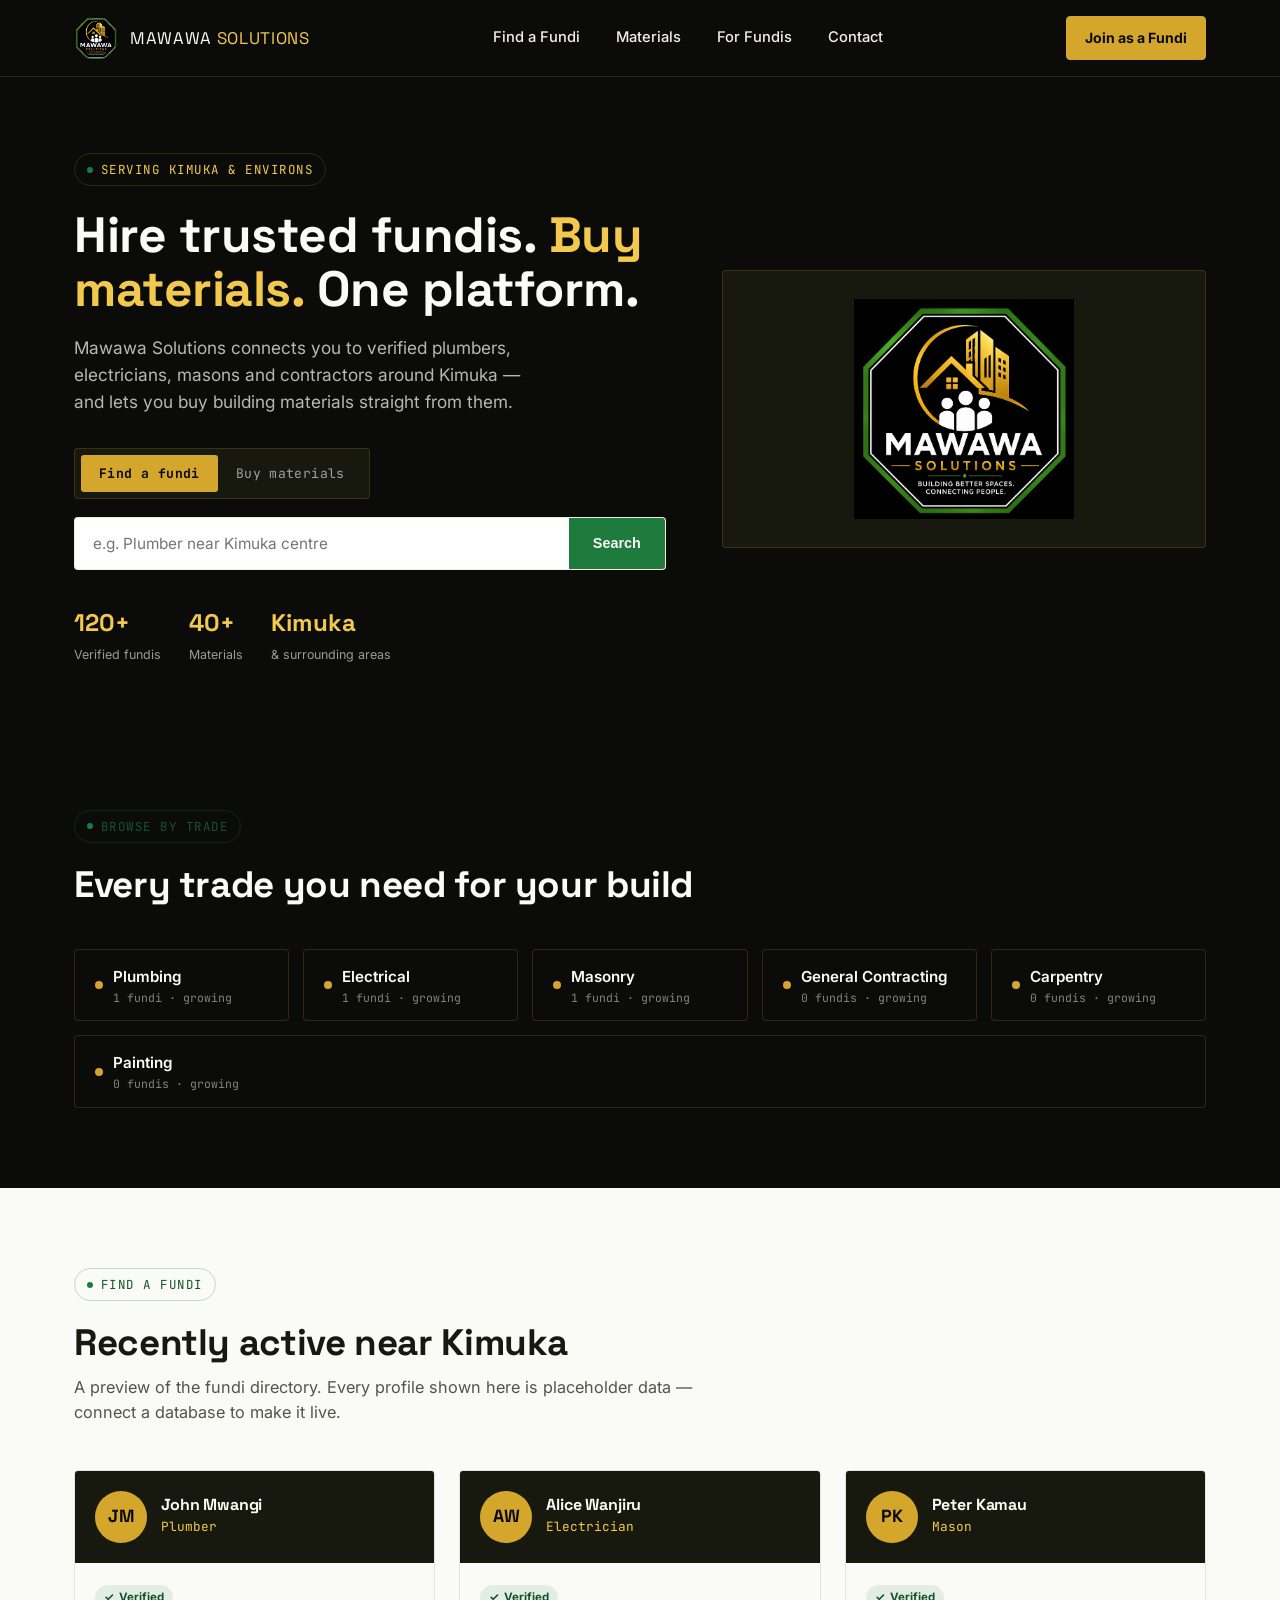
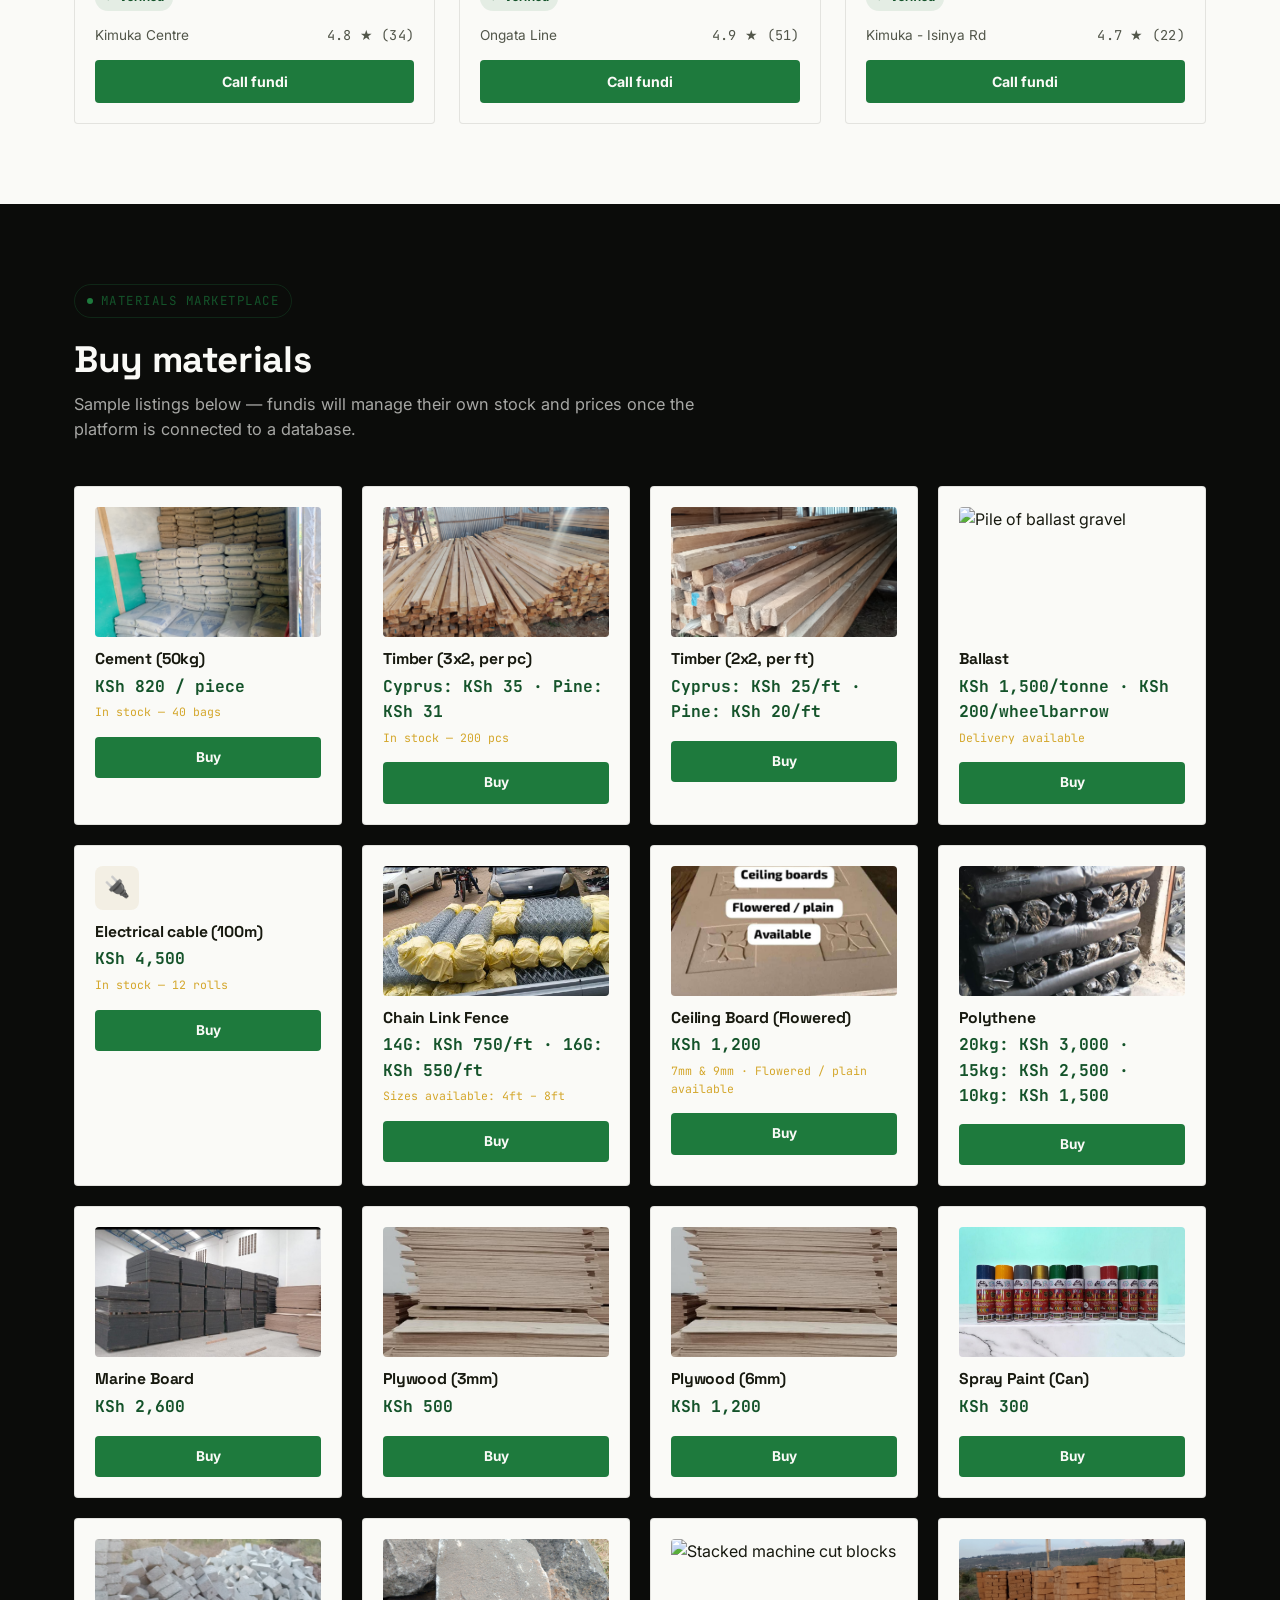
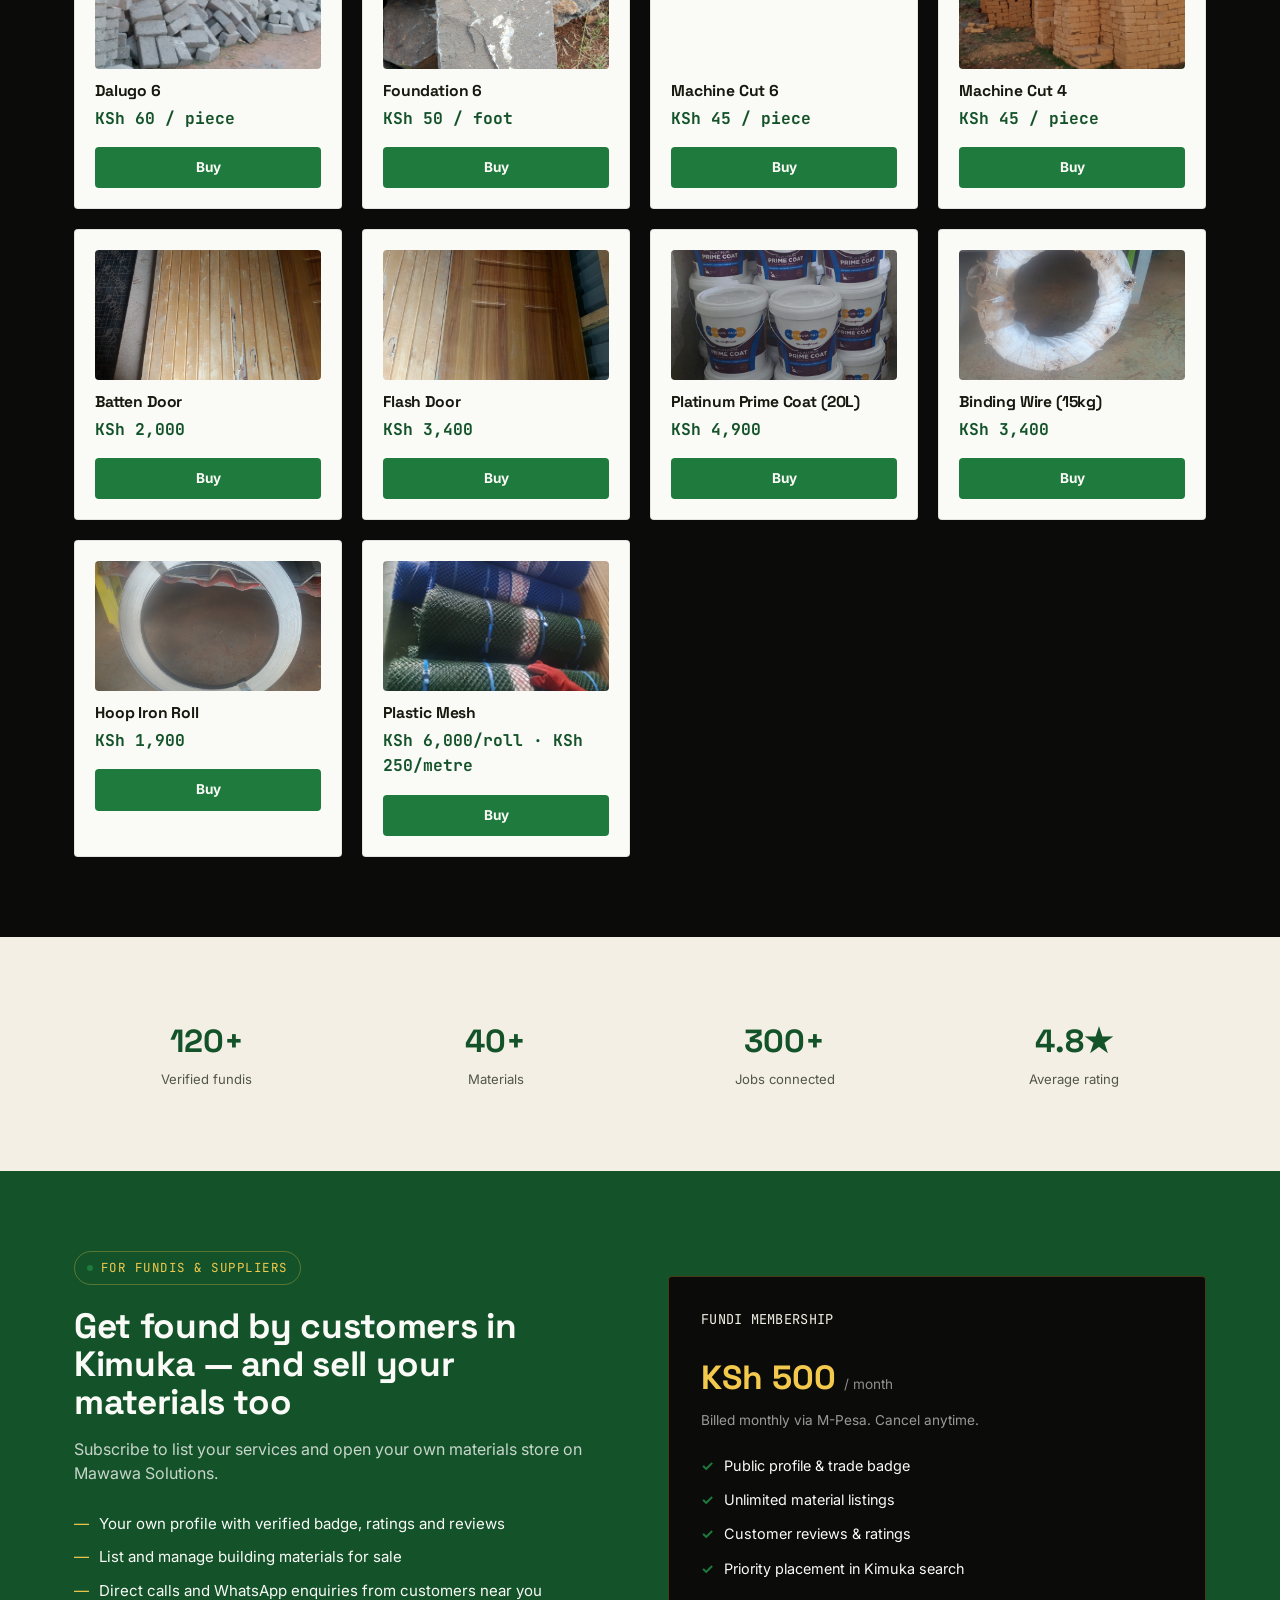
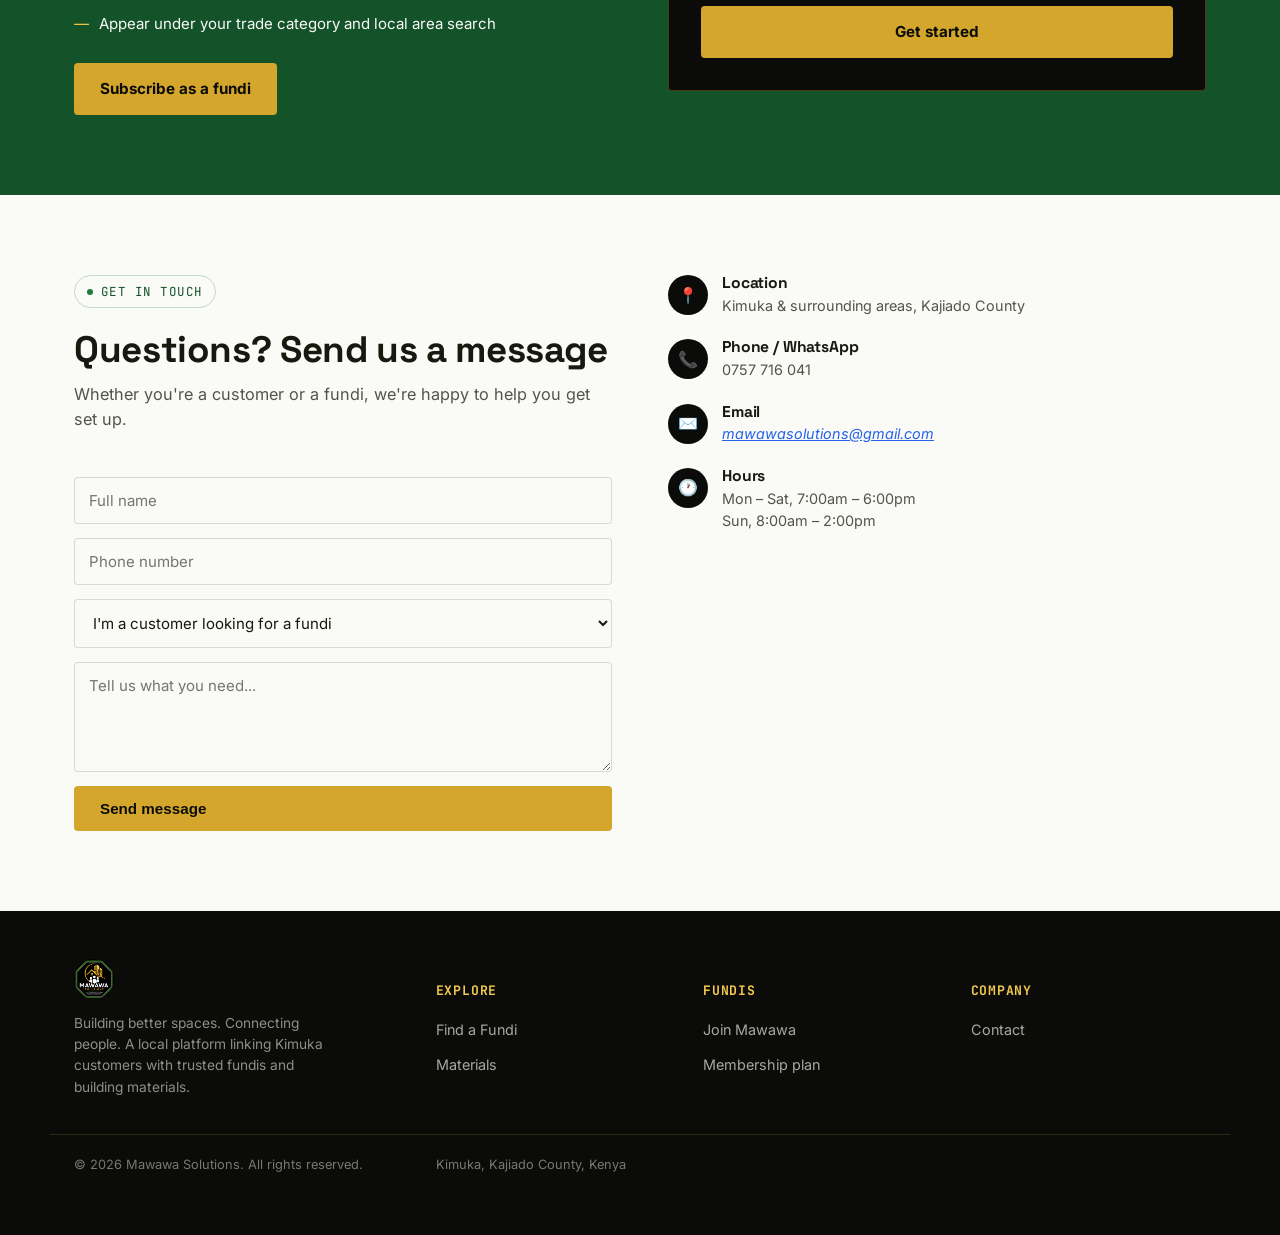
==== commit a18a2860: "Add data-category attributes to trade badges" ====
--- a/index.html
+++ b/index.html
@@ -65,12 +65,12 @@
       <h2>Every trade you need for your build</h2>
     </div>
     <div class="trades">
-      <a class="trade-badge" href="#fundis"><span class="dot"></span><span><span class="name">Plumbing</span><span class="count">32 fundis</span></span></a>
-      <a class="trade-badge" href="#fundis"><span class="dot"></span><span><span class="name">Electrical</span><span class="count">28 fundis</span></span></a>
-      <a class="trade-badge" href="#fundis"><span class="dot"></span><span><span class="name">Masonry</span><span class="count">24 fundis</span></span></a>
-      <a class="trade-badge" href="#fundis"><span class="dot"></span><span><span class="name">General Contracting</span><span class="count">18 fundis</span></span></a>
-      <a class="trade-badge" href="#fundis"><span class="dot"></span><span><span class="name">Carpentry</span><span class="count">15 fundis</span></span></a>
-      <a class="trade-badge" href="#fundis"><span class="dot"></span><span><span class="name">Painting</span><span class="count">11 fundis</span></span></a>
+      <a class="trade-badge" data-category="Plumbing" href="#fundis"><span class="dot"></span><span><span class="name">Plumbing</span><span class="count">32 fundis</span></span></a>
+      <a class="trade-badge" data-category="Electrical" href="#fundis"><span class="dot"></span><span><span class="name">Electrical</span><span class="count">28 fundis</span></span></a>
+      <a class="trade-badge" data-category="Masonry" href="#fundis"><span class="dot"></span><span><span class="name">Masonry</span><span class="count">24 fundis</span></span></a>
+      <a class="trade-badge" data-category="General Contracting" href="#fundis"><span class="dot"></span><span><span class="name">General Contracting</span><span class="count">18 fundis</span></span></a>
+      <a class="trade-badge" data-category="Carpentry" href="#fundis"><span class="dot"></span><span><span class="name">Carpentry</span><span class="count">15 fundis</span></span></a>
+      <a class="trade-badge" data-category="Painting" href="#fundis"><span class="dot"></span><span><span class="name">Painting</span><span class="count">11 fundis</span></span></a>
     </div>
   </div>
 </section>
@@ -368,5 +368,32 @@
 </footer>
 
 <script src="js/main.js"></script>
+<script>
+  (function() {
+    var tradeToCategory = {
+      'Plumber': 'Plumbing',
+      'Electrician': 'Electrical',
+      'Mason': 'Masonry',
+      'General Contractor': 'General Contracting',
+      'Carpenter': 'Carpentry',
+      'Painter': 'Painting'
+    };
+    var counts = {};
+    document.querySelectorAll('.fundi-card .trade').forEach(function(el) {
+      var trade = el.textContent.trim();
+      var category = tradeToCategory[trade] || trade;
+      counts[category] = (counts[category] || 0) + 1;
+    });
+    document.querySelectorAll('.trade-badge').forEach(function(badge) {
+      var category = badge.getAttribute('data-category');
+      if (!category) return;
+      var count = counts[category] || 0;
+      var countEl = badge.querySelector('.count');
+      if (countEl) {
+        countEl.textContent = count + (count === 1 ? ' fundi' : ' fundis') + ' \u00B7 growing';
+      }
+    });
+  })();
+</script>
 </body>
 </html>
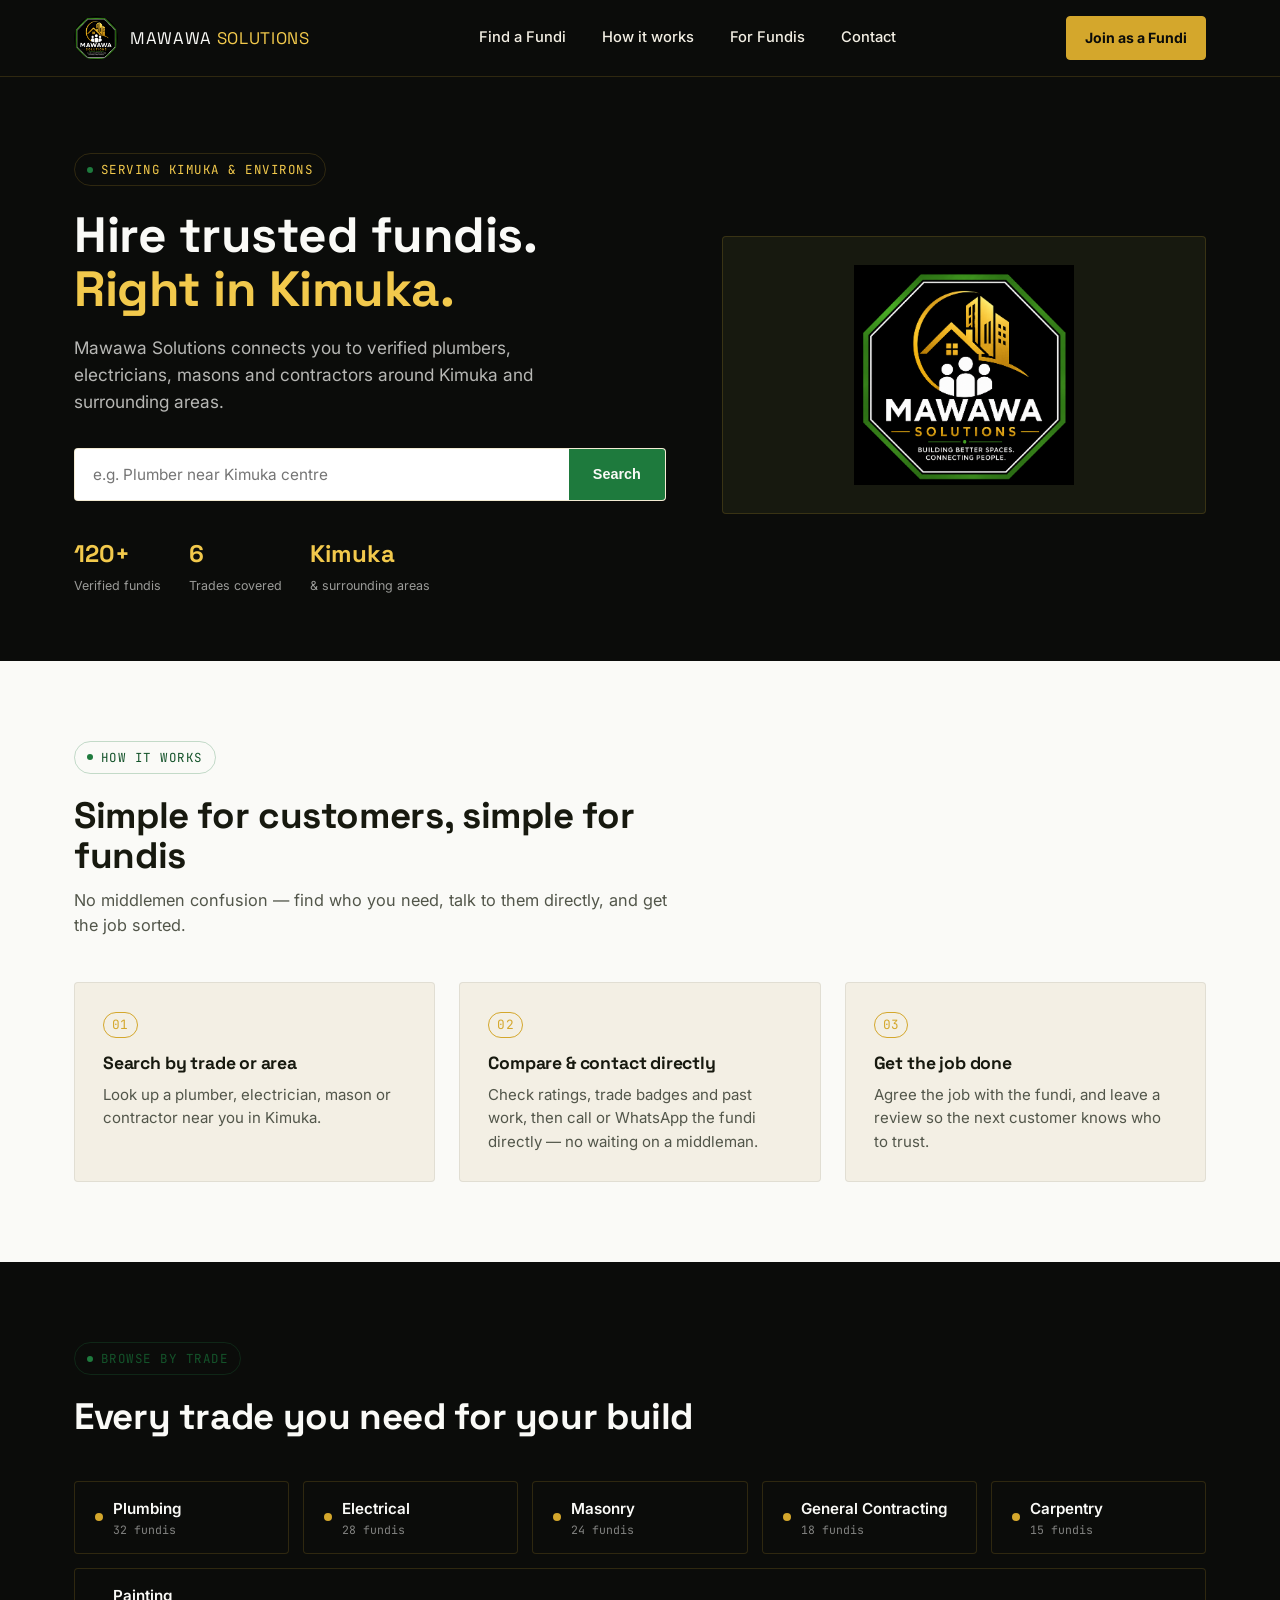
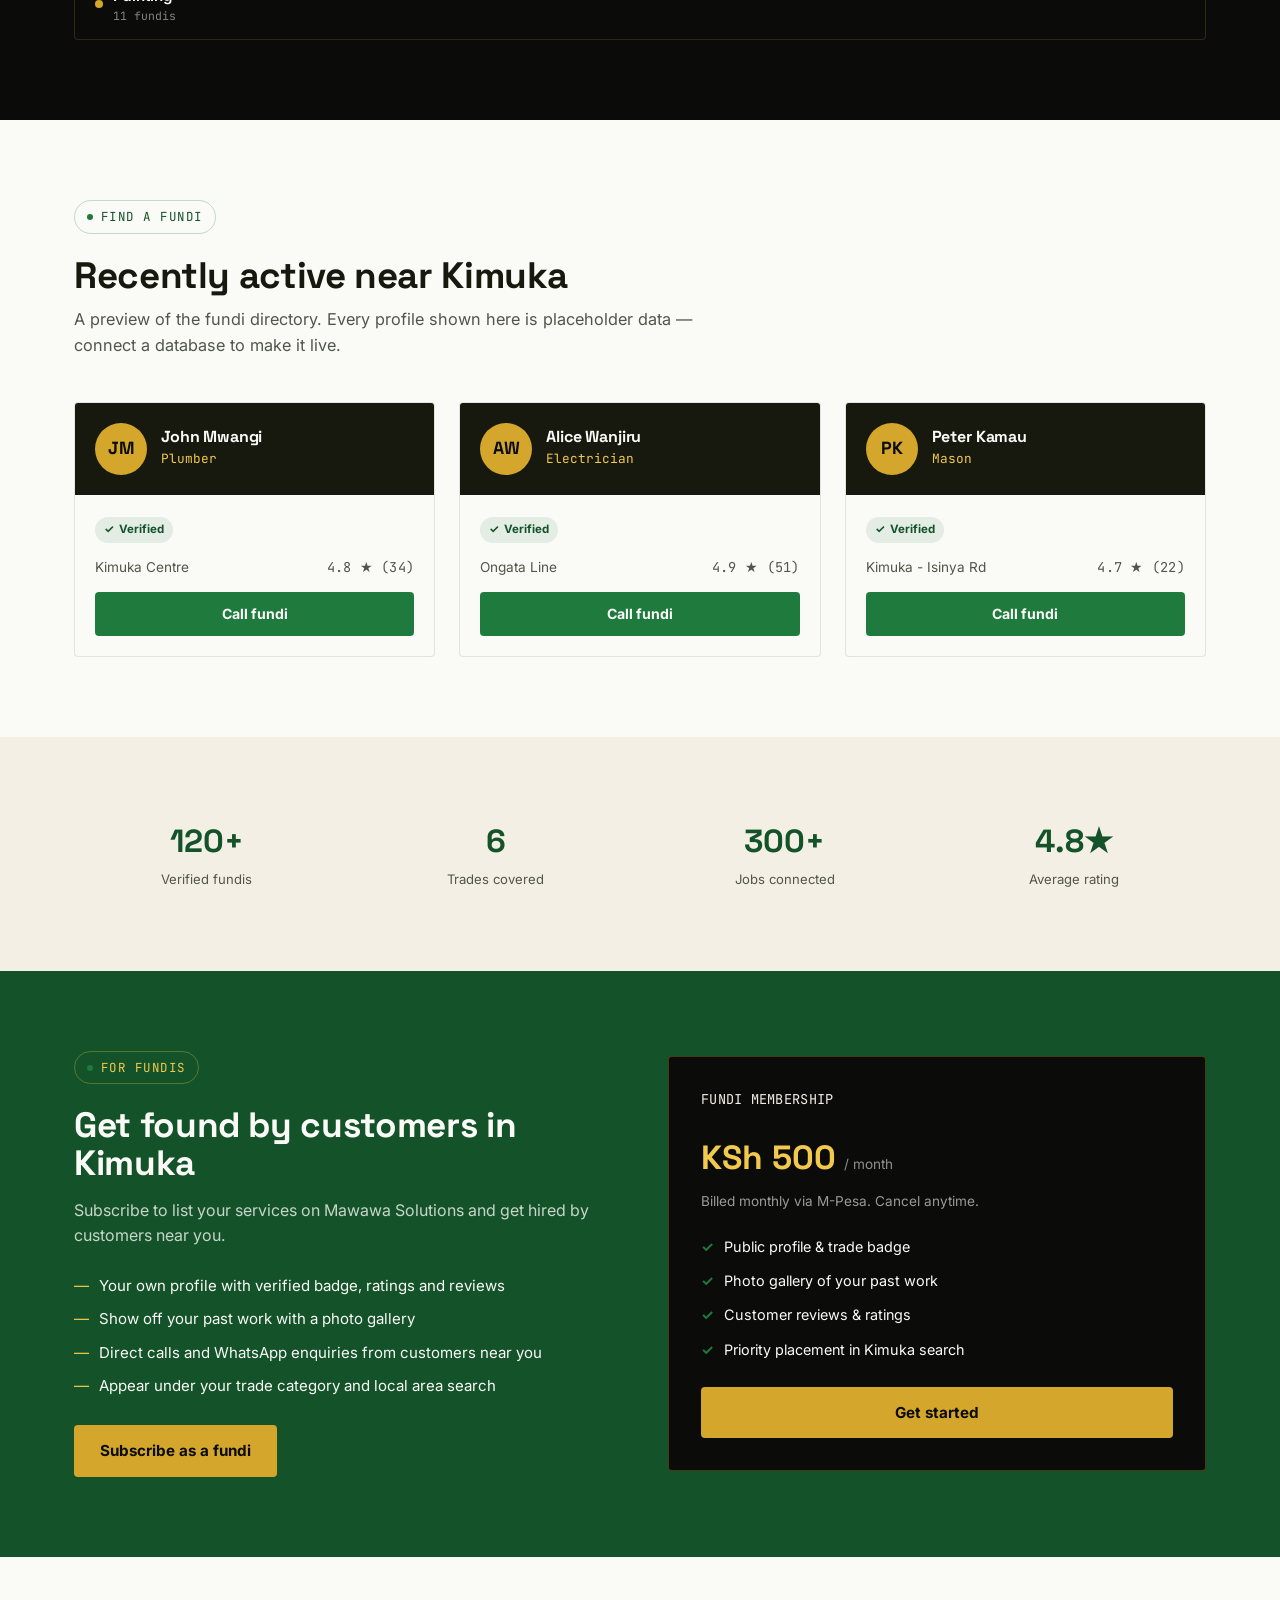
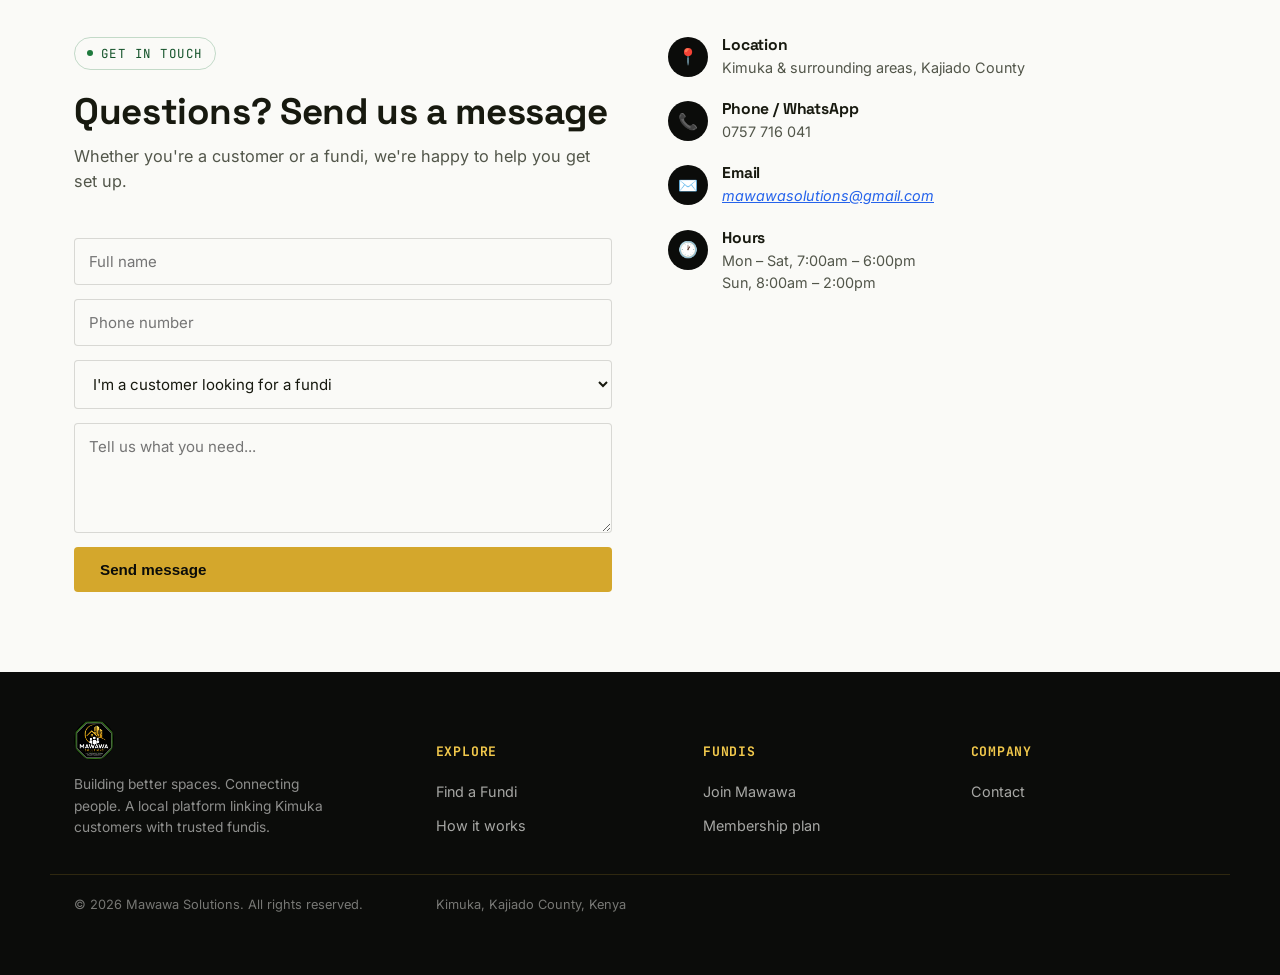
==== commit 81dcd33f: "Update index.html" ====
--- a/index.html
+++ b/index.html
@@ -3,8 +3,8 @@
 <head>
 <meta charset="UTF-8">
 <meta name="viewport" content="width=device-width, initial-scale=1.0">
-<title>Mawawa Solutions | Find Fundis & Building Materials in Kimuka</title>
-<meta name="description" content="Mawawa Solutions connects Kimuka and surrounding areas with verified plumbers, electricians, masons and contractors — and a marketplace to buy building materials directly from them.">
+<title>Mawawa Solutions | Find Trusted Fundis in Kimuka</title>
+<meta name="description" content="Mawawa Solutions connects Kimuka and surrounding areas with verified plumbers, electricians, masons and contractors.">
 <link rel="icon" href="images/logo.png">
 <link rel="preconnect" href="https://fonts.googleapis.com">
 <link href="https://fonts.googleapis.com/css2?family=Space+Grotesk:wght@500;700&family=Inter:wght@400;500;600;700&family=JetBrains+Mono:wght@400;600&display=swap" rel="stylesheet">
@@ -20,7 +20,7 @@
     </a>
     <nav class="nav-links">
       <a href="#fundis">Find a Fundi</a>
-      <a href="#materials">Materials</a>
+      <a href="#how">How it works</a>
       <a href="#join">For Fundis</a>
       <a href="#contact">Contact</a>
     </nav>
@@ -33,26 +33,50 @@
   <div class="wrap">
     <div>
       <span class="eyebrow">Serving Kimuka &amp; environs</span>
-      <h1>Hire trusted fundis. <em>Buy materials.</em> One platform.</h1>
-      <p class="lead">Mawawa Solutions connects you to verified plumbers, electricians, masons and contractors around Kimuka — and lets you buy building materials straight from them.</p>
-
-      <div class="finder" role="tablist" aria-label="Search type">
-        <button class="active" id="tab-fundi" role="tab" aria-selected="true">Find a fundi</button>
-        <button id="tab-materials" role="tab" aria-selected="false">Buy materials</button>
-      </div>
+      <h1>Hire trusted fundis. <em>Right in Kimuka.</em></h1>
+      <p class="lead">Mawawa Solutions connects you to verified plumbers, electricians, masons and contractors around Kimuka and surrounding areas.</p>
+
       <form class="search-box" role="search">
-        <input id="search-input" type="text" placeholder="e.g. Plumber near Kimuka centre" aria-label="Search">
+        <input id="search-input" type="text" placeholder="e.g. Plumber near Kimuka centre" aria-label="Search for a fundi">
         <button type="submit">Search</button>
       </form>
 
       <div class="hero-stats">
         <div><strong>120+</strong><span>Verified fundis</span></div>
-        <div><strong>40+</strong><span>Materials</span></div>
+        <div><strong>6</strong><span>Trades covered</span></div>
         <div><strong>Kimuka</strong><span>& surrounding areas</span></div>
       </div>
     </div>
     <div class="hero-art">
       <img src="images/logo.png" alt="">
+    </div>
+  </div>
+</section>
+
+<!-- HOW IT WORKS -->
+<section id="how">
+  <div class="wrap">
+    <div class="section-head">
+      <span class="eyebrow">How it works</span>
+      <h2>Simple for customers, simple for fundis</h2>
+      <p>No middlemen confusion — find who you need, talk to them directly, and get the job sorted.</p>
+    </div>
+    <div class="steps">
+      <div class="step">
+        <span class="num mono">01</span>
+        <h3>Search by trade or area</h3>
+        <p>Look up a plumber, electrician, mason or contractor near you in Kimuka.</p>
+      </div>
+      <div class="step">
+        <span class="num mono">02</span>
+        <h3>Compare & contact directly</h3>
+        <p>Check ratings, trade badges and past work, then call or WhatsApp the fundi directly — no waiting on a middleman.</p>
+      </div>
+      <div class="step">
+        <span class="num mono">03</span>
+        <h3>Get the job done</h3>
+        <p>Agree the job with the fundi, and leave a review so the next customer knows who to trust.</p>
+      </div>
     </div>
   </div>
 </section>
@@ -65,12 +89,12 @@
       <h2>Every trade you need for your build</h2>
     </div>
     <div class="trades">
-      <a class="trade-badge" data-category="Plumbing" href="#fundis"><span class="dot"></span><span><span class="name">Plumbing</span><span class="count">32 fundis</span></span></a>
-      <a class="trade-badge" data-category="Electrical" href="#fundis"><span class="dot"></span><span><span class="name">Electrical</span><span class="count">28 fundis</span></span></a>
-      <a class="trade-badge" data-category="Masonry" href="#fundis"><span class="dot"></span><span><span class="name">Masonry</span><span class="count">24 fundis</span></span></a>
-      <a class="trade-badge" data-category="General Contracting" href="#fundis"><span class="dot"></span><span><span class="name">General Contracting</span><span class="count">18 fundis</span></span></a>
-      <a class="trade-badge" data-category="Carpentry" href="#fundis"><span class="dot"></span><span><span class="name">Carpentry</span><span class="count">15 fundis</span></span></a>
-      <a class="trade-badge" data-category="Painting" href="#fundis"><span class="dot"></span><span><span class="name">Painting</span><span class="count">11 fundis</span></span></a>
+      <a class="trade-badge" href="#fundis"><span class="dot"></span><span><span class="name">Plumbing</span><span class="count">32 fundis</span></span></a>
+      <a class="trade-badge" href="#fundis"><span class="dot"></span><span><span class="name">Electrical</span><span class="count">28 fundis</span></span></a>
+      <a class="trade-badge" href="#fundis"><span class="dot"></span><span><span class="name">Masonry</span><span class="count">24 fundis</span></span></a>
+      <a class="trade-badge" href="#fundis"><span class="dot"></span><span><span class="name">General Contracting</span><span class="count">18 fundis</span></span></a>
+      <a class="trade-badge" href="#fundis"><span class="dot"></span><span><span class="name">Carpentry</span><span class="count">15 fundis</span></span></a>
+      <a class="trade-badge" href="#fundis"><span class="dot"></span><span><span class="name">Painting</span><span class="count">11 fundis</span></span></a>
     </div>
   </div>
 </section>
@@ -85,10 +109,10 @@
     </div>
     <div class="grid-3">
       <div class="fundi-card">
-        <a href="fundis/john-mwangi.html" class="fundi-top" style="text-decoration:none;color:inherit;">
+        <div class="fundi-top">
           <div class="fundi-avatar">JM</div>
-          <div><h3>John Mwangi</h3><span class="trade">Plumber</span></div>
-        </a>
+          <div><h3><a href="fundis/john-mwangi.html" style="color:inherit;">John Mwangi</a></h3><span class="trade">Plumber</span></div>
+        </div>
         <div class="fundi-body">
           <span class="badge-verified">Verified</span>
           <div class="meta"><span>Kimuka Centre</span><span class="mono">4.8 ★ (34)</span></div>
@@ -96,10 +120,10 @@
         </div>
       </div>
       <div class="fundi-card">
-        <a href="fundis/alice-wanjiru.html" class="fundi-top" style="text-decoration:none;color:inherit;">
+        <div class="fundi-top">
           <div class="fundi-avatar">AW</div>
-          <div><h3>Alice Wanjiru</h3><span class="trade">Electrician</span></div>
-        </a>
+          <div><h3><a href="fundis/alice-wanjiru.html" style="color:inherit;">Alice Wanjiru</a></h3><span class="trade">Electrician</span></div>
+        </div>
         <div class="fundi-body">
           <span class="badge-verified">Verified</span>
           <div class="meta"><span>Ongata Line</span><span class="mono">4.9 ★ (51)</span></div>
@@ -107,10 +131,10 @@
         </div>
       </div>
       <div class="fundi-card">
-        <a href="fundis/peter-kamau.html" class="fundi-top" style="text-decoration:none;color:inherit;">
+        <div class="fundi-top">
           <div class="fundi-avatar">PK</div>
-          <div><h3>Peter Kamau</h3><span class="trade">Mason</span></div>
-        </a>
+          <div><h3><a href="fundis/peter-kamau.html" style="color:inherit;">Peter Kamau</a></h3><span class="trade">Mason</span></div>
+        </div>
         <div class="fundi-body">
           <span class="badge-verified">Verified</span>
           <div class="meta"><span>Kimuka - Isinya Rd</span><span class="mono">4.7 ★ (22)</span></div>
@@ -121,162 +145,11 @@
   </div>
 </section>
 
-<!-- MATERIALS PREVIEW -->
-<section id="materials" class="blueprint on-dark">
-  <div class="wrap">
-    <div class="section-head">
-      <span class="eyebrow">Materials marketplace</span>
-      <h2>Buy materials</h2>
-      <p>Sample listings below — fundis will manage their own stock and prices once the platform is connected to a database.</p>
-    </div>
-    <div class="materials-grid">
-      <div class="material-card">
-        <img src="images/cement.jpg" alt="Stacked bags of cement" class="material-photo">
-        <h3>Cement (50kg)</h3>
-        <p class="price">KSh 820 / piece</p>
-        <p class="stock">In stock — 40 bags</p>
-        <a class="buy-btn" href="https://wa.me/254757716041?text=Hi%2C%20I%27m%20interested%20in%20Cement%20(50kg)" target="_blank" rel="noopener">Buy</a>
-      </div>
-      <div class="material-card">
-        <img src="images/timber.jpg" alt="Stacked timber planks" class="material-photo">
-        <h3>Timber (3x2, per pc)</h3>
-        <p class="price">Cyprus: KSh 35 · Pine: KSh 31</p>
-        <p class="stock">In stock — 200 pcs</p>
-        <a class="buy-btn" href="https://wa.me/254757716041?text=Hi%2C%20I%27m%20interested%20in%20Timber%20(3x2)" target="_blank" rel="noopener">Buy</a>
-      </div>
-      <div class="material-card">
-        <img src="images/timber-2x2.jpg" alt="Stacked 2x2 timber planks" class="material-photo">
-        <h3>Timber (2x2, per ft)</h3>
-        <p class="price">Cyprus: KSh 25/ft · Pine: KSh 20/ft</p>
-        <a class="buy-btn" href="https://wa.me/254757716041?text=Hi%2C%20I%27m%20interested%20in%20Timber%20(2x2)" target="_blank" rel="noopener">Buy</a>
-      </div>
-      <div class="material-card">
-        <img src="images/ballast.jpg" alt="Pile of ballast gravel" class="material-photo">
-        <h3>Ballast</h3>
-        <p class="price">KSh 1,500/tonne · KSh 200/wheelbarrow</p>
-        <p class="stock">Delivery available</p>
-        <a class="buy-btn" href="https://wa.me/254757716041?text=Hi%2C%20I%27m%20interested%20in%20Ballast" target="_blank" rel="noopener">Buy</a>
-      </div>
-      <div class="material-card">
-        <div class="icon">🔌</div>
-        <h3>Electrical cable (100m)</h3>
-        <p class="price">KSh 4,500</p>
-        <p class="stock">In stock — 12 rolls</p>
-        <a class="buy-btn" href="https://wa.me/254757716041?text=Hi%2C%20I%27m%20interested%20in%20Electrical%20cable%20(100m)" target="_blank" rel="noopener">Buy</a>
-      </div>
-      <div class="material-card">
-        <img src="images/chain-link.jpg" alt="Rolls of chain link fencing" class="material-photo">
-        <h3>Chain Link Fence</h3>
-        <p class="price">14G: KSh 750/ft · 16G: KSh 550/ft</p>
-        <p class="stock">Sizes available: 4ft – 8ft</p>
-        <a class="buy-btn" href="https://wa.me/254757716041?text=Hi%2C%20I%27m%20interested%20in%20Chain%20Link%20Fence" target="_blank" rel="noopener">Buy</a>
-      </div>
-      <div class="material-card">
-        <img src="images/ceiling-board.jpg" alt="Flowered ceiling board" class="material-photo">
-        <h3>Ceiling Board (Flowered)</h3>
-        <p class="price">KSh 1,200</p>
-        <p class="stock">7mm & 9mm · Flowered / plain available</p>
-        <a class="buy-btn" href="https://wa.me/254757716041?text=Hi%2C%20I%27m%20interested%20in%20Ceiling%20Board%20(Flowered)" target="_blank" rel="noopener">Buy</a>
-      </div>
-      <div class="material-card">
-        <img src="images/polythene.jpg" alt="Rolls of polythene sheeting" class="material-photo">
-        <h3>Polythene</h3>
-        <p class="price">20kg: KSh 3,000 · 15kg: KSh 2,500 · 10kg: KSh 1,500</p>
-        <a class="buy-btn" href="https://wa.me/254757716041?text=Hi%2C%20I%27m%20interested%20in%20Polythene" target="_blank" rel="noopener">Buy</a>
-      </div>
-      <div class="material-card">
-        <img src="images/marine-board.jpg" alt="Stacked marine boards" class="material-photo">
-        <h3>Marine Board</h3>
-        <p class="price">KSh 2,600</p>
-        <a class="buy-btn" href="https://wa.me/254757716041?text=Hi%2C%20I%27m%20interested%20in%20Marine%20Board" target="_blank" rel="noopener">Buy</a>
-      </div>
-      <div class="material-card">
-        <img src="images/plywood-3mm.jpg" alt="Stacked sheets of 3mm plywood" class="material-photo">
-        <h3>Plywood (3mm)</h3>
-        <p class="price">KSh 500</p>
-        <a class="buy-btn" href="https://wa.me/254757716041?text=Hi%2C%20I%27m%20interested%20in%20Plywood%20(3mm)" target="_blank" rel="noopener">Buy</a>
-      </div>
-      <div class="material-card">
-        <img src="images/plywood-6mm.jpg" alt="Stacked sheets of 6mm plywood" class="material-photo">
-        <h3>Plywood (6mm)</h3>
-        <p class="price">KSh 1,200</p>
-        <a class="buy-btn" href="https://wa.me/254757716041?text=Hi%2C%20I%27m%20interested%20in%20Plywood%20(6mm)" target="_blank" rel="noopener">Buy</a>
-      </div>
-      <div class="material-card">
-        <img src="images/spray-paint.jpg" alt="Assorted spray paint cans" class="material-photo">
-        <h3>Spray Paint (Can)</h3>
-        <p class="price">KSh 300</p>
-        <a class="buy-btn" href="https://wa.me/254757716041?text=Hi%2C%20I%27m%20interested%20in%20Spray%20Paint" target="_blank" rel="noopener">Buy</a>
-      </div>
-      <div class="material-card">
-        <img src="images/dalugo-6.jpg" alt="Stacked Dalugo 6 building blocks" class="material-photo">
-        <h3>Dalugo 6</h3>
-        <p class="price">KSh 60 / piece</p>
-        <a class="buy-btn" href="https://wa.me/254757716041?text=Hi%2C%20I%27m%20interested%20in%20Dalugo%206" target="_blank" rel="noopener">Buy</a>
-      </div>
-      <div class="material-card">
-        <img src="images/foundation-6.jpg" alt="Foundation stone" class="material-photo">
-        <h3>Foundation 6</h3>
-        <p class="price">KSh 50 / foot</p>
-        <a class="buy-btn" href="https://wa.me/254757716041?text=Hi%2C%20I%27m%20interested%20in%20Foundation%206" target="_blank" rel="noopener">Buy</a>
-      </div>
-      <div class="material-card">
-        <img src="images/machine-cut-6.jpg" alt="Stacked machine cut blocks" class="material-photo">
-        <h3>Machine Cut 6</h3>
-        <p class="price">KSh 45 / piece</p>
-        <a class="buy-btn" href="https://wa.me/254757716041?text=Hi%2C%20I%27m%20interested%20in%20Machine%20Cut%206" target="_blank" rel="noopener">Buy</a>
-      </div>
-      <div class="material-card">
-        <img src="images/machine-cut-4.jpg" alt="Stacked machine cut blocks" class="material-photo">
-        <h3>Machine Cut 4</h3>
-        <p class="price">KSh 45 / piece</p>
-        <a class="buy-btn" href="https://wa.me/254757716041?text=Hi%2C%20I%27m%20interested%20in%20Machine%20Cut%204" target="_blank" rel="noopener">Buy</a>
-      </div>
-      <div class="material-card">
-        <img src="images/batten-door.jpg" alt="Wooden batten door" class="material-photo">
-        <h3>Batten Door</h3>
-        <p class="price">KSh 2,000</p>
-        <a class="buy-btn" href="https://wa.me/254757716041?text=Hi%2C%20I%27m%20interested%20in%20Batten%20Door" target="_blank" rel="noopener">Buy</a>
-      </div>
-      <div class="material-card">
-        <img src="images/flash-door.jpg" alt="Glossy wood-finish flash door" class="material-photo">
-        <h3>Flash Door</h3>
-        <p class="price">KSh 3,400</p>
-        <a class="buy-btn" href="https://wa.me/254757716041?text=Hi%2C%20I%27m%20interested%20in%20Flash%20Door" target="_blank" rel="noopener">Buy</a>
-      </div>
-      <div class="material-card">
-        <img src="images/platinum-prime-coat.jpg" alt="Buckets of Platinum Prime Coat paint" class="material-photo">
-        <h3>Platinum Prime Coat (20L)</h3>
-        <p class="price">KSh 4,900</p>
-        <a class="buy-btn" href="https://wa.me/254757716041?text=Hi%2C%20I%27m%20interested%20in%20Platinum%20Prime%20Coat%20(20L)" target="_blank" rel="noopener">Buy</a>
-      </div>
-      <div class="material-card">
-        <img src="images/binding-wire.jpg" alt="Roll of binding wire" class="material-photo">
-        <h3>Binding Wire (15kg)</h3>
-        <p class="price">KSh 3,400</p>
-        <a class="buy-btn" href="https://wa.me/254757716041?text=Hi%2C%20I%27m%20interested%20in%20Binding%20Wire%20(15kg)" target="_blank" rel="noopener">Buy</a>
-      </div>
-      <div class="material-card">
-        <img src="images/hoop-iron.jpg" alt="Roll of hoop iron" class="material-photo">
-        <h3>Hoop Iron Roll</h3>
-        <p class="price">KSh 1,900</p>
-        <a class="buy-btn" href="https://wa.me/254757716041?text=Hi%2C%20I%27m%20interested%20in%20Hoop%20Iron%20Roll" target="_blank" rel="noopener">Buy</a>
-      </div>
-      <div class="material-card">
-        <img src="images/plastic-mesh.jpg" alt="Rolls of plastic mesh" class="material-photo">
-        <h3>Plastic Mesh</h3>
-        <p class="price">KSh 6,000/roll · KSh 250/metre</p>
-        <a class="buy-btn" href="https://wa.me/254757716041?text=Hi%2C%20I%27m%20interested%20in%20Plastic%20Mesh" target="_blank" rel="noopener">Buy</a>
-      </div>
-    </div>
-  </div>
-</section>
-
 <!-- TRUST STRIP -->
 <section class="trust-strip">
   <div class="wrap">
     <div><strong>120+</strong><span>Verified fundis</span></div>
-    <div><strong>40+</strong><span>Materials</span></div>
+    <div><strong>6</strong><span>Trades covered</span></div>
     <div><strong>300+</strong><span>Jobs connected</span></div>
     <div><strong>4.8★</strong><span>Average rating</span></div>
   </div>
@@ -286,12 +159,12 @@
 <section id="join" class="join">
   <div class="wrap">
     <div>
-      <span class="eyebrow" style="color:#F2C94C;border-color:rgba(242,201,76,0.3)">For fundis & suppliers</span>
-      <h2>Get found by customers in Kimuka — and sell your materials too</h2>
-      <p>Subscribe to list your services and open your own materials store on Mawawa Solutions.</p>
+      <span class="eyebrow" style="color:#F2C94C;border-color:rgba(242,201,76,0.3)">For fundis</span>
+      <h2>Get found by customers in Kimuka</h2>
+      <p>Subscribe to list your services on Mawawa Solutions and get hired by customers near you.</p>
       <ul class="plan-list">
         <li>Your own profile with verified badge, ratings and reviews</li>
-        <li>List and manage building materials for sale</li>
+        <li>Show off your past work with a photo gallery</li>
         <li>Direct calls and WhatsApp enquiries from customers near you</li>
         <li>Appear under your trade category and local area search</li>
       </ul>
@@ -303,7 +176,7 @@
       <p style="color:rgba(250,250,247,0.6);font-size:0.85rem;margin-bottom:24px;">Billed monthly via M-Pesa. Cancel anytime.</p>
       <ul>
         <li>Public profile & trade badge</li>
-        <li>Unlimited material listings</li>
+        <li>Photo gallery of your past work</li>
         <li>Customer reviews & ratings</li>
         <li>Priority placement in Kimuka search</li>
       </ul>
@@ -326,8 +199,7 @@
         <input type="tel" placeholder="Phone number" required>
         <select>
           <option>I'm a customer looking for a fundi</option>
-          <option>I'm a customer looking for materials</option>
-          <option>I'm a fundi / supplier wanting to join</option>
+          <option>I'm a fundi wanting to join</option>
         </select>
         <textarea placeholder="Tell us what you need..."></textarea>
         <button type="submit" class="btn-gold">Send message</button>
@@ -346,11 +218,11 @@
   <div class="wrap">
     <div class="foot-brand">
       <img src="images/logo.png" alt="Mawawa Solutions logo">
-      <p>Building better spaces. Connecting people. A local platform linking Kimuka customers with trusted fundis and building materials.</p>
+      <p>Building better spaces. Connecting people. A local platform linking Kimuka customers with trusted fundis.</p>
     </div>
     <div>
       <h5>Explore</h5>
-      <ul><li><a href="#fundis">Find a Fundi</a></li><li><a href="#materials">Materials</a></li></ul>
+      <ul><li><a href="#fundis">Find a Fundi</a></li><li><a href="#how">How it works</a></li></ul>
     </div>
     <div>
       <h5>Fundis</h5>
@@ -368,32 +240,5 @@
 </footer>
 
 <script src="js/main.js"></script>
-<script>
-  (function() {
-    var tradeToCategory = {
-      'Plumber': 'Plumbing',
-      'Electrician': 'Electrical',
-      'Mason': 'Masonry',
-      'General Contractor': 'General Contracting',
-      'Carpenter': 'Carpentry',
-      'Painter': 'Painting'
-    };
-    var counts = {};
-    document.querySelectorAll('.fundi-card .trade').forEach(function(el) {
-      var trade = el.textContent.trim();
-      var category = tradeToCategory[trade] || trade;
-      counts[category] = (counts[category] || 0) + 1;
-    });
-    document.querySelectorAll('.trade-badge').forEach(function(badge) {
-      var category = badge.getAttribute('data-category');
-      if (!category) return;
-      var count = counts[category] || 0;
-      var countEl = badge.querySelector('.count');
-      if (countEl) {
-        countEl.textContent = count + (count === 1 ? ' fundi' : ' fundis') + ' \u00B7 growing';
-      }
-    });
-  })();
-</script>
 </body>
 </html>
